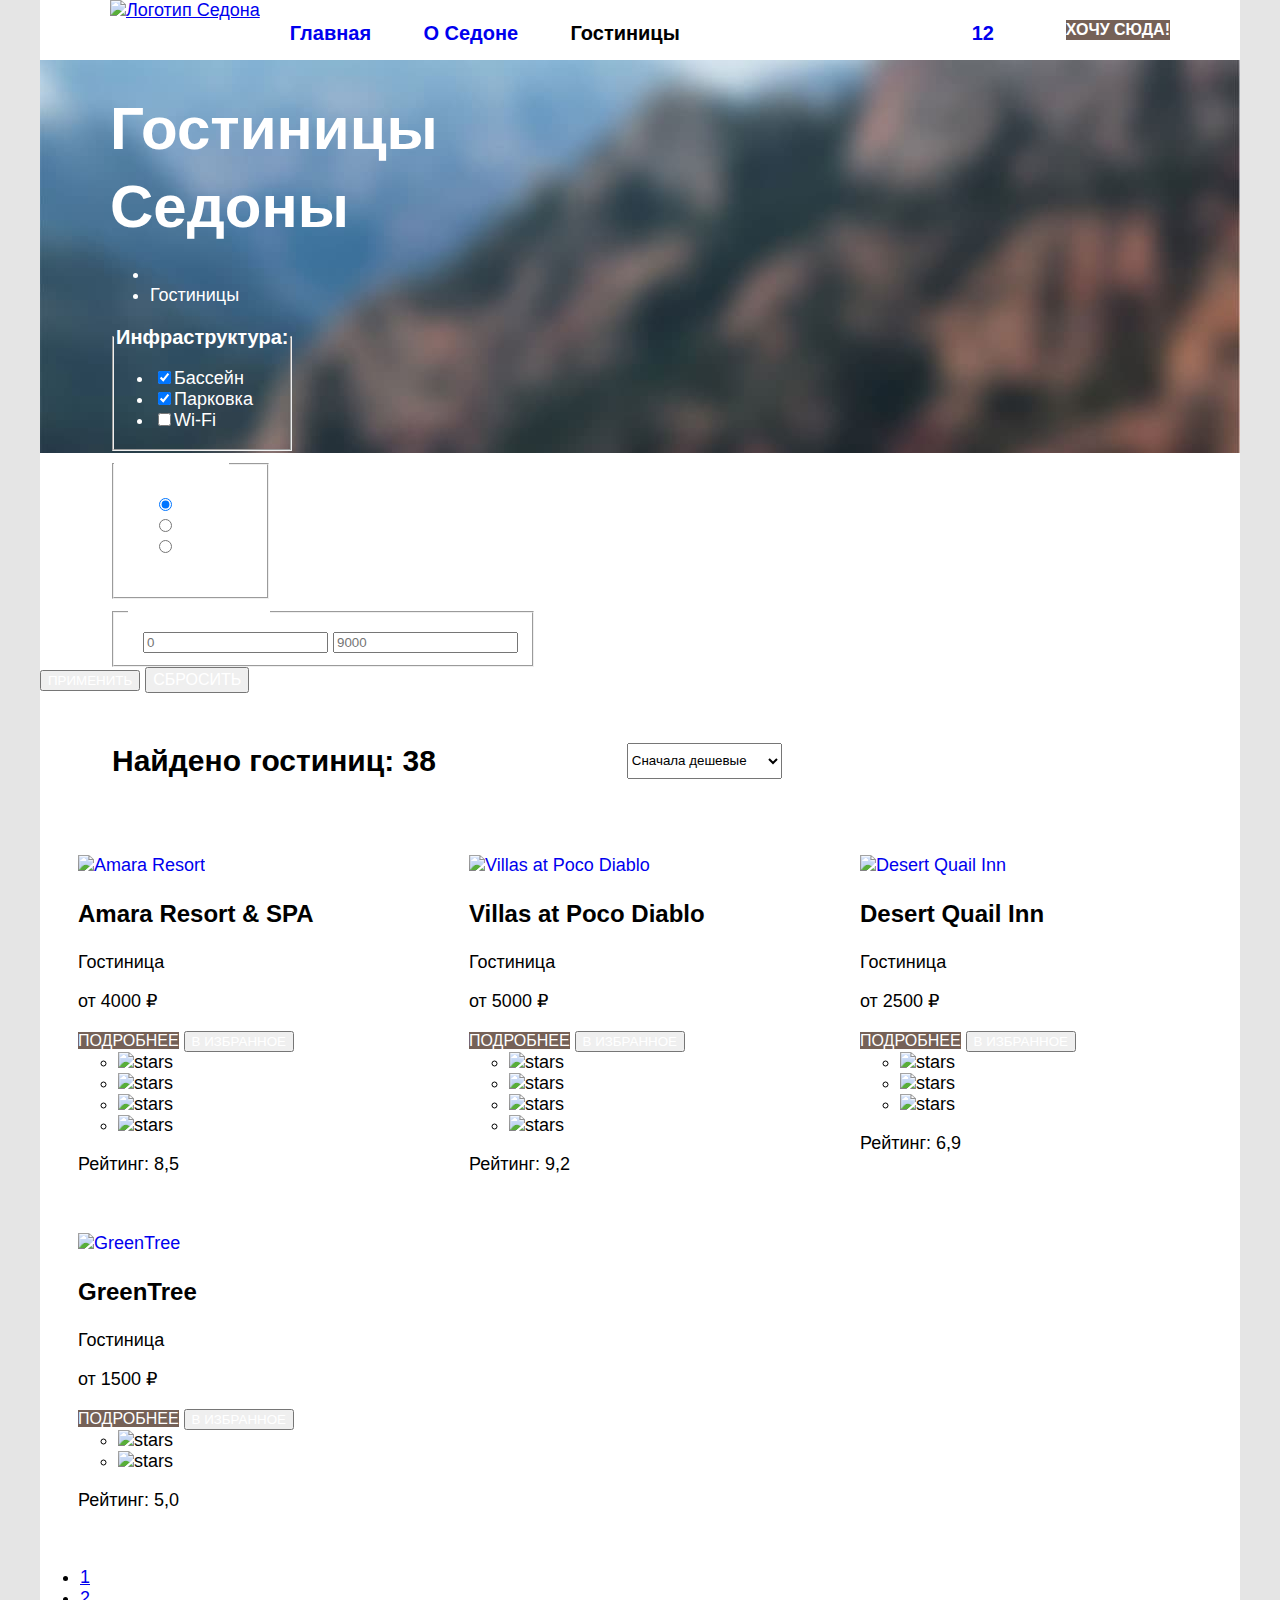
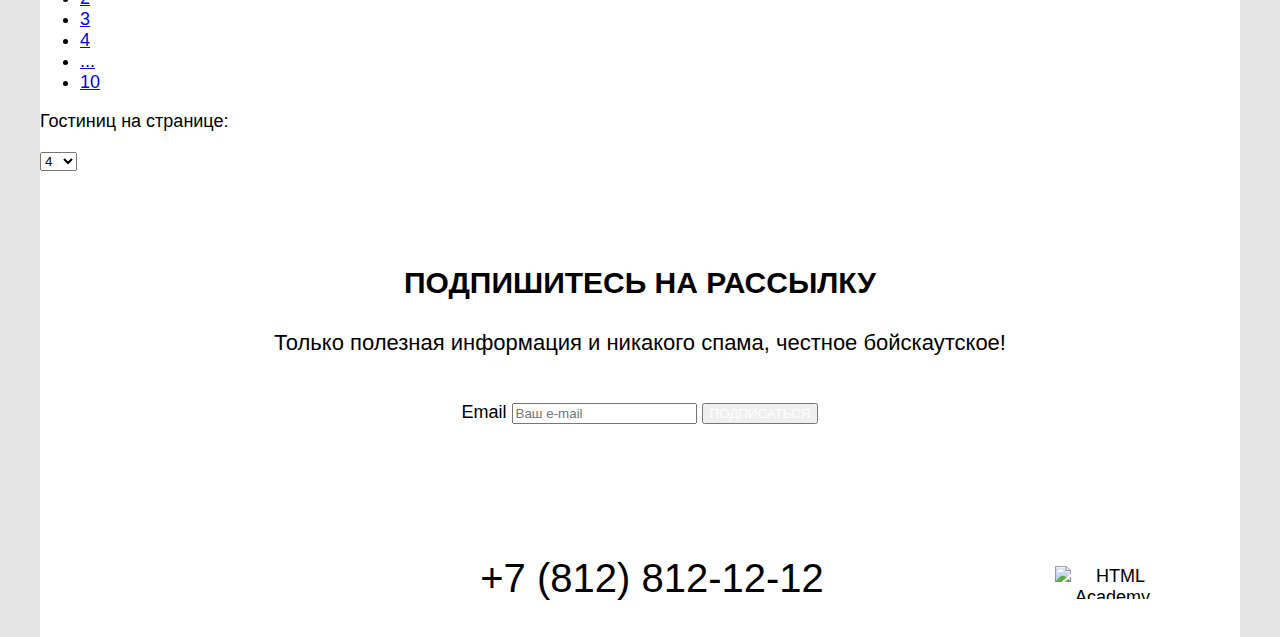
==== catalog.html @ 5950466f "размечает основные блоки" ====
<!DOCTYPE html>
<html lang="ru">

  <head>
    <meta charset="UTF-8" />
    <link rel="stylesheet" href="styles/styles.css">
    <title>HTML Academy: Седона</title>
  </head>

  <body>
    <div class="page-container">
      <header class="page-header">
        <nav class="navigation">
          <a class="navigation-logo" href="index.html">
            <img class="page-header-logo" src="images/logo.svg" height="70px" width="139px" alt="Логотип Седона" />
          </a>
          <ul class="navigation-list">
            <li class="navigation-item">
              <a class="navigation-link" href="index.html">Главная</a>
            </li>
            <li class="navigation-item">
              <a class="navigation-link" href="about.html">О Седоне</a>
            </li>
            <li class="navigation-item">Гостиницы</li>
          </ul>
          <ul class="navigation-list navigation-user">
            <li class="navigation-item">
              <a class="navigation-link" href="#">
                <span class="visually-hidden">Поиск</span>
              </a>
            </li>
            <li class="navigation-item">
              <a class="navigation-link" href="#">
                <span class="visually-hidden">Избранное</span>
                <span class="likes-number">12</span>
              </a>
            </li>
            <li class="navigation-item">
              <a class="button button-basic navigation-link" href="#">Хочу сюда!</a>
            </li>
          </ul>
        </nav>
      </header>
      <main class="main-inner">
        <section class="catalog">
          <!-- <div class="catalog-container"> -->
          <div class="catalog-container-title">
            <h1 class="catalog-title">Гостиницы Седоны</h1>
            <ul class="breadcrumbs">
              <li class="breadcrums-item">
                <a class="breadcrumbs-link" href="index.html"><span class="visually-hidden">Главная</span>
                </a>
              </li>
              <li class="breadcrums-item">
                <a class="breadcrumbs-link">Гостиницы</a>
              </li>
            </ul>
          </div>
          <div class="catalog-main-container">
            <h2 class="visually-hidden">Каталог гостиниц с фильтрами</h2>
            <form class="catalog-filter" action="https://echo.htmlacademy.ru/" method="get">
              <fieldset class="infrastructure catalog-filter-group">
                <legend class="catalog-filter-title">Инфраструктура:</legend>
                <ul class="catalog-filter-list">
                  <li class="catalog-filter-item">
                    <label class="control">
                      <input class="control-input" type="checkbox" name="swimming-pool" checked />Бассейн
                    </label>
                  </li>
                  <li class="catalog-filter-item">
                    <label class="control">
                      <input class="control-input" type="checkbox" name="parking-lot" checked />Парковка
                    </label>
                  </li>
                  <li class="catalog-filter-item">
                    <label class="control">
                      <input class="control-input" type="checkbox" name="wifi" />Wi-Fi
                    </label>
                  </li>
                </ul>
              </fieldset>
              <fieldset class="accomodation catalog-filter-group">
                <legend class="catalog-filter-title">Тип жилья:</legend>
                <ul class="catalog-filter-list">
                  <li class="catalog-filter-item">
                    <label class="control">
                      <input class="control-input" type="radio" name="house-type" value="hotel" checked />Гостиница
                    </label>
                  </li>
                  <li class="catalog-filter-item">
                    <label class="control">
                      <input class="control-input" type="radio" value="motel" name="house-type" />Мотель
                    </label>
                  </li>
                  <li class="catalog-filter-item">
                    <label class="control">
                      <input class="control-input" type="radio" value="apartments" name="house-type" />Апартаменты
                    </label>
                  </li>
                </ul>
              </fieldset>
              <fieldset class="hotel-price-range">
                <legend class="catalog-filter-title">Стоимость, ₽:</legend>>
                <input class="hotel-price" type="text" value="" name="hotel-min-price" placeholder="0" />
                <input class="hotel-price" type="text" value="" name="hotel-max-price" placeholder="9000" />
              </fieldset>
            </form>
          </div>
          <button class="button button-blue" type="submit">Применить</button>
          <button class="button button-reset" type="submit">Сбросить</button>

        </section>
        <section class="search-results">
          <div class="search-results-container">
            <h2 class="visually-hidden">Результаты поиска</h2>
            <p class="found-hotels">Найдено гостиниц: <span class="found-hotels-number">38</span></p>
            <select class="select-control" aria-label="Сортировка">
              <option value="cheap">Сначала дешевые</option>
              <option value="expansive">Сначала дорогие</option>
              <option value="popular">Сначала популярные</option>
            </select>
            <a href="#" class="button button-control"><span class="visually-hidden">Показать все карточки</span></a>
            <a href="#" class="button button-control"><span class="visually-hidden">Показать одну карточку</span></a>
            <a href="#" class="button button-control"><span class="visually-hidden">Показать список</span></a>
          </div>
          <div class="search-results-hotels">
            <ul class="hotel-card-list">
              <li class="hotel-card">
                <a class="hotel-card-link" href="#">
                  <img class="hotel-card-photo" src="images/hotel-1.jpeg" width="300px" height="211px"
                    alt="Amara Resort" />
                </a>
                <a class="hotel-card-link" href="#">
                  <h3 class="hotel-card-name">Amara Resort & SPA</h3>
                </a>
                <p class="hotel-card-type">Гостиница</p>
                <p class="hotel-card-price">от 4000 ₽</p>
                <a class="button button-basic" href="#">Подробнее</a>
                <button class="button button-blue">В избранное</button>
                <ul class="hotel-rating">
                  <li class="hotel-rating-star"><img class="stars-rating" src="images/star.svg" alt="stars" /></li>
                  <li class="hotel-rating-star"><img class="stars-rating" src="images/star.svg" alt="stars" /></li>
                  <li class="hotel-rating-star"><img class="stars-rating" src="images/star.svg" alt="stars" /></li>
                  <li class="hotel-rating-star"><img class="stars-rating" src="images/star.svg" alt="stars" /></li>
                </ul>
                <p class="hotel-rating">Рейтинг: 8,5</p>
              </li>
              <li class="hotel-card">
                <a class="hotel-card-link" href="#">
                  <img class="hotel-card-photo" src="images/hotel-2.jpeg" width="300px" height="211px"
                    alt="Villas at Poco Diablo" /></a>
                <a class="hotel-card-link" href="#">
                  <h3 class="hotel-card-name">Villas at Poco Diablo</h3>
                </a>
                <p class="hotel-card-type">Гостиница</p>
                <p class="hotel-card-price">от 5000 ₽</p>
                <a class="button button-basic" href="#">Подробнее</a>
                <button class="button button-blue">В избранное</button>
                <ul class="hotel-rating">
                  <li class="hotel-rating-star"><img class="stars-rating" src="images/star.svg" alt="stars" /></li>
                  <li class="hotel-rating-star"><img class="stars-rating" src="images/star.svg" alt="stars" /></li>
                  <li class="hotel-rating-star"><img class="stars-rating" src="images/star.svg" alt="stars" /></li>
                  <li class="hotel-rating-star"><img class="stars-rating" src="images/star.svg" alt="stars" /></li>
                </ul>
                <p class="hotel-rating">Рейтинг: 9,2</p>
              </li>
              <li class="hotel-card">
                <a class="hotel-card-link" href="#">
                  <img class="hotel-card-photo" src="images/hotel-3.jpeg" width="300px" height="211px"
                    alt="Desert Quail Inn" /></a>
                <a class="hotel-card-link" href="#">
                  <h3 class="hotel-card-name">Desert Quail Inn</h3>
                </a>
                <p class="hotel-card-type">Гостиница</p>
                <p class="hotel-card-price">от 2500 ₽</p>
                <a class="button button-basic" href="#">Подробнее</a>
                <button class="button button-blue">В избранное</button>
                <ul class="hotel-rating">
                  <li class="hotel-rating-star"><img class="stars-rating" src="images/star.svg" alt="stars" /></li>
                  <li class="hotel-rating-star"><img class="stars-rating" src="images/star.svg" alt="stars" /></li>
                  <li class="hotel-rating-star"><img class="stars-rating" src="images/star.svg" alt="stars" /></li>
                </ul>
                <p class="hotel-rating">Рейтинг: 6,9</p>
              </li>
              <li class="hotel-card">
                <a class="hotel-card-link" href="#">
                  <img class="hotel-card-photo" src="images/hotel-4.jpeg" width="300px" height="211px"
                    alt="GreenTree" /></a>
                <a class="hotel-card-link" href="#">
                  <h3 class="hotel-card-name">GreenTree</h3>
                </a>
                <p class="hotel-card-type">Гостиница</p>
                <p class="hotel-card-price">от 1500 ₽</p>
                <a class="button button-basic" href="#">Подробнее</a>
                <button class="button button-blue">В избранное</button>
                <ul class="hotel-rating">
                  <li class="hotel-rating-star"><img class="stars-rating" src="images/star.svg" alt="stars" /></li>
                  <li class="hotel-rating-star"><img class="stars-rating" src="images/star.svg" alt="stars" /></li>
                </ul>
                <p class="hotel-rating">Рейтинг: 5,0</p>
              </li>
            </ul>
          </div>
          <ul class="pagination">
            <li class="pagination-item">
              <a class="pagination-link" href="#">1</a>
            </li>
            <li class="pagination-item">
              <a class="pagination-link" href="#">2</a>
            </li>
            <li class="pagination-item">
              <a class="pagination-link" href="#">3</a>
            </li>
            <li class="pagination-item">
              <a class="pagination-link" href="#">4</a>
            </li>
            <li class="pagination-item">
              <a class="pagination-link" href="#">...</a>
            </li>
            <li class="pagination-item">
              <a class="pagination-link" href="#">10</a>
            </li>
          </ul>
          <p class="hotels-on-page">Гостиниц на странице:</p>
          <select class="select-control-number" aria-label="Сортировка">
            <option value="4">4</option>
            <option value="8">8</option>
            <option value="10">10</option>
          </select>
        </section>
      </main>
      <footer class="page-footer">
        <section class="newsletter-index-catalog">
          <h2 class="page-footer-title-catalog">Подпишитесь на рассылку</h2>
          <p class="page-footer-text-catalog">Только полезная информация и никакого спама, честное бойскаутское!</p>
          <form class="newsletter-form" action="#" method="post">
            <label for="newsletter-email">Email</label>
            <input class="field" type="email" placeholder="Ваш e-mail" name="newsletter-email" id="newsletter-email"
              required />
            <button class="button newsletter-button" type="submit">Подписаться</button>
          </form>
        </section>
        <div class="page-footer-container">
          <section class="footer-social">
            <h2 class="visually-hidden">Социальные сети</h2>
            <ul class="footer-social-list">
              <li class="footer-social-item">
                <a class="button" href="https://vk.com/htmlacademy">
                  <span class="vidually-hidden">Вконтакте</span>
                </a>
              </li>
              <li class="footer-social-item">
                <a class="button" href="https://t.me/htmlacademy">
                  <span class="vidually-hidden">Телеграм</span>
                </a>
              </li>
              <li class="footer-social-item">
                <a class="button" href="https://www.youtube.com/user/htmlacademyru">
                  <span class="vidually-hidden">Ютьюб</span>
                </a>
              </li>
            </ul>
          </section>
          <section class="telephone">
            <h2 class="visually-hidden">Номер телефона</h2>
            <address class="telephone-contact">
              <a class="telephone-number" href="tel:88128121212">+7 (812) 812-12-12</a>
            </address>
          </section>
          <section class="logo">
            <h2 class="visually-hidden">Логотип</h2>
            <img class="logo-footer" src="images/Academy_logo.svg" height="33px" width="115px"
              alt="HTML Academy логотип" />
          </section>
        </div>
      </footer>
    </div>
  </body>

</html>
---- styles/styles.css ----
@font-face {
  font-family: "PT Sans";
  font-weight: 400;
  font-style: normal;
  src: url("../fonts/ptsans-400.woff2");
  font-display: swap;
}
@font-face {
  font-family: "PT Sans";
  font-weight: 700;
  font-style: normal;
  src: url("../fonts/ptsans-700.woff2");
  font-display: swap;
}
html {
  height: 100%;
}
body  {
  margin: 0;
  display: flex;
  flex-direction: column;
  min-height: 100%;
  font-family: "PT Sans", sans-serif;
  font-size: 18px;
  line-height: 21px;
  color: #000000;
  background-color: #E5E5E5;
}
.main-index {
  margin: 0;
  padding: 0;
  flex-grow: 1;
}
.page-container {
  margin: 0 auto;
  width: 1200px;
  background-color: #ffffff;
  display: flex;
  flex-direction: column;
  flex-grow: 1;
}
.visually-hidden {
  position: absolute;
  width: 1px;
  height: 1px;
  margin: -1px;
  padding: 0;
  border: 0;
  clip: rect(0 0 0 0);
  overflow: hidden;
}
.page-header {
  color: #000000;
  background-color: #ffffff;
}
.navigation {
  display: flex;
  margin: 0 auto;
  width: 1060px;
}
.navigation-logo {
  margin: 0;
  padding: 0;
  display: block;
}
.navigation-list {
  display: flex;
  flex-wrap: wrap;
  justify-content: space-between;
  margin: 0;
  padding: 0;
  width: 390px;
  margin-left: 30px;
  font-size: 20px;
  line-height: 26px;
  list-style-type: none;
}
.navigation-user {
  max-width: 270px;
  margin-left: auto;
}
.navigation-link-user {
  min-width: 42px;
  min-height: 66px;
  text-decoration: none;
  text-align: center;
  display: block;
}
.navigation-item {
  margin: 0;
  padding: 0;
  margin-top: 20px;
  margin-bottom: 14px;
  margin-right: 34px;
  font-weight: bold;
}
.navigation-item:last-child {
  margin-right: 0;
}
.navigation-link {
  display: block;
  font-size: 20px;
  line-height: 26px;
  text-decoration: none;
  text-align: center;
  font-weight: bold;
}
.button {
  text-decoration: none;
  text-align: center;
  text-transform: uppercase;
  color: #ffffff;
}
.button-basic {
  background-color: #756157;
  font-size: 16px;
  line-height: 20px;
}
.button-header {
  margin: 0;
  padding: 9px 15px 8px;
}
.about {
  background-image: url("../images/background-images/index-background.jpeg");
  background-repeat: no-repeat;
  background-size: 100% auto;
  width: 1200px;
}
.main-logo {
  display: block;
  margin: 0 auto;
  padding-top: 51px;
  padding-bottom: 82px;
}
.logo {
  display: block;
  margin: 0;
  padding: 0;
  margin-left: auto;
}
.introduction {
  padding: 63px 290px 31px;
  display: block;
  margin: 0 auto;
  font-size: 30px;
  font-weight: bold;
  line-height: 36px;
  color: #000000;
  text-transform: uppercase;
}
.about-container {
  width: 1200px;
  margin: 0;
  padding: 0;
  text-align: center;
  background-color: #ffffff;
}
.reasons {
  padding-bottom: 90px;
  font-size: 22px;
  line-height: 26px;
  color: #000000;
  margin: 0;
}
.advantages {
  margin: 0;
  padding: 0;
}
.advantages-list {
  display: flex;
  justify-content: space-between;
  flex-wrap: wrap;
  text-align: center;
  list-style-type: none;
  margin: 0;
  padding: 0;
}
.advantages-item {
  width: 400px;
  background-color: #F0F6FA;
}
.advantages-item-text {
  margin: 92px 85px;
}
.advantages-item-text-sublist {
  margin: 80px 85px 81px;
}
.advantages-item-text-main {
  margin: 103px 85px 102px;
}
.advantages-title {
  font-size: 24px;
  line-height: 28px;
  color: #000000;
  text-transform: uppercase;
  margin: 0;
  margin-bottom: 30px;
}
.advantages-title-photo {
  font-size: 24px;
  line-height: 28px;
  color: #ffffff;
  margin: 0;
  margin-bottom: 30px;
  text-transform: uppercase;
}
.advantages-photo-sedona {
  background-image: url("../images/background-images/advatnages_photo_1.jpeg");
  background-repeat: no-repeat;
  width: 800px;
  height: 384px;
}
.advantages-photo-canyon {
  background-image: url("../images/background-images/advantages_photo_2.jpeg");
  background-repeat: no-repeat;
  width: 800px;
  height: 384px;
}
.advantages-item-photo {
  color: #ffffff;
  background-color: #82B3D3;
}
.advantages-background {
  background-color: #ffffff;
}
.advantages-sub-background {
  background-color: #E6F0F6;
}
.hotel-search {
  background-color: #ffffff;
  text-align: center;
  margin: 0;
  padding: 0;
}
.search-question {
  font-weight: bold;
  font-size: 30px;
  line-height: 36px;
  text-transform: uppercase;
  margin: 0;
  display: block;
  padding-top: 91px;
}
.search-description {
  font-size: 22px;
  line-height: 26px;
  padding: 29px 304px 56px 304px;
  margin: 0;
}
.button-hotel-search {
  display: inline-block;
  margin: 0;
  margin-bottom: 93px;
  padding: 12px 15px;
  background-color: #756157;
  font-weight: bold;
}
.page-footer {
  width: 1200px;
  margin: 0 auto;
  text-align: center;
  background-color: #ffffff;
}
.page-footer-container {
  display: flex;
  justify-content: space-between;
  margin: 0 auto;
  width: 1060px;
  padding-top: 40px;
  margin-bottom: 30px;
}
.footer-social {
  width: 142;
  margin-right: 41px;
  display: flex;
}
.footer-social-list {
  margin: 0;
  padding: 0;
  list-style-type: none;
  color: #000000;
  display: flex;
  flex-wrap: wrap;
}
.footer-social-item {
  width: 47px;
  height: 40px;
}
.newsletter-index {
  background-image: url("../images/background-images/background_blured.jpeg");
  background-color: #82B3D3;
  background-repeat: no-repeat;
}
.page-footer-title-catalog {
  font-weight: bold;
  font-size: 30px;
  line-height: 36px;
  text-transform: uppercase;
  color: #000000;
  margin: 0;
  padding-top: 94px;
  padding-bottom: 29px;
}
.page-footer-text-catalog {
  font-size: 22px;
  line-height: 26px;
  color: #000000;
  margin: 0;
  padding-bottom: 46px;
}
.page-footer-title {
  font-weight: bold;
  font-size: 30px;
  line-height: 36px;
  text-transform: uppercase;
  color: #ffffff;
  margin: 0;
  padding-top: 94px;
  padding-bottom: 29px;
}
.page-footer-text {
  font-size: 22px;
  line-height: 26px;
  color: #ffffff;
  margin: 0;
  padding-bottom: 46px;
}
.newsletter-form {
  padding-bottom: 94px;
  margin: 0;
}
.telephone {
  width: 720px;
  margin-right: 41px;
}
.telephone-contact {
  font-style: normal;
  font-size: 40px;
  line-height: 40px;
}
.telephone a {
  text-decoration: none;
  color: #000000;
}
.logo-footer {
  display: block;
  margin: 0;
  padding: 0;
  padding-top: 8px;
  padding-bottom: 8px;
}
.catalog, .catalog-filter {
  color: #ffffff;
}
.catalog {
  background-image: url("../images/background-images/background_blured_catalog.jpeg");
  background-repeat: no-repeat;
}
.catalog-container {
  margin: 35px 70px;
}
.catalog-title {
  font-weight: bold;
  font-size: 60px;
  line-height: 78px;
  text-align: left;
  margin: 0;
}
.catalog-main-container {
  width: 1060px;
  display: flex;
  justify-content: space-between;
  margin: 0 auto;
}
.catalog-filter-title {
  font-size: 20px;
  line-height: 26px;
  font-weight: bold;
}
.infrastructure {
  width: 150px;
  margin-right: 70px;
  padding: 0;
}
.accomodation {
  width: 145px;
  margin-right: 175px;
  padding: 0;
}
.found-hotels {
  font-size: 30px;
  line-height: 36px;
  font-weight: bold;
}
.button-reset {
  font-size: 16px;
  line-height: 20px;
}
.hotel-card-name {
  font-weight: Bold;
  font-size: 24px;
  line-height: 28px;
  color: #000000;
}
.hotel-card-link {
  text-decoration: none;
}
.newsletter-catalog {
  background-color: #ffffff;
  color: #000000;
}
.hotel-card-list {
  display: flex;
  flex-wrap: wrap;
  justify-content: space-between;
  list-style-type: none;
  margin: 0;
  padding: 0;
}
.hotel-card{
  padding: 20px;
  margin-left: 18px;
}
.hotel-card::nth-child(3n) {
  margin-right: 0;
}
.search-results-container {
  display: flex;
  flex-direction: row;
  margin: 50px 71px 56px 72px;
  padding: 0;
}
.found-hotels {
  margin: 0;
  margin-right: 191px;
  padding: 0;
}
.search-results-hotels {
  margin: 0;
  padding: 0;
  width: 1056px;
}
.catalog-container-title {
  margin: 0;
  display: inline-block;
  margin-top: 30px;
  margin-left: 70px;
  padding: 0;
  width: 495px;
}
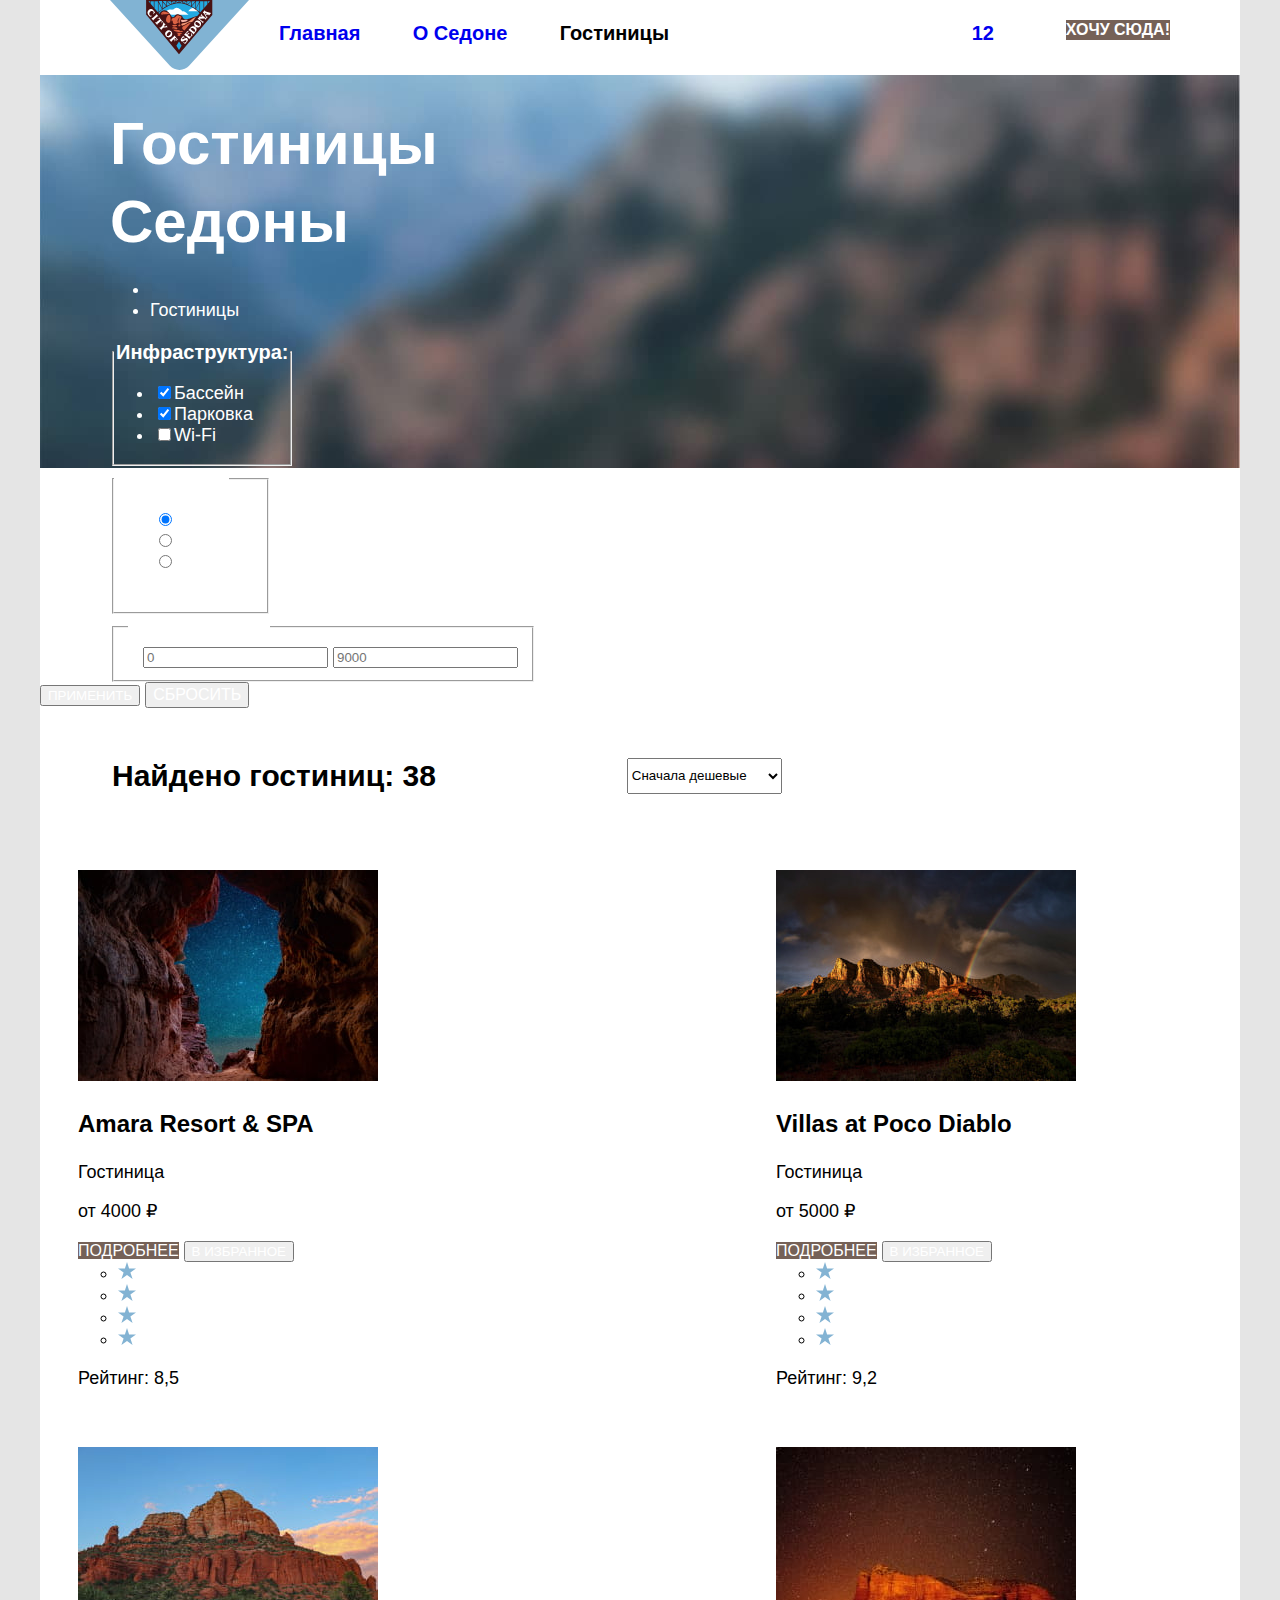
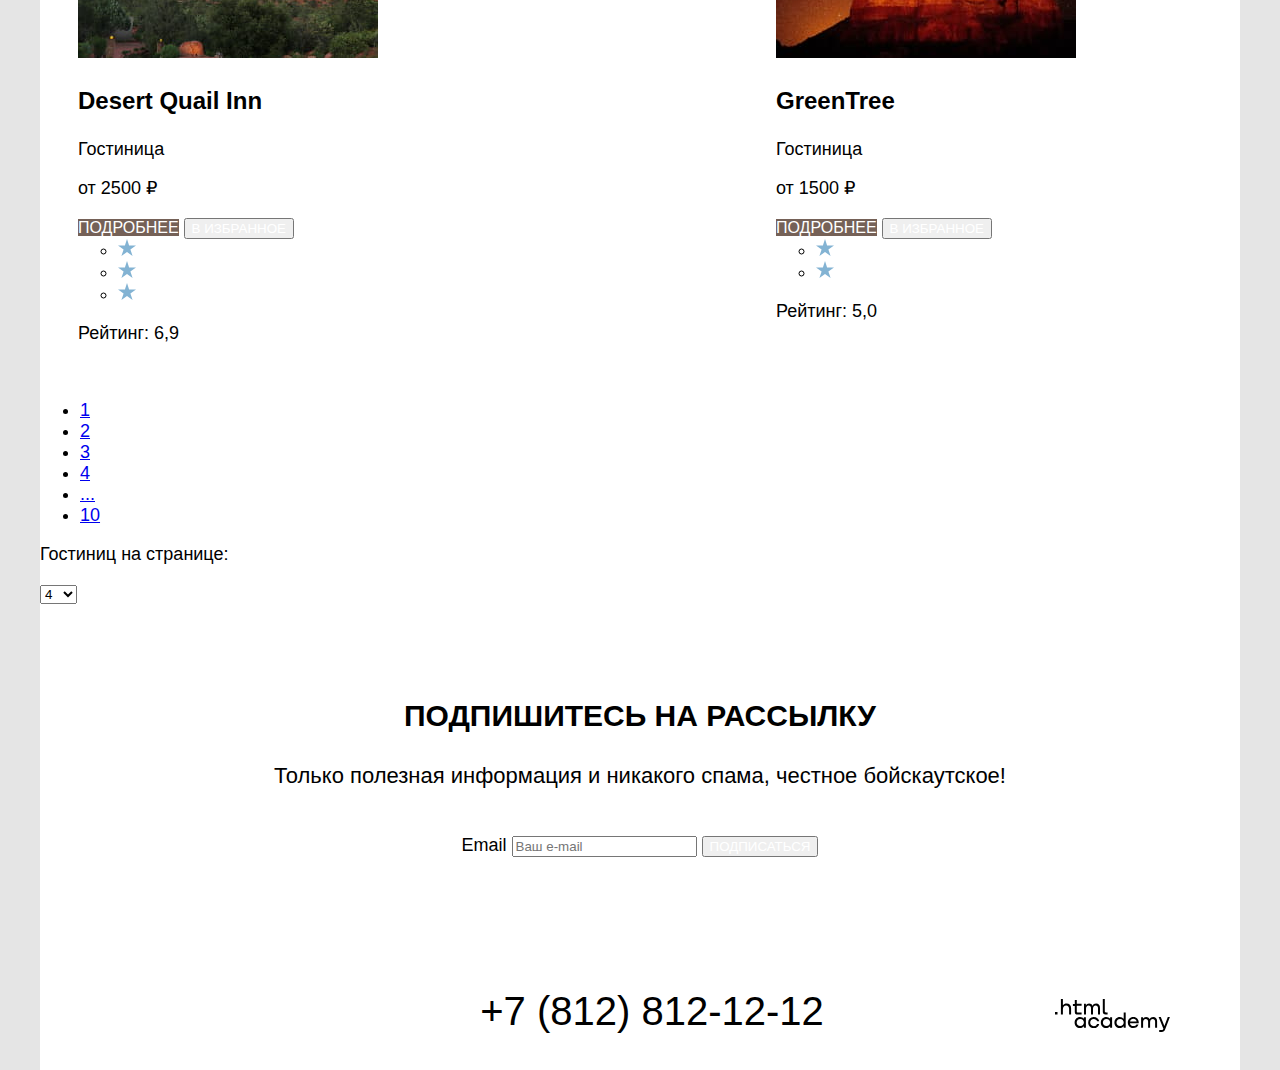
==== commit 6f91dd94: "Merge pull request #3 from carrotforrabbit/master" ====
--- a/catalog.html
+++ b/catalog.html
@@ -19,7 +19,7 @@
               <a class="navigation-link" href="index.html">Главная</a>
             </li>
             <li class="navigation-item">
-              <a class="navigation-link" href="about.html">О Седоне</a>
+              <a class="navigation-link" href="#">О Седоне</a>
             </li>
             <li class="navigation-item">Гостиницы</li>
           </ul>
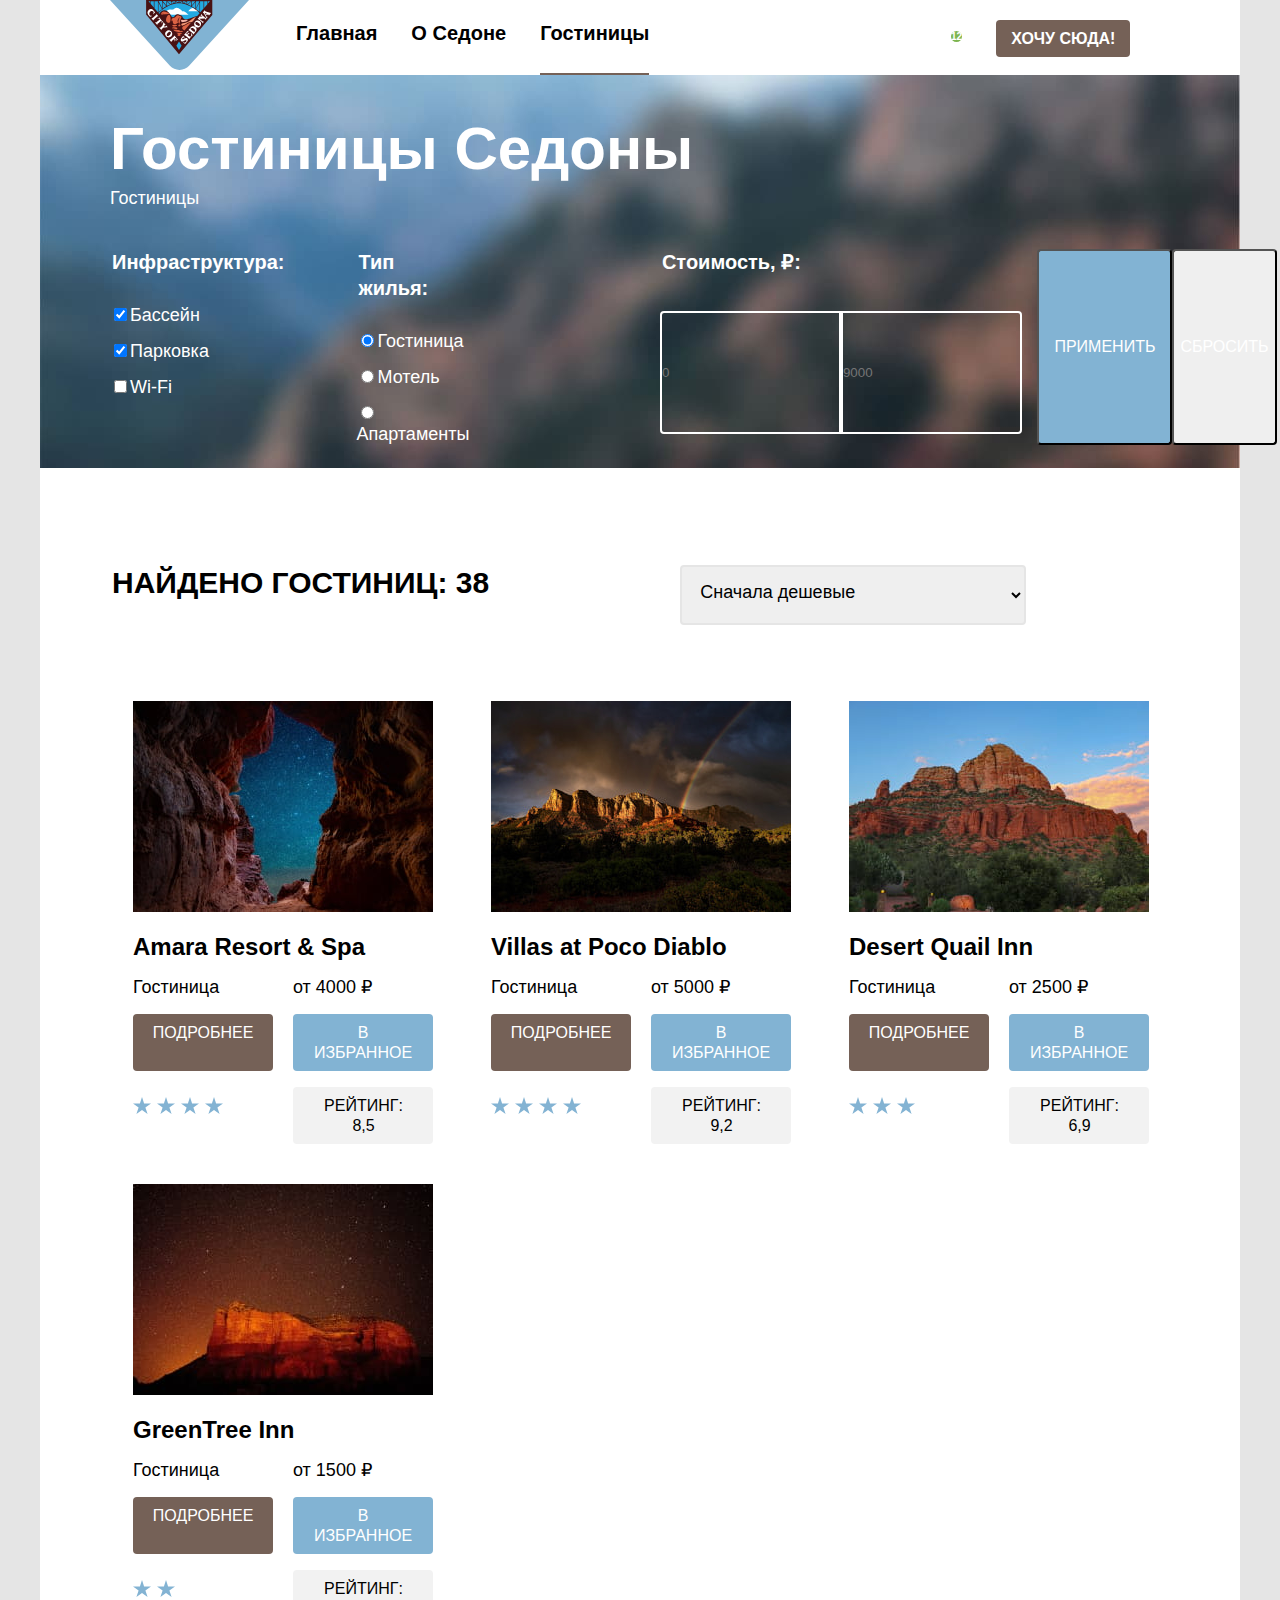
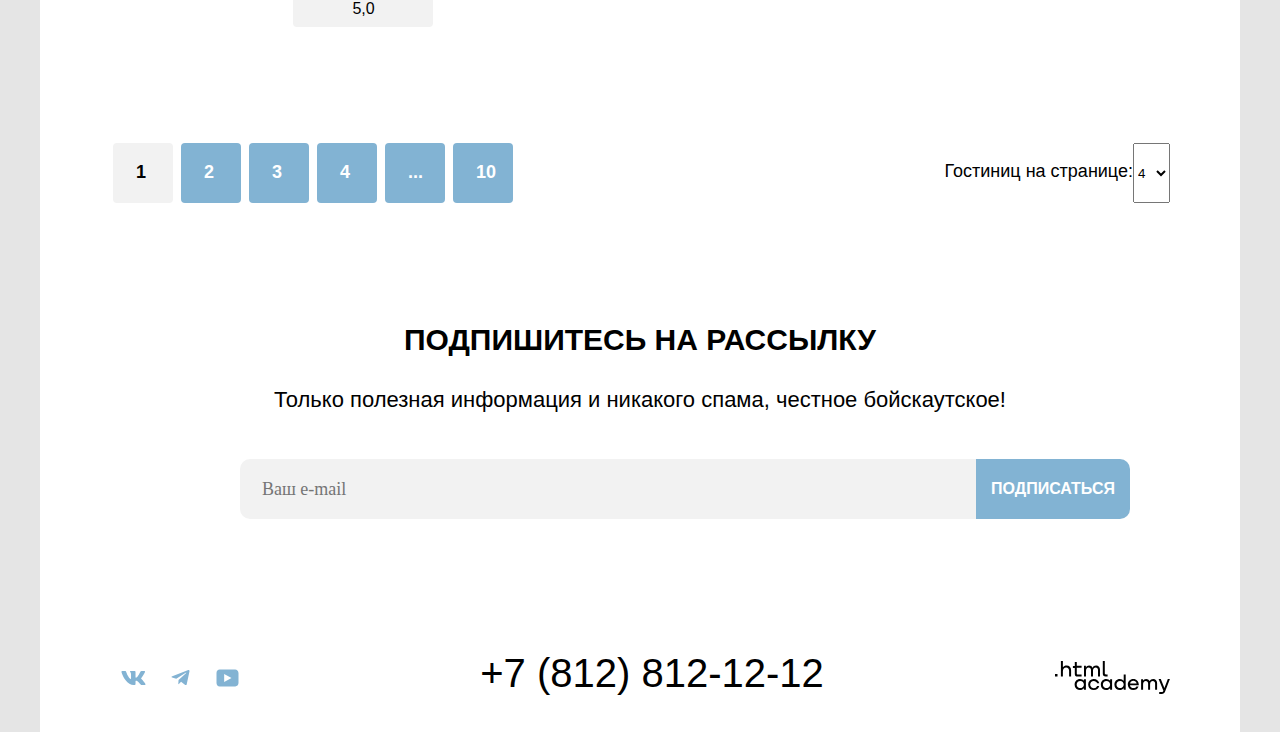
==== commit db8309fd: "добавляет микросетки и гриды" ====
--- a/catalog.html
+++ b/catalog.html
@@ -21,7 +21,7 @@
             <li class="navigation-item">
               <a class="navigation-link" href="#">О Седоне</a>
             </li>
-            <li class="navigation-item">Гостиницы</li>
+            <li class="navigation-item navigation-item-hotel">Гостиницы</li>
           </ul>
           <ul class="navigation-list navigation-user">
             <li class="navigation-item">
@@ -43,7 +43,6 @@
       </header>
       <main class="main-inner">
         <section class="catalog">
-          <!-- <div class="catalog-container"> -->
           <div class="catalog-container-title">
             <h1 class="catalog-title">Гостиницы Седоны</h1>
             <ul class="breadcrumbs">
@@ -100,14 +99,16 @@
                 </ul>
               </fieldset>
               <fieldset class="hotel-price-range">
-                <legend class="catalog-filter-title">Стоимость, ₽:</legend>>
-                <input class="hotel-price" type="text" value="" name="hotel-min-price" placeholder="0" />
-                <input class="hotel-price" type="text" value="" name="hotel-max-price" placeholder="9000" />
+                <legend class="catalog-filter-title">Стоимость, ₽:</legend>
+                <input class="hotel-price hotel-min-price" type="text" value="" name="hotel-min-price"
+                  placeholder="0" />
+                <input class="hotel-price hotel-max-price" type="text" value="" name="hotel-max-price"
+                  placeholder="9000" />
               </fieldset>
+              <button class="button button-submit" type="submit">Применить</button>
+              <button class="button button-reset" type="button">Сбросить</button>
             </form>
           </div>
-          <button class="button button-blue" type="submit">Применить</button>
-          <button class="button button-reset" type="submit">Сбросить</button>
 
         </section>
         <section class="search-results">
@@ -123,110 +124,110 @@
             <a href="#" class="button button-control"><span class="visually-hidden">Показать одну карточку</span></a>
             <a href="#" class="button button-control"><span class="visually-hidden">Показать список</span></a>
           </div>
-          <div class="search-results-hotels">
-            <ul class="hotel-card-list">
-              <li class="hotel-card">
-                <a class="hotel-card-link" href="#">
-                  <img class="hotel-card-photo" src="images/hotel-1.jpeg" width="300px" height="211px"
-                    alt="Amara Resort" />
-                </a>
-                <a class="hotel-card-link" href="#">
-                  <h3 class="hotel-card-name">Amara Resort & SPA</h3>
-                </a>
-                <p class="hotel-card-type">Гостиница</p>
-                <p class="hotel-card-price">от 4000 ₽</p>
-                <a class="button button-basic" href="#">Подробнее</a>
-                <button class="button button-blue">В избранное</button>
-                <ul class="hotel-rating">
-                  <li class="hotel-rating-star"><img class="stars-rating" src="images/star.svg" alt="stars" /></li>
-                  <li class="hotel-rating-star"><img class="stars-rating" src="images/star.svg" alt="stars" /></li>
-                  <li class="hotel-rating-star"><img class="stars-rating" src="images/star.svg" alt="stars" /></li>
-                  <li class="hotel-rating-star"><img class="stars-rating" src="images/star.svg" alt="stars" /></li>
-                </ul>
-                <p class="hotel-rating">Рейтинг: 8,5</p>
-              </li>
-              <li class="hotel-card">
-                <a class="hotel-card-link" href="#">
-                  <img class="hotel-card-photo" src="images/hotel-2.jpeg" width="300px" height="211px"
-                    alt="Villas at Poco Diablo" /></a>
-                <a class="hotel-card-link" href="#">
-                  <h3 class="hotel-card-name">Villas at Poco Diablo</h3>
-                </a>
-                <p class="hotel-card-type">Гостиница</p>
-                <p class="hotel-card-price">от 5000 ₽</p>
-                <a class="button button-basic" href="#">Подробнее</a>
-                <button class="button button-blue">В избранное</button>
-                <ul class="hotel-rating">
-                  <li class="hotel-rating-star"><img class="stars-rating" src="images/star.svg" alt="stars" /></li>
-                  <li class="hotel-rating-star"><img class="stars-rating" src="images/star.svg" alt="stars" /></li>
-                  <li class="hotel-rating-star"><img class="stars-rating" src="images/star.svg" alt="stars" /></li>
-                  <li class="hotel-rating-star"><img class="stars-rating" src="images/star.svg" alt="stars" /></li>
-                </ul>
-                <p class="hotel-rating">Рейтинг: 9,2</p>
-              </li>
-              <li class="hotel-card">
-                <a class="hotel-card-link" href="#">
-                  <img class="hotel-card-photo" src="images/hotel-3.jpeg" width="300px" height="211px"
-                    alt="Desert Quail Inn" /></a>
-                <a class="hotel-card-link" href="#">
-                  <h3 class="hotel-card-name">Desert Quail Inn</h3>
-                </a>
-                <p class="hotel-card-type">Гостиница</p>
-                <p class="hotel-card-price">от 2500 ₽</p>
-                <a class="button button-basic" href="#">Подробнее</a>
-                <button class="button button-blue">В избранное</button>
-                <ul class="hotel-rating">
-                  <li class="hotel-rating-star"><img class="stars-rating" src="images/star.svg" alt="stars" /></li>
-                  <li class="hotel-rating-star"><img class="stars-rating" src="images/star.svg" alt="stars" /></li>
-                  <li class="hotel-rating-star"><img class="stars-rating" src="images/star.svg" alt="stars" /></li>
-                </ul>
-                <p class="hotel-rating">Рейтинг: 6,9</p>
-              </li>
-              <li class="hotel-card">
-                <a class="hotel-card-link" href="#">
-                  <img class="hotel-card-photo" src="images/hotel-4.jpeg" width="300px" height="211px"
-                    alt="GreenTree" /></a>
-                <a class="hotel-card-link" href="#">
-                  <h3 class="hotel-card-name">GreenTree</h3>
-                </a>
-                <p class="hotel-card-type">Гостиница</p>
-                <p class="hotel-card-price">от 1500 ₽</p>
-                <a class="button button-basic" href="#">Подробнее</a>
-                <button class="button button-blue">В избранное</button>
-                <ul class="hotel-rating">
-                  <li class="hotel-rating-star"><img class="stars-rating" src="images/star.svg" alt="stars" /></li>
-                  <li class="hotel-rating-star"><img class="stars-rating" src="images/star.svg" alt="stars" /></li>
-                </ul>
-                <p class="hotel-rating">Рейтинг: 5,0</p>
+          <ul class="hotel-card-list">
+            <li class="hotel-card">
+              <a class="hotel-card-link" href="#">
+                <img class="hotel-card-photo" src="images/hotel-1.jpeg" width="300px" height="211px"
+                  alt="Amara Resort" />
+              </a>
+              <a class="hotel-card-title-link" href="#">
+                <h3 class="hotel-card-name">Amara Resort & Spa</h3>
+              </a>
+              <p class="hotel-card-type">Гостиница</p>
+              <p class="hotel-card-price">от 4000 ₽</p>
+              <a class="button button-basic" href="#">Подробнее</a>
+              <button class="button button-favourite">В избранное</button>
+              <ul class="hotel-rating">
+                <li class="hotel-rating-star"><img class="stars-rating" src="images/star.svg" alt="stars" /></li>
+                <li class="hotel-rating-star"><img class="stars-rating" src="images/star.svg" alt="stars" /></li>
+                <li class="hotel-rating-star"><img class="stars-rating" src="images/star.svg" alt="stars" /></li>
+                <li class="hotel-rating-star"><img class="stars-rating" src="images/star.svg" alt="stars" /></li>
+              </ul>
+              <span class="hotel-rating-numbers">Рейтинг: 8,5</span>
+            </li>
+            <li class="hotel-card">
+              <a class="hotel-card-link" href="#">
+                <img class="hotel-card-photo" src="images/hotel-2.jpeg" width="300px" height="211px"
+                  alt="Villas at Poco Diablo" /></a>
+              <a class="hotel-card-title-link" href="#">
+                <h3 class="hotel-card-name">Villas at Poco Diablo</h3>
+              </a>
+              <p class="hotel-card-type">Гостиница</p>
+              <p class="hotel-card-price">от 5000 ₽</p>
+              <a class="button button-basic" href="#">Подробнее</a>
+              <button class="button button-favourite">В избранное</button>
+              <ul class="hotel-rating">
+                <li class="hotel-rating-star"><img class="stars-rating" src="images/star.svg" alt="stars" /></li>
+                <li class="hotel-rating-star"><img class="stars-rating" src="images/star.svg" alt="stars" /></li>
+                <li class="hotel-rating-star"><img class="stars-rating" src="images/star.svg" alt="stars" /></li>
+                <li class="hotel-rating-star"><img class="stars-rating" src="images/star.svg" alt="stars" /></li>
+              </ul>
+              <span class="hotel-rating-numbers">Рейтинг: 9,2</span>
+            </li>
+            <li class="hotel-card">
+              <a class="hotel-card-link" href="#">
+                <img class="hotel-card-photo" src="images/hotel-3.jpeg" width="300px" height="211px"
+                  alt="Desert Quail Inn" /></a>
+              <a class="hotel-card-title-link" href="#">
+                <h3 class="hotel-card-name">Desert Quail Inn</h3>
+              </a>
+              <p class="hotel-card-type">Гостиница</p>
+              <p class="hotel-card-price">от 2500 ₽</p>
+              <a class="button button-basic" href="#">Подробнее</a>
+              <button class="button button-favourite">В избранное</button>
+              <ul class="hotel-rating">
+                <li class="hotel-rating-star"><img class="stars-rating" src="images/star.svg" alt="stars" /></li>
+                <li class="hotel-rating-star"><img class="stars-rating" src="images/star.svg" alt="stars" /></li>
+                <li class="hotel-rating-star"><img class="stars-rating" src="images/star.svg" alt="stars" /></li>
+              </ul>
+              <span class="hotel-rating-numbers">Рейтинг: 6,9</span>
+            </li>
+            <li class="hotel-card">
+              <a class="hotel-card-link" href="#">
+                <img class="hotel-card-photo" src="images/hotel-4.jpeg" width="300px" height="211px"
+                  alt="GreenTree" /></a>
+              <a class="hotel-card-title-link" href="#">
+                <h3 class="hotel-card-name">GreenTree Inn</h3>
+              </a>
+              <p class="hotel-card-type">Гостиница</p>
+              <p class="hotel-card-price">от 1500 ₽</p>
+              <a class="button button-basic" href="#">Подробнее</a>
+              <button class="button button-favourite">В избранное</button>
+              <ul class="hotel-rating">
+                <li class="hotel-rating-star"><img class="stars-rating" src="images/star.svg" alt="stars" /></li>
+                <li class="hotel-rating-star"><img class="stars-rating" src="images/star.svg" alt="stars" /></li>
+              </ul>
+              <span class="hotel-rating-numbers">Рейтинг: 5,0</span>
+            </li>
+          </ul>
+          <div class="pagination">
+            <ul class="pagination-list">
+              <li class="pagination-item">
+                <a class="pagination-link pagination-link-current" href="#">1</a>
+              </li>
+              <li class="pagination-item">
+                <a class="pagination-link" href="#">2</a>
+              </li>
+              <li class="pagination-item">
+                <a class="pagination-link" href="#">3</a>
+              </li>
+              <li class="pagination-item">
+                <a class="pagination-link" href="#">4</a>
+              </li>
+              <li class="pagination-item">
+                <a class="pagination-link" href="#">...</a>
+              </li>
+              <li class="pagination-item">
+                <a class="pagination-link" href="#">10</a>
               </li>
             </ul>
-          </div>
-          <ul class="pagination">
-            <li class="pagination-item">
-              <a class="pagination-link" href="#">1</a>
-            </li>
-            <li class="pagination-item">
-              <a class="pagination-link" href="#">2</a>
-            </li>
-            <li class="pagination-item">
-              <a class="pagination-link" href="#">3</a>
-            </li>
-            <li class="pagination-item">
-              <a class="pagination-link" href="#">4</a>
-            </li>
-            <li class="pagination-item">
-              <a class="pagination-link" href="#">...</a>
-            </li>
-            <li class="pagination-item">
-              <a class="pagination-link" href="#">10</a>
-            </li>
-          </ul>
-          <p class="hotels-on-page">Гостиниц на странице:</p>
-          <select class="select-control-number" aria-label="Сортировка">
-            <option value="4">4</option>
-            <option value="8">8</option>
-            <option value="10">10</option>
-          </select>
+            <p class="hotels-on-page">Гостиниц на странице:</p>
+            <select class="select-control-number" aria-label="Сортировка">
+              <option value="4">4</option>
+              <option value="8">8</option>
+              <option value="10">10</option>
+            </select>
+          </div>
         </section>
       </main>
       <footer class="page-footer">
@@ -234,9 +235,9 @@
           <h2 class="page-footer-title-catalog">Подпишитесь на рассылку</h2>
           <p class="page-footer-text-catalog">Только полезная информация и никакого спама, честное бойскаутское!</p>
           <form class="newsletter-form" action="#" method="post">
-            <label for="newsletter-email">Email</label>
-            <input class="field" type="email" placeholder="Ваш e-mail" name="newsletter-email" id="newsletter-email"
-              required />
+            <label class="visually-hidden" for="newsletter-email">Email</label>
+            <input class="field field-catalog" type="email" placeholder="Ваш e-mail" name="newsletter-email"
+              id="newsletter-email" required />
             <button class="button newsletter-button" type="submit">Подписаться</button>
           </form>
         </section>
@@ -246,17 +247,35 @@
             <ul class="footer-social-list">
               <li class="footer-social-item">
                 <a class="button" href="https://vk.com/htmlacademy">
-                  <span class="vidually-hidden">Вконтакте</span>
+                  <svg class="footer-social-icon" xmlns="http://www.w3.org/2000/svg" width="25" height="14"
+                    viewBox="0 0 25 14" fill="none">
+                    <path fill-rule="evenodd" clip-rule="evenodd"
+                      d="M23.9498 0.948C24.1158 0.402 23.9498 0 23.1548 0H20.5298C19.8618 0 19.5538 0.347 19.3868 0.73C19.3868 0.73 18.0518 3.926 16.1608 6.002C15.5488 6.604 15.2708 6.795 14.9368 6.795C14.7698 6.795 14.5188 6.604 14.5188 6.057V0.948C14.5188 0.292 14.3348 0 13.7788 0H9.65076C9.23376 0 8.98276 0.304 8.98276 0.593C8.98276 1.214 9.92876 1.358 10.0258 3.106V6.904C10.0258 7.737 9.87276 7.888 9.53876 7.888C8.64876 7.888 6.48376 4.677 5.19876 1.003C4.94976 0.288 4.69776 0 4.02676 0H1.39976C0.649756 0 0.499756 0.347 0.499756 0.73C0.499756 1.412 1.38976 4.8 4.64476 9.281C6.81476 12.341 9.86976 14 12.6528 14C14.3218 14 14.5278 13.632 14.5278 12.997V10.684C14.5278 9.947 14.6858 9.8 15.2148 9.8C15.6048 9.8 16.2718 9.992 17.8298 11.467C19.6098 13.216 19.9028 14 20.9048 14H23.5298C24.2798 14 24.6558 13.632 24.4398 12.904C24.2018 12.18 23.3518 11.129 22.2248 9.882C21.6128 9.172 20.6948 8.407 20.4158 8.024C20.0268 7.533 20.1378 7.314 20.4158 6.877C20.4158 6.877 23.6158 2.451 23.9488 0.948H23.9498Z"
+                      fill="#83B3D3" />
+                  </svg>
+                  <span class="visually-hidden">Вконтакте</span>
                 </a>
               </li>
               <li class="footer-social-item">
                 <a class="button" href="https://t.me/htmlacademy">
-                  <span class="vidually-hidden">Телеграм</span>
+                  <svg class="footer-social-icon" xmlns="http://www.w3.org/2000/svg" width="19" height="16"
+                    viewBox="0 0 19 16" fill="none">
+                    <path
+                      d="M17.2853 0.0992597L1.34073 6.24776C0.252584 6.68481 0.258879 7.29184 1.14109 7.56253L5.23469 8.83953L14.7061 2.8637C15.1539 2.59121 15.5631 2.7378 15.2268 3.03636L7.55308 9.96185H7.55128L7.55308 9.96275L7.2707 14.1823C7.68438 14.1823 7.86693 13.9925 8.09895 13.7686L10.0873 11.8351L14.2232 14.89C14.9858 15.31 15.5334 15.0941 15.7232 14.1841L18.4382 1.38885C18.7161 0.274623 18.0128 -0.229883 17.2853 0.0992597Z"
+                      fill="#83B3D3" />
+                  </svg>
+                  <span class="visually-hidden">Телеграм</span>
                 </a>
               </li>
               <li class="footer-social-item">
                 <a class="button" href="https://www.youtube.com/user/htmlacademyru">
-                  <span class="vidually-hidden">Ютьюб</span>
+                  <svg class="footer-social-icon" xmlns="http://www.w3.org/2000/svg" width="23" height="18"
+                    viewBox="0 0 23 18" fill="none">
+                    <path
+                      d="M19.1072 0.5H3.67437C1.81368 0.5 0.500244 2.09375 0.500244 3.9V13.9937C0.500244 15.9062 1.81368 17.5 3.67437 17.5H19.3261C20.9679 17.5 22.5002 15.9062 22.5002 14.1V3.9C22.2813 2.09375 20.9679 0.5 19.1072 0.5ZM8.16194 13.0375V4.9625L15.4953 9L8.16194 13.0375Z"
+                      fill="#83B3D3" />
+                  </svg>
+                  <span class="visually-hidden">Ютьюб</span>
                 </a>
               </li>
             </ul>
--- a/styles/styles.css
+++ b/styles/styles.css
@@ -63,10 +63,13 @@
   padding: 0;
   display: block;
 }
+.page-header-logo {
+  margin: 0;
+  padding: 0;
+}
 .navigation-list {
   display: flex;
   flex-wrap: wrap;
-  justify-content: space-between;
   margin: 0;
   padding: 0;
   width: 390px;
@@ -76,49 +79,102 @@
   list-style-type: none;
 }
 .navigation-user {
+  display: flex;
+  flex-wrap: wrap;
   max-width: 270px;
+  margin: 0;
+  padding: 0;
   margin-left: auto;
-}
-.navigation-link-user {
+  list-style-type: none;
+}
+.navigation-user-item {
   min-width: 42px;
-  min-height: 66px;
-  text-decoration: none;
-  text-align: center;
-  display: block;
+}
+.navigation-user-link {
+  position: absolute;
+}
+.navigation-user-icon {
+  position: relative;
+  top: 0;
+  left: 0;
+  bottom: 0;
+  right: 0;
+  margin: auto;
 }
 .navigation-item {
   margin: 0;
   padding: 0;
-  margin-top: 20px;
-  margin-bottom: 14px;
+  padding-top: 20px;
+  padding-bottom: 14px;
   margin-right: 34px;
   font-weight: bold;
+}
+.navigation-item:first-child {
+  margin-left: 17px;
 }
 .navigation-item:last-child {
   margin-right: 0;
 }
+.navigation-item-hotel, .navigation-item-main {
+  border-bottom: 2px solid #756157;
+}
+
 .navigation-link {
+  margin: 0;
+  padding: 0;
   display: block;
   font-size: 20px;
   line-height: 26px;
   text-decoration: none;
   text-align: center;
   font-weight: bold;
+  color: inherit;
+}
+.likes-number {
+  background-color: #7DB54F;
+  width: 20px;
+  height: 20px;
+  border-radius: 10px;
+  font-size: 10px;
+  line-height: 13px;
+  color: #ffffff;
+  text-align: center;
 }
 .button {
+  font-family: inherit;
   text-decoration: none;
   text-align: center;
   text-transform: uppercase;
   color: #ffffff;
+  font-size: 16px;
+  line-height: 20px;
+  border-radius: 4px;
 }
 .button-basic {
   background-color: #756157;
   font-size: 16px;
   line-height: 20px;
+  padding: 9px 15px 8px;
 }
 .button-header {
-  margin: 0;
+  margin: 14px 0;
+  margin-left: 20px;
   padding: 9px 15px 8px;
+  border-radius: 4px;
+  width: 160px;
+  text-decoration: none;
+  text-align: center;
+  font-weight: bold;
+  display: block;
+  box-sizing: border-box;
+}
+.button-favourite {
+  background-color: #82B3D3;
+  font-size: 16px;
+  line-height: 20px;
+  padding: 9px 15px 8px;
+  border-radius: 4px;
+  border: 0 solid #82B3D3;
 }
 .about {
   background-image: url("../images/background-images/index-background.jpeg");
@@ -132,6 +188,16 @@
   padding-top: 51px;
   padding-bottom: 82px;
 }
+.about-container::before {
+  display: block;
+  content: "";
+  width: 100%;
+  min-height: 57px;
+  position: absolute;
+  top: -57px;
+  left: 0;
+  background-image: url("../images/devider.svg");
+}
 .logo {
   display: block;
   margin: 0;
@@ -139,9 +205,10 @@
   margin-left: auto;
 }
 .introduction {
-  padding: 63px 290px 31px;
-  display: block;
-  margin: 0 auto;
+  padding: 0;
+  display: block;
+  margin: 0;
+  margin-bottom: 31px;
   font-size: 30px;
   font-weight: bold;
   line-height: 36px;
@@ -149,14 +216,13 @@
   text-transform: uppercase;
 }
 .about-container {
-  width: 1200px;
-  margin: 0;
-  padding: 0;
-  text-align: center;
+  margin: 0;
+  padding: 63px 270px 90px;
+  text-align: center;
+  position: relative;
   background-color: #ffffff;
 }
 .reasons {
-  padding-bottom: 90px;
   font-size: 22px;
   line-height: 26px;
   color: #000000;
@@ -180,45 +246,100 @@
   background-color: #F0F6FA;
 }
 .advantages-item-text {
-  margin: 92px 85px;
+  width: 400px;
+  box-sizing: border-box;
+  padding: 92px 85px;
+}
+.advantages-number {
+  margin: 0;
+  margin-bottom: 30px;
+  padding: 0;
+}
+.advantages-description {
+  margin: 0;
+  padding: 0;
 }
 .advantages-item-text-sublist {
-  margin: 80px 85px 81px;
+  padding: 80px 85px 81px;
+  position: relative;
 }
 .advantages-item-text-main {
-  margin: 103px 85px 102px;
+  padding: 103px 85px 102px;
 }
 .advantages-title {
   font-size: 24px;
   line-height: 28px;
   color: #000000;
   text-transform: uppercase;
-  margin: 0;
-  margin-bottom: 30px;
+  margin: 0 40px 30px;
+}
+.housing, .food, .souvenir {
+  padding-top: 102px;
+}
+.housing::before {
+  display: block;
+  position: absolute;
+  content: "";
+  left: 160px;
+  top: 81px;
+  width: 72px;
+  min-height: 75px;
+  background-image: url("../images/house.svg");
+}
+.food::before {
+  display: block;
+  position: absolute;
+  content: "";
+  left: 160px;
+  top: 81px;
+  width: 72px;
+  min-height: 75px;
+  background-image: url("../images/food.svg");
+}
+.souvenir::before {
+  display: block;
+  position: absolute;
+  content: "";
+  left: 160px;
+  top: 81px;
+  width: 72px;
+  min-height: 75px;
+  background-image: url("../images/souvenir.svg");
 }
 .advantages-title-photo {
   font-size: 24px;
   line-height: 28px;
   color: #ffffff;
   margin: 0;
+  padding: 0;
   margin-bottom: 30px;
   text-transform: uppercase;
 }
-.advantages-photo-sedona {
-  background-image: url("../images/background-images/advatnages_photo_1.jpeg");
-  background-repeat: no-repeat;
+.advantages-item-photo-sedona {
+  display: flex;
+  width: 100%;
+  color: #ffffff;
+  background-color: #82B3D3;
+}
+.advantages-item-photo-canyon {
+  display: flex;
+  width: 100%;
+  color: #ffffff;
+  background-color: #82B3D3;
+}
+.advantages-item-photo-sedona::after {
+  display: block;
+  content: "";
   width: 800px;
-  height: 384px;
-}
-.advantages-photo-canyon {
-  background-image: url("../images/background-images/advantages_photo_2.jpeg");
-  background-repeat: no-repeat;
+  min-height: 384px;
+  background-image: url("../images/background-images/advatnages_photo_city.jpeg");
+}
+.advantages-item-photo-canyon::before {
+  display: block;
+  content: "";
   width: 800px;
-  height: 384px;
-}
-.advantages-item-photo {
-  color: #ffffff;
-  background-color: #82B3D3;
+  min-height: 384px;
+  background-image: url("../images/background-images/advantages_photo_canyon.jpeg");
 }
 .advantages-background {
   background-color: #ffffff;
@@ -230,7 +351,7 @@
   background-color: #ffffff;
   text-align: center;
   margin: 0;
-  padding: 0;
+  padding: 91px 304px 93px;
 }
 .search-question {
   font-weight: bold;
@@ -238,22 +359,24 @@
   line-height: 36px;
   text-transform: uppercase;
   margin: 0;
-  display: block;
-  padding-top: 91px;
+  padding: 0;
+  margin-bottom: 29px;
+  display: block;
 }
 .search-description {
   font-size: 22px;
   line-height: 26px;
-  padding: 29px 304px 56px 304px;
-  margin: 0;
+  padding: 0;
+  margin: 0;
+  margin-bottom: 56px;
 }
 .button-hotel-search {
-  display: inline-block;
-  margin: 0;
-  margin-bottom: 93px;
+  display: block;
+  margin: 0 9px;
   padding: 12px 15px;
   background-color: #756157;
   font-weight: bold;
+  line-height: 36px;
 }
 .page-footer {
   width: 1200px;
@@ -266,8 +389,7 @@
   justify-content: space-between;
   margin: 0 auto;
   width: 1060px;
-  padding-top: 40px;
-  margin-bottom: 30px;
+  padding: 40px 0 30px;
 }
 .footer-social {
   width: 142;
@@ -283,13 +405,50 @@
   flex-wrap: wrap;
 }
 .footer-social-item {
+  position: relative;
   width: 47px;
-  height: 40px;
+  min-height: 40px;
+}
+.footer-social-icon {
+  position: absolute;
+  top: 0;
+  bottom: 0;
+  left: 0;
+  right: 0;
+  margin: auto;
 }
 .newsletter-index {
   background-image: url("../images/background-images/background_blured.jpeg");
   background-color: #82B3D3;
   background-repeat: no-repeat;
+  margin: 0;
+  padding: 94px 200px;
+}
+.newsletter-button {
+  line-height: 36px;
+  padding: 12px 15px;
+  margin: 0;
+  background-color: #82B3D3;
+  border-radius: 0 10px 10px 0;
+  border: 0;
+  font-weight: bold;
+}
+.field {
+  padding: 20px 491px 19px 22px;
+  border: 0;
+  background-color: #ffffff;
+  font-family: 'PT Sans';
+  font-size: 18px;
+  line-height: 21px;
+  border-radius: 10px 0 0 10px;
+}
+.field-catalog {
+  background-color: #F2F2F2;
+}
+.newsletter-index-catalog {
+  background-color: #ffffff;
+  margin: 0;
+  padding: 94px 200px;
 }
 .page-footer-title-catalog {
   font-weight: bold;
@@ -298,15 +457,16 @@
   text-transform: uppercase;
   color: #000000;
   margin: 0;
-  padding-top: 94px;
-  padding-bottom: 29px;
+  padding: 0;
+  margin-bottom: 29px;
 }
 .page-footer-text-catalog {
   font-size: 22px;
   line-height: 26px;
   color: #000000;
   margin: 0;
-  padding-bottom: 46px;
+  padding: 0;
+  margin-bottom: 46px;
 }
 .page-footer-title {
   font-weight: bold;
@@ -315,18 +475,19 @@
   text-transform: uppercase;
   color: #ffffff;
   margin: 0;
-  padding-top: 94px;
-  padding-bottom: 29px;
+  padding: 0;
+  margin-bottom: 29px;
 }
 .page-footer-text {
   font-size: 22px;
   line-height: 26px;
   color: #ffffff;
   margin: 0;
-  padding-bottom: 46px;
+  margin-bottom: 46px;
 }
 .newsletter-form {
-  padding-bottom: 94px;
+  display: flex;
+  padding: 0;
   margin: 0;
 }
 .telephone {
@@ -355,6 +516,7 @@
 .catalog {
   background-image: url("../images/background-images/background_blured_catalog.jpeg");
   background-repeat: no-repeat;
+  padding: 35px 70px 70px;
 }
 .catalog-container {
   margin: 35px 70px;
@@ -367,23 +529,65 @@
   margin: 0;
 }
 .catalog-main-container {
-  width: 1060px;
+  padding: 0;
+  margin: 0 auto;
+}
+.breadcrumbs {
+  list-style-type: none;
+  display: flex;
+  margin: 0;
+  padding: 0;
+  padding-bottom: 40px;
+}
+.catalog-filter {
   display: flex;
   justify-content: space-between;
-  margin: 0 auto;
+}
+.catalog-filter-group, .hotel-price-range {
+  border: 0;
+}
+.hotel-price-range {
+  display: flex;
+}
+.hotel-price {
+  margin: 0;
+  padding: 0;
+  border: 2px solid #ffffff;
+  background: border-box;
+  border-radius: 4px;
+}
+.hotel-min-price {
+  border-radius: 4px 0 0 4px;
+}
+.hotel-max-price {
+  border-radius: 0 4px 4px 0;
 }
 .catalog-filter-title {
+  margin-bottom: 30px;
   font-size: 20px;
   line-height: 26px;
   font-weight: bold;
 }
+.catalog-filter-list {
+  list-style-type: none;
+  margin: 0;
+  padding: 0;
+}
+.catalog-filter-item {
+  margin-bottom: 15px;
+}
+.catalog-filter-item:last-child {
+  margin-bottom: 0;
+}
 .infrastructure {
   width: 150px;
+  margin: 0;
   margin-right: 70px;
   padding: 0;
 }
 .accomodation {
   width: 145px;
+  margin: 0;
   margin-right: 175px;
   padding: 0;
 }
@@ -391,60 +595,143 @@
   font-size: 30px;
   line-height: 36px;
   font-weight: bold;
+  text-transform: uppercase;
+  margin: 0;
+  padding: 0;
+  margin-right: 191px;
+}
+.button-submit {
+  padding: 14px 15px;
+  background-color: #82B3D3;
+  color: #ffffff;
+  border-radius: 4px;
 }
 .button-reset {
   font-size: 16px;
   line-height: 20px;
 }
+.select-control {
+  padding: 14px 129px 20px 14px;
+  font-size: 18px;
+  font-family: inherit;
+  line-height: 21px;
+  border: 2px solid #E5E5E5;
+  border-radius: 4px;
+}
 .hotel-card-name {
+  margin: 0;
+  padding: 0;
   font-weight: Bold;
   font-size: 24px;
   line-height: 28px;
   color: #000000;
 }
+.hotel-rating-numbers {
+  display: block;
+  margin: 0;
+  padding: 9px 22px 8px 23px;
+  background-color: #F2F2F2;
+  text-align: center;
+  border-radius: 4px;
+  border: 0 solid;
+  font-size: 16px;
+  line-height: 20px;
+  text-transform: uppercase;
+}
+.hotel-rating-star {
+  padding: 10px 6px 10px 0;
+}
+.hotel-card-title-link {
+  grid-column: 1 /3;
+  text-decoration: none;
+  color: inherit;
+}
+.newsletter-catalog {
+  background-color: #ffffff;
+  color: #000000;
+}
+.hotel-rating {
+  display: flex;
+  margin: 0;
+  padding: 0;
+  list-style-type: none;
+}
+.hotel-card-list {
+  display: flex;
+  flex-wrap: wrap;
+  list-style-type: none;
+  margin: 0;
+  padding: 0 71px 66px 73px;
+}
+.hotel-card{
+  display: grid;
+  grid-template-columns: 140px 140px;
+  grid-gap: 16px 20px;
+  padding: 20px;
+  margin-right: 18px;
+}
+.hotel-card:nth-child(3n) {
+  margin-right: 0;
+}
+.hotel-card-type, .hotel-card-price {
+  margin: 0;
+  padding: 0;
+}
 .hotel-card-link {
+  grid-column: 1 / 3;
+}
+.hotel-card-photo {
+  max-width: 100%;
+}
+.search-results-container {
+  display: flex;
+  flex-direction: row;
+  padding: 50px 71px 0 72px;
+  margin: 0;
+  margin-bottom: 56px;
+}
+.found-hotels {
+  margin: 0;
+  margin-right: 191px;
+  padding: 0;
+}
+.catalog-container-title {
+  margin: 0;
+  display: block;
+  padding: 0;
+}
+.pagination {
+  display: flex;
+  margin: 0;
+  padding: 30px 70px 25px 73px;
+}
+.pagination-list {
+  display: flex;
+  list-style-type: none;
+  margin: 0;
+  padding: 0;
+}
+.pagination-link {
+  display: block;
+  width: 60px;
+  min-height: 60px;
+  padding: 11px 25px 13px 23px;
+  box-sizing: border-box;
+  line-height: 36px;
+  font-weight: bold;
+  margin-right: 8px;
+  background-color: #82B3D3;
+  border-radius: 4px;
   text-decoration: none;
-}
-.newsletter-catalog {
-  background-color: #ffffff;
-  color: #000000;
-}
-.hotel-card-list {
-  display: flex;
-  flex-wrap: wrap;
-  justify-content: space-between;
-  list-style-type: none;
-  margin: 0;
-  padding: 0;
-}
-.hotel-card{
-  padding: 20px;
-  margin-left: 18px;
-}
-.hotel-card::nth-child(3n) {
+  color: #ffffff;
+}
+/* .pagination-link:last-child {
   margin-right: 0;
-}
-.search-results-container {
-  display: flex;
-  flex-direction: row;
-  margin: 50px 71px 56px 72px;
-  padding: 0;
-}
-.found-hotels {
-  margin: 0;
-  margin-right: 191px;
-  padding: 0;
-}
-.search-results-hotels {
-  margin: 0;
-  padding: 0;
-  width: 1056px;
-}
-.catalog-container-title {
-  margin: 0;
-  display: inline-block;
-  margin-top: 30px;
-  margin-left: 70px;
-  padding: 0;
-  width: 495px;
-}
+} */
+.pagination-link-current {
+  background-color: #F2F2F2;
+  color: #000000;
+}
+.hotels-on-page {
+  margin-left: auto;
+}
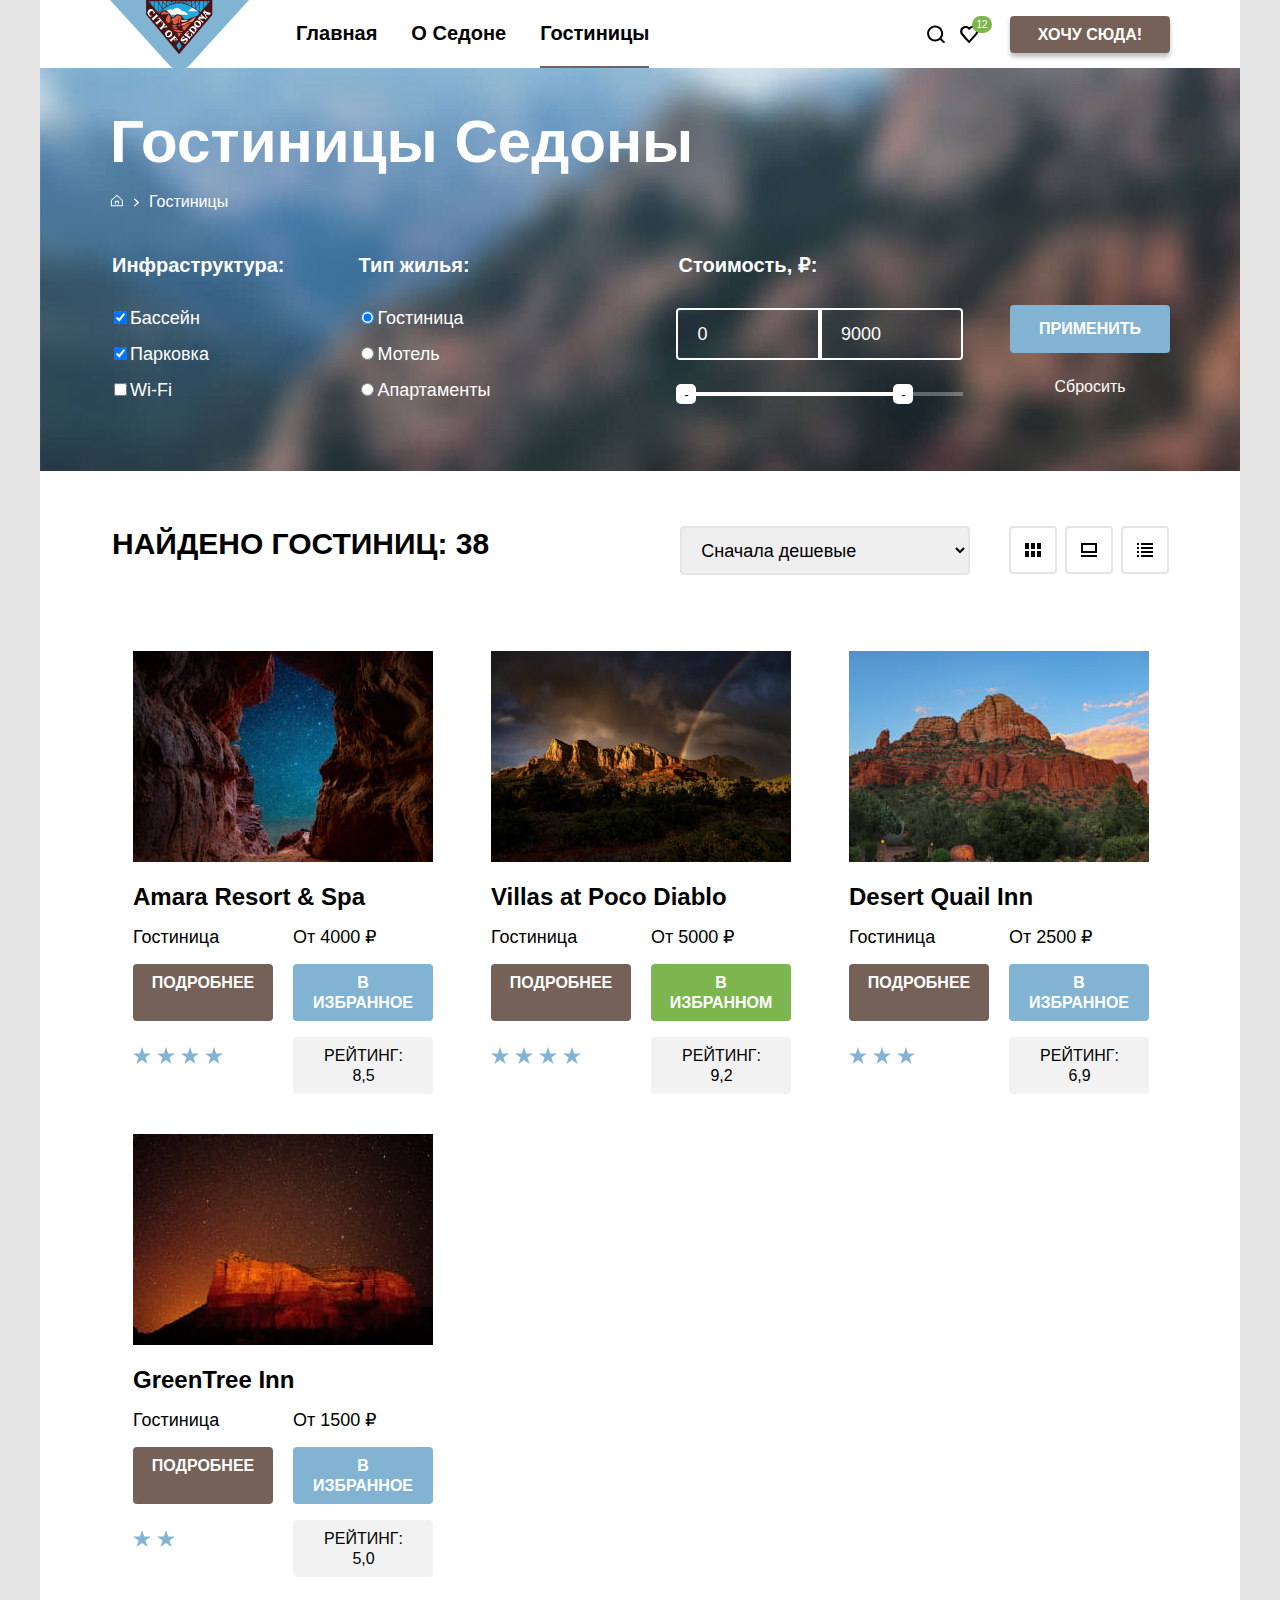
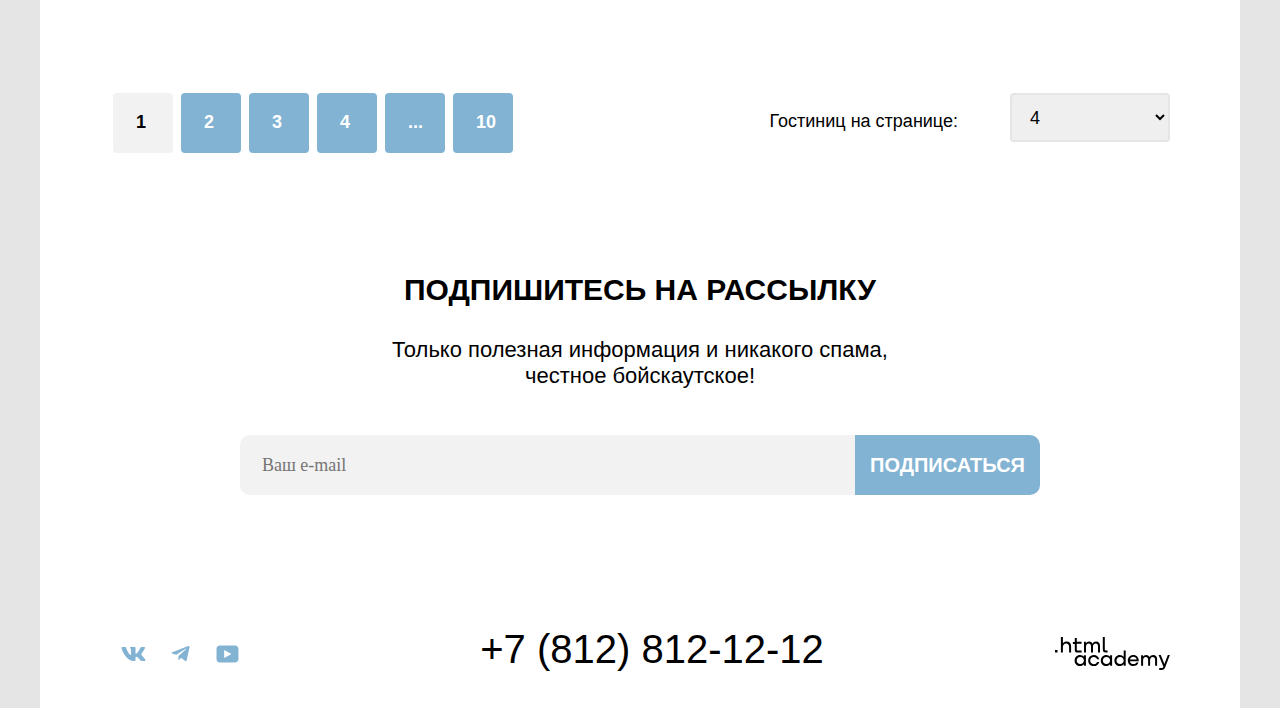
==== commit 94daf10e: "добавляет состояния" ====
--- a/catalog.html
+++ b/catalog.html
@@ -23,20 +23,31 @@
             </li>
             <li class="navigation-item navigation-item-hotel">Гостиницы</li>
           </ul>
-          <ul class="navigation-list navigation-user">
-            <li class="navigation-item">
-              <a class="navigation-link" href="#">
+          <ul class="navigation-user">
+            <li class="navigation-user-item">
+              <a class="navigation-user-link" href="#">
+                <svg class="navigation-user-icon" aria-hidden="true" focusable="false" width="18px" height="18px"
+                  xmlns="http://www.w3.org/2000/svg">
+                  <path fill-rule="evenodd" clip-rule="evenodd"
+                    d="M18.1585 17.05L14.448 13.35C15.4508 12.05 16.1528 10.35 16.1528 8.44995C16.1528 4.04995 12.5426 0.449951 8.13013 0.449951C3.71764 0.449951 0.107422 4.14995 0.107422 8.54995C0.107422 12.95 3.71764 16.55 8.13013 16.55C9.93524 16.55 11.6401 15.95 13.044 14.85L16.7545 18.55L18.1585 17.05ZM8.13013 14.55C4.82076 14.55 2.1131 11.85 2.1131 8.54995C2.1131 5.24995 4.82076 2.54995 8.13013 2.54995C11.4395 2.54995 14.1472 5.24995 14.1472 8.54995C14.1472 11.85 11.4395 14.55 8.13013 14.55Z" />
+                </svg>
                 <span class="visually-hidden">Поиск</span>
               </a>
             </li>
-            <li class="navigation-item">
-              <a class="navigation-link" href="#">
+            <li class="navigation-user-item">
+              <a class="navigation-user-link" href="#">
+                <svg class="navigation-user-icon" xmlns="http://www.w3.org/2000/svg" width="21" height="20"
+                  viewBox="0 0 21 20" fill="none">
+                  <path
+                    d="M10.0143 19C9.71426 19 9.41426 18.9 9.21426 18.6C3.81426 12.5 2.51426 11.1 2.21426 10.7C1.51426 9.8 1.11426 8.6 1.11426 7.4C1.11426 4.4 3.51426 2 6.61426 2C7.91426 2 9.11426 2.5 10.1143 3.3C11.1143 2.5 12.4143 2 13.6143 2C16.6143 2 19.1143 4.4 19.1143 7.4C19.1143 8.7 18.6143 9.9 17.8143 10.8L10.8143 18.7C10.6143 18.9 10.4143 19 10.0143 19ZM4.01426 9.5C4.31426 9.9 7.51426 13.5 10.1143 16.4L16.3143 9.4C16.8143 8.9 17.0143 8.2 17.0143 7.4C17.0143 5.6 15.5143 4.1 13.7143 4.1C12.7143 4.1 11.7143 4.6 11.0143 5.4C10.7143 5.7 10.4143 5.8 10.1143 5.8C9.81426 5.8 9.51426 5.6 9.31426 5.4C8.61426 4.6 7.61426 4.1 6.61426 4.1C4.81426 4.1 3.31426 5.6 3.31426 7.4C3.21426 8.3 3.61426 9 4.01426 9.5C3.91426 9.5 3.91426 9.5 4.01426 9.5Z"
+                    fill="black" />
+                </svg>
                 <span class="visually-hidden">Избранное</span>
                 <span class="likes-number">12</span>
               </a>
             </li>
-            <li class="navigation-item">
-              <a class="button button-basic navigation-link" href="#">Хочу сюда!</a>
+            <li class="navigation-user-item">
+              <a class="button button-basic button-header" href="#">Хочу сюда!</a>
             </li>
           </ul>
         </nav>
@@ -47,8 +58,22 @@
             <h1 class="catalog-title">Гостиницы Седоны</h1>
             <ul class="breadcrumbs">
               <li class="breadcrums-item">
-                <a class="breadcrumbs-link" href="index.html"><span class="visually-hidden">Главная</span>
+                <a class="breadcrumbs-link" href="index.html">
+                  <svg class="breadcrums-icon" xmlns="http://www.w3.org/2000/svg" width="13" height="13"
+                    viewBox="0 0 13 13" fill="none">
+                    <path fill-rule="evenodd" clip-rule="evenodd"
+                      d="M0.871094 6.15002L6.87109 0.650024L12.8711 6.15002V12.35H0.871094V6.15002ZM1.87109 6.55002V11.35H11.8711V6.55002L6.87109 2.05002L1.87109 6.55002ZM5.87109 10.35H4.87109V6.84998H8.87109V10.35H7.87109V7.84998H5.87109V10.35Z"
+                      fill="white" />
+                  </svg>
+                  <span class="visually-hidden">Главная</span>
                 </a>
+              </li>
+              <li class="breadcrumbs-item">
+                <svg xmlns="http://www.w3.org/2000/svg" width="6" height="9" viewBox="0 0 6 9" fill="none">
+                  <path
+                    d="M5.76043 4.07502L1.96043 0.675024C1.76043 0.475024 1.36043 0.475024 1.06043 0.675024C0.760433 0.875024 0.860433 1.27502 1.06043 1.47502L4.36043 4.47502L1.16043 7.47502C0.960433 7.67502 0.960433 8.07502 1.16043 8.27502C1.16043 8.37502 1.46043 8.47502 1.56043 8.47502C1.66043 8.47502 1.86043 8.37502 1.96043 8.27502L5.76043 4.87502C6.06043 4.67502 6.06043 4.27502 5.76043 4.07502Z"
+                    fill="white" />
+                </svg>
               </li>
               <li class="breadcrums-item">
                 <a class="breadcrumbs-link">Гостиницы</a>
@@ -100,13 +125,29 @@
               </fieldset>
               <fieldset class="hotel-price-range">
                 <legend class="catalog-filter-title">Стоимость, ₽:</legend>
-                <input class="hotel-price hotel-min-price" type="text" value="" name="hotel-min-price"
-                  placeholder="0" />
-                <input class="hotel-price hotel-max-price" type="text" value="" name="hotel-max-price"
-                  placeholder="9000" />
+                <div class="hotel-price-container">
+                  <div class="hotel-price-input">
+                    <input class="hotel-price hotel-min-price" type="number" value="0" name="hotel-min-price"
+                      placeholder="от" />
+                    <input class="hotel-price hotel-max-price" type="number" value="9000" name="hotel-max-price"
+                      placeholder="до" />
+                  </div>
+                  <div class="range">
+                    <div class="range-scale">
+                      <div class="range-bar" style="left: 0; width: 227px;">
+                        <button class="range-toggle toggle-min" type="button">-
+                        </button>
+                        <button class="range-toggle toggle-max" type="button">-
+                        </button>
+                      </div>
+                    </div>
+                  </div>
+                </div>
               </fieldset>
-              <button class="button button-submit" type="submit">Применить</button>
-              <button class="button button-reset" type="button">Сбросить</button>
+              <div class="catalog-buttons">
+                <button class="button button-submit" type="submit">Применить</button>
+                <button class="button button-reset" type="button">Сбросить</button>
+              </div>
             </form>
           </div>
 
@@ -120,9 +161,39 @@
               <option value="expansive">Сначала дорогие</option>
               <option value="popular">Сначала популярные</option>
             </select>
-            <a href="#" class="button button-control"><span class="visually-hidden">Показать все карточки</span></a>
-            <a href="#" class="button button-control"><span class="visually-hidden">Показать одну карточку</span></a>
-            <a href="#" class="button button-control"><span class="visually-hidden">Показать список</span></a>
+            <div class="catalog-control">
+              <a href="#" class="button-control">
+                <svg class="control-icon" xmlns="http://www.w3.org/2000/svg" width="16" height="14" viewBox="0 0 16 14"
+                  fill="none">
+                  <path d="M4 0H0V6H4V0Z" fill="black" />
+                  <path d="M16 0H12V6H16V0Z" fill="black" />
+                  <path d="M10 0H6V6H10V0Z" fill="black" />
+                  <path d="M4 8H0V14H4V8Z" fill="black" />
+                  <path d="M16 8H12V14H16V8Z" fill="black" />
+                  <path d="M10 8H6V14H10V8Z" fill="black" />
+                </svg>
+                <span class="visually-hidden">Показать все карточки</span></a>
+              <a href="#" class="button-control">
+                <svg class="control-icon" xmlns="http://www.w3.org/2000/svg" width="16" height="14" viewBox="0 0 16 14"
+                  fill="none">
+                  <path d="M16 12H0V14H16V12Z" fill="black" />
+                  <path d="M14 2V8H2V2H14ZM16 0H0V10H16V0Z" fill="black" />
+                </svg>
+                <span class="visually-hidden">Показать одну карточку</span></a>
+              <a href="#" class="button-control">
+                <svg class="control-icon" xmlns="http://www.w3.org/2000/svg" width="16" height="14" viewBox="0 0 16 14"
+                  fill="none">
+                  <path d="M2 0H0V2H2V0Z" fill="black" />
+                  <path d="M16 0H4V2H16V0Z" fill="black" />
+                  <path d="M2 4H0V6H2V4Z" fill="black" />
+                  <path d="M16 4H4V6H16V4Z" fill="black" />
+                  <path d="M2 8H0V10H2V8Z" fill="black" />
+                  <path d="M16 8H4V10H16V8Z" fill="black" />
+                  <path d="M2 12H0V14H2V12Z" fill="black" />
+                  <path d="M16 12H4V14H16V12Z" fill="black" />
+                </svg>
+                <span class="visually-hidden">Показать список</span></a>
+            </div>
           </div>
           <ul class="hotel-card-list">
             <li class="hotel-card">
@@ -134,7 +205,7 @@
                 <h3 class="hotel-card-name">Amara Resort & Spa</h3>
               </a>
               <p class="hotel-card-type">Гостиница</p>
-              <p class="hotel-card-price">от 4000 ₽</p>
+              <p class="hotel-card-price">От 4000 ₽</p>
               <a class="button button-basic" href="#">Подробнее</a>
               <button class="button button-favourite">В избранное</button>
               <ul class="hotel-rating">
@@ -153,9 +224,9 @@
                 <h3 class="hotel-card-name">Villas at Poco Diablo</h3>
               </a>
               <p class="hotel-card-type">Гостиница</p>
-              <p class="hotel-card-price">от 5000 ₽</p>
+              <p class="hotel-card-price">От 5000 ₽</p>
               <a class="button button-basic" href="#">Подробнее</a>
-              <button class="button button-favourite">В избранное</button>
+              <button class="button button-favourite button-favourite-chosen">В избранном</button>
               <ul class="hotel-rating">
                 <li class="hotel-rating-star"><img class="stars-rating" src="images/star.svg" alt="stars" /></li>
                 <li class="hotel-rating-star"><img class="stars-rating" src="images/star.svg" alt="stars" /></li>
@@ -172,7 +243,7 @@
                 <h3 class="hotel-card-name">Desert Quail Inn</h3>
               </a>
               <p class="hotel-card-type">Гостиница</p>
-              <p class="hotel-card-price">от 2500 ₽</p>
+              <p class="hotel-card-price">От 2500 ₽</p>
               <a class="button button-basic" href="#">Подробнее</a>
               <button class="button button-favourite">В избранное</button>
               <ul class="hotel-rating">
@@ -190,7 +261,7 @@
                 <h3 class="hotel-card-name">GreenTree Inn</h3>
               </a>
               <p class="hotel-card-type">Гостиница</p>
-              <p class="hotel-card-price">от 1500 ₽</p>
+              <p class="hotel-card-price">От 1500 ₽</p>
               <a class="button button-basic" href="#">Подробнее</a>
               <button class="button button-favourite">В избранное</button>
               <ul class="hotel-rating">
@@ -233,7 +304,8 @@
       <footer class="page-footer">
         <section class="newsletter-index-catalog">
           <h2 class="page-footer-title-catalog">Подпишитесь на рассылку</h2>
-          <p class="page-footer-text-catalog">Только полезная информация и никакого спама, честное бойскаутское!</p>
+          <p class="page-footer-text-catalog">Только полезная информация и никакого спама, <br> честное бойскаутское!
+          </p>
           <form class="newsletter-form" action="#" method="post">
             <label class="visually-hidden" for="newsletter-email">Email</label>
             <input class="field field-catalog" type="email" placeholder="Ваш e-mail" name="newsletter-email"
@@ -246,34 +318,31 @@
             <h2 class="visually-hidden">Социальные сети</h2>
             <ul class="footer-social-list">
               <li class="footer-social-item">
-                <a class="button" href="https://vk.com/htmlacademy">
+                <a class="footer-social-link" href="https://vk.com/htmlacademy">
                   <svg class="footer-social-icon" xmlns="http://www.w3.org/2000/svg" width="25" height="14"
                     viewBox="0 0 25 14" fill="none">
                     <path fill-rule="evenodd" clip-rule="evenodd"
-                      d="M23.9498 0.948C24.1158 0.402 23.9498 0 23.1548 0H20.5298C19.8618 0 19.5538 0.347 19.3868 0.73C19.3868 0.73 18.0518 3.926 16.1608 6.002C15.5488 6.604 15.2708 6.795 14.9368 6.795C14.7698 6.795 14.5188 6.604 14.5188 6.057V0.948C14.5188 0.292 14.3348 0 13.7788 0H9.65076C9.23376 0 8.98276 0.304 8.98276 0.593C8.98276 1.214 9.92876 1.358 10.0258 3.106V6.904C10.0258 7.737 9.87276 7.888 9.53876 7.888C8.64876 7.888 6.48376 4.677 5.19876 1.003C4.94976 0.288 4.69776 0 4.02676 0H1.39976C0.649756 0 0.499756 0.347 0.499756 0.73C0.499756 1.412 1.38976 4.8 4.64476 9.281C6.81476 12.341 9.86976 14 12.6528 14C14.3218 14 14.5278 13.632 14.5278 12.997V10.684C14.5278 9.947 14.6858 9.8 15.2148 9.8C15.6048 9.8 16.2718 9.992 17.8298 11.467C19.6098 13.216 19.9028 14 20.9048 14H23.5298C24.2798 14 24.6558 13.632 24.4398 12.904C24.2018 12.18 23.3518 11.129 22.2248 9.882C21.6128 9.172 20.6948 8.407 20.4158 8.024C20.0268 7.533 20.1378 7.314 20.4158 6.877C20.4158 6.877 23.6158 2.451 23.9488 0.948H23.9498Z"
-                      fill="#83B3D3" />
+                      d="M23.9498 0.948C24.1158 0.402 23.9498 0 23.1548 0H20.5298C19.8618 0 19.5538 0.347 19.3868 0.73C19.3868 0.73 18.0518 3.926 16.1608 6.002C15.5488 6.604 15.2708 6.795 14.9368 6.795C14.7698 6.795 14.5188 6.604 14.5188 6.057V0.948C14.5188 0.292 14.3348 0 13.7788 0H9.65076C9.23376 0 8.98276 0.304 8.98276 0.593C8.98276 1.214 9.92876 1.358 10.0258 3.106V6.904C10.0258 7.737 9.87276 7.888 9.53876 7.888C8.64876 7.888 6.48376 4.677 5.19876 1.003C4.94976 0.288 4.69776 0 4.02676 0H1.39976C0.649756 0 0.499756 0.347 0.499756 0.73C0.499756 1.412 1.38976 4.8 4.64476 9.281C6.81476 12.341 9.86976 14 12.6528 14C14.3218 14 14.5278 13.632 14.5278 12.997V10.684C14.5278 9.947 14.6858 9.8 15.2148 9.8C15.6048 9.8 16.2718 9.992 17.8298 11.467C19.6098 13.216 19.9028 14 20.9048 14H23.5298C24.2798 14 24.6558 13.632 24.4398 12.904C24.2018 12.18 23.3518 11.129 22.2248 9.882C21.6128 9.172 20.6948 8.407 20.4158 8.024C20.0268 7.533 20.1378 7.314 20.4158 6.877C20.4158 6.877 23.6158 2.451 23.9488 0.948H23.9498Z" />
                   </svg>
                   <span class="visually-hidden">Вконтакте</span>
                 </a>
               </li>
               <li class="footer-social-item">
-                <a class="button" href="https://t.me/htmlacademy">
+                <a class="footer-social-link" href="https://t.me/htmlacademy">
                   <svg class="footer-social-icon" xmlns="http://www.w3.org/2000/svg" width="19" height="16"
                     viewBox="0 0 19 16" fill="none">
                     <path
-                      d="M17.2853 0.0992597L1.34073 6.24776C0.252584 6.68481 0.258879 7.29184 1.14109 7.56253L5.23469 8.83953L14.7061 2.8637C15.1539 2.59121 15.5631 2.7378 15.2268 3.03636L7.55308 9.96185H7.55128L7.55308 9.96275L7.2707 14.1823C7.68438 14.1823 7.86693 13.9925 8.09895 13.7686L10.0873 11.8351L14.2232 14.89C14.9858 15.31 15.5334 15.0941 15.7232 14.1841L18.4382 1.38885C18.7161 0.274623 18.0128 -0.229883 17.2853 0.0992597Z"
-                      fill="#83B3D3" />
+                      d="M17.2853 0.0992597L1.34073 6.24776C0.252584 6.68481 0.258879 7.29184 1.14109 7.56253L5.23469 8.83953L14.7061 2.8637C15.1539 2.59121 15.5631 2.7378 15.2268 3.03636L7.55308 9.96185H7.55128L7.55308 9.96275L7.2707 14.1823C7.68438 14.1823 7.86693 13.9925 8.09895 13.7686L10.0873 11.8351L14.2232 14.89C14.9858 15.31 15.5334 15.0941 15.7232 14.1841L18.4382 1.38885C18.7161 0.274623 18.0128 -0.229883 17.2853 0.0992597Z" />
                   </svg>
                   <span class="visually-hidden">Телеграм</span>
                 </a>
               </li>
               <li class="footer-social-item">
-                <a class="button" href="https://www.youtube.com/user/htmlacademyru">
+                <a class="footer-social-link" href="https://www.youtube.com/user/htmlacademyru">
                   <svg class="footer-social-icon" xmlns="http://www.w3.org/2000/svg" width="23" height="18"
                     viewBox="0 0 23 18" fill="none">
                     <path
-                      d="M19.1072 0.5H3.67437C1.81368 0.5 0.500244 2.09375 0.500244 3.9V13.9937C0.500244 15.9062 1.81368 17.5 3.67437 17.5H19.3261C20.9679 17.5 22.5002 15.9062 22.5002 14.1V3.9C22.2813 2.09375 20.9679 0.5 19.1072 0.5ZM8.16194 13.0375V4.9625L15.4953 9L8.16194 13.0375Z"
-                      fill="#83B3D3" />
+                      d="M19.1072 0.5H3.67437C1.81368 0.5 0.500244 2.09375 0.500244 3.9V13.9937C0.500244 15.9062 1.81368 17.5 3.67437 17.5H19.3261C20.9679 17.5 22.5002 15.9062 22.5002 14.1V3.9C22.2813 2.09375 20.9679 0.5 19.1072 0.5ZM8.16194 13.0375V4.9625L15.4953 9L8.16194 13.0375Z" />
                   </svg>
                   <span class="visually-hidden">Ютьюб</span>
                 </a>
@@ -288,8 +357,12 @@
           </section>
           <section class="logo">
             <h2 class="visually-hidden">Логотип</h2>
-            <img class="logo-footer" src="images/Academy_logo.svg" height="33px" width="115px"
-              alt="HTML Academy логотип" />
+            <a class="logo-footer-link" href="https://htmlacademy.ru/">
+              <svg class="logo-footer" xmlns="http://www.w3.org/2000/svg" width="115" height="33" fill="none">
+                <path
+                  d="M0 12.9v2.6h2.5v-2.6H0ZM11.6 4.5c-1.6 0-2.8.7-3.6 1.7h-.1V0h-2v15.5h2v-5.3c0-2.1 1.3-3.6 3.3-3.6 1.8 0 2.9 1.4 2.9 3.2v5.7h2V9.4c.1-3-1.8-4.9-4.5-4.9ZM26.6 4.8h-4.8V1.1h-2v3.8h-1.9v2h1.9v6c0 1.7 1 2.7 2.7 2.7h4.1v-2h-3.7c-.7 0-1.1-.4-1.1-1.1V6.8h4.8v-2ZM41.1 4.6c-1.6 0-2.9.8-3.5 2.1h-.1c-.6-1.2-1.8-2.1-3.4-2.1-1.4 0-2.5.8-3.1 1.8h-.1V4.8H29v10.6h2V10c0-2 1-3.5 2.6-3.5 1.5 0 2.4 1 2.4 2.6v6.3h2V9.8c0-2.4 1.4-3.3 2.6-3.3 1.5 0 2.4 1 2.4 2.6v6.3h2V8.9c.1-2.5-1.4-4.3-3.9-4.3ZM47.8 12.7c0 1.7 1 2.7 2.8 2.7h2v-2h-1.7c-.7 0-1.1-.4-1.1-1.1V0h-2v12.7ZM28.9 19.7c-.9-1.1-2.2-1.8-3.9-1.8-3.1 0-5.4 2.3-5.4 5.6s2.3 5.6 5.4 5.6c1.8 0 3-.8 3.8-1.9h.1v1.6h2V18.2h-2v1.5Zm-3.6 7.4c-2.2 0-3.6-1.6-3.6-3.6s1.4-3.6 3.6-3.6 3.6 1.6 3.6 3.6c0 1.9-1.4 3.6-3.6 3.6ZM44.2 22c-.5-2.4-2.6-4.1-5.4-4.1a5.4 5.4 0 0 0-5.6 5.6c0 3.1 2.2 5.6 5.6 5.6 2.8 0 4.9-1.8 5.4-4.2h-2.1a3.4 3.4 0 0 1-3.3 2.3c-2.2 0-3.6-1.6-3.6-3.6s1.4-3.6 3.6-3.6c1.6 0 2.8 1 3.3 2.2h2.1V22ZM55.1 19.7c-.9-1.1-2.2-1.8-3.9-1.8-3.1 0-5.4 2.3-5.4 5.6s2.3 5.6 5.4 5.6c1.8 0 3-.8 3.8-1.9h.1v1.6h2V18.2h-2v1.5Zm-3.6 7.4c-2.2 0-3.6-1.6-3.6-3.6s1.4-3.6 3.6-3.6 3.6 1.6 3.6 3.6c0 1.9-1.5 3.6-3.6 3.6ZM68.7 19.8c-.9-1.1-2.2-1.9-3.9-1.9-3.1 0-5.4 2.3-5.4 5.6s2.2 5.6 5.4 5.6c1.7 0 3-.8 3.8-1.8h.1v1.5h2V13.4h-2v6.4Zm-3.6 7.3c-2.2 0-3.6-1.6-3.6-3.6s1.4-3.6 3.6-3.6 3.6 1.6 3.6 3.6c-.1 2-1.5 3.6-3.6 3.6ZM78.3 17.9c-3.3 0-5.5 2.5-5.5 5.6 0 3 2.1 5.6 5.5 5.6 2.5 0 4.5-1.3 5.2-3.6h-2.1c-.5 1-1.6 1.6-3 1.6-1.9 0-3.3-1.3-3.4-2.9h8.8c.2-3.6-2-6.3-5.5-6.3Zm0 1.9c1.7 0 3 1 3.3 2.6h-6.5c.3-1.5 1.5-2.6 3.2-2.6ZM98.2 17.9c-1.6 0-2.9.8-3.6 2h-.1c-.6-1.2-1.8-2-3.4-2-1.4 0-2.5.7-3.1 1.8v-1.5h-1.9v10.6h2v-5.4c0-2 1-3.4 2.6-3.5 1.5 0 2.4 1 2.4 2.6v6.3h2v-5.6c0-2.4 1.4-3.3 2.6-3.3 1.5 0 2.4 1 2.4 2.6v6.3h2v-6.5c.1-2.6-1.4-4.4-3.9-4.4ZM109.4 27l-3.6-8.9h-2.2l4.8 11.6c-.3.9-.7 1.2-1.7 1.2h-2.5v2h2.5c1.8 0 2.8-.8 3.5-2.6l4.7-12.2h-2.1l-3.4 8.9Z" />
+              </svg>
+            </a>
           </section>
         </div>
       </footer>
--- a/styles/styles.css
+++ b/styles/styles.css
@@ -62,6 +62,8 @@
   margin: 0;
   padding: 0;
   display: block;
+  z-index: 999;
+  margin-bottom: -9px;
 }
 .page-header-logo {
   margin: 0;
@@ -88,13 +90,17 @@
   list-style-type: none;
 }
 .navigation-user-item {
+  display: flex;
+  align-items: center;
+  justify-content: center;
   min-width: 42px;
 }
 .navigation-user-link {
   position: absolute;
+  text-decoration: none;
 }
 .navigation-user-icon {
-  position: relative;
+  position: absolute;
   top: 0;
   left: 0;
   bottom: 0;
@@ -102,20 +108,15 @@
   margin: auto;
 }
 .navigation-item {
-  margin: 0;
-  padding: 0;
-  padding-top: 20px;
-  padding-bottom: 14px;
-  margin-right: 34px;
-  font-weight: bold;
-}
-.navigation-item:first-child {
-  margin-left: 17px;
+  padding: 20px 0;
+  margin: 0 17px;
+  font-weight: bold;
 }
 .navigation-item:last-child {
   margin-right: 0;
 }
-.navigation-item-hotel, .navigation-item-main {
+.navigation-item-hotel,
+.navigation-item-main {
   border-bottom: 2px solid #756157;
 }
 
@@ -131,9 +132,11 @@
   color: inherit;
 }
 .likes-number {
+  position: relative;
+  top: -12px;
+  left: 13px;
   background-color: #7DB54F;
-  width: 20px;
-  height: 20px;
+  padding: 3px 4px;
   border-radius: 10px;
   font-size: 10px;
   line-height: 13px;
@@ -149,38 +152,62 @@
   font-size: 16px;
   line-height: 20px;
   border-radius: 4px;
+  border: none;
+  padding: 9px 15px 8px;
+  font-weight: bold;
 }
 .button-basic {
   background-color: #756157;
   font-size: 16px;
   line-height: 20px;
-  padding: 9px 15px 8px;
+}
+.button-basic:hover,
+.button-hotel-search:hover,
+.button-basic:focus,
+.button-hotel-search:focus {
+  background-color: #615048;
 }
 .button-header {
   margin: 14px 0;
   margin-left: 20px;
-  padding: 9px 15px 8px;
   border-radius: 4px;
   width: 160px;
   text-decoration: none;
   text-align: center;
-  font-weight: bold;
   display: block;
   box-sizing: border-box;
+  box-shadow: 0 4px 4px rgb(0 0 0 / 25%);
 }
 .button-favourite {
   background-color: #82B3D3;
   font-size: 16px;
   line-height: 20px;
-  padding: 9px 15px 8px;
-  border-radius: 4px;
   border: 0 solid #82B3D3;
+}
+.button-favourite:hover,
+.newsletter-button:hover,
+.button-submit:hover,
+.pagination-link:hover {
+  background-color: #68A2CA;
+}
+.button-favourite:focus,
+.newsletter-button:focus,
+.button-submit:focus,
+.pagination-link:focus {
+  background-color: #68A2CA;
+}
+.button-favourite-chosen {
+  background-color: #7DB54F;
+}
+.button-favourite-chosen:hover,
+.button-favourite-chosen:focus {
+  background-color: #6C9E42;
 }
 .about {
   background-image: url("../images/background-images/index-background.jpeg");
   background-repeat: no-repeat;
   background-size: 100% auto;
-  width: 1200px;
+  background-color: #82B3D3;
 }
 .main-logo {
   display: block;
@@ -197,6 +224,7 @@
   top: -57px;
   left: 0;
   background-image: url("../images/devider.svg");
+  background-repeat: no-repeat;
 }
 .logo {
   display: block;
@@ -280,31 +308,34 @@
   display: block;
   position: absolute;
   content: "";
-  left: 160px;
-  top: 81px;
+  left: 164px;
+  top: 75px;
   width: 72px;
   min-height: 75px;
   background-image: url("../images/house.svg");
+  background-repeat: no-repeat;
 }
 .food::before {
   display: block;
   position: absolute;
   content: "";
-  left: 160px;
-  top: 81px;
+  left: 162px;
+  top: 75px;
   width: 72px;
   min-height: 75px;
   background-image: url("../images/food.svg");
+  background-repeat: no-repeat;
 }
 .souvenir::before {
   display: block;
   position: absolute;
   content: "";
-  left: 160px;
-  top: 81px;
+  left: 162px;
+  top: 75px;
   width: 72px;
   min-height: 75px;
   background-image: url("../images/souvenir.svg");
+  background-repeat: no-repeat;
 }
 .advantages-title-photo {
   font-size: 24px;
@@ -332,6 +363,8 @@
   content: "";
   width: 800px;
   min-height: 384px;
+  background-repeat: no-repeat;
+  background-size: cover;
   background-image: url("../images/background-images/advatnages_photo_city.jpeg");
 }
 .advantages-item-photo-canyon::before {
@@ -339,6 +372,8 @@
   content: "";
   width: 800px;
   min-height: 384px;
+  background-repeat: no-repeat;
+  background-size: cover;
   background-image: url("../images/background-images/advantages_photo_canyon.jpeg");
 }
 .advantages-background {
@@ -375,12 +410,11 @@
   margin: 0 9px;
   padding: 12px 15px;
   background-color: #756157;
-  font-weight: bold;
+  font-size: 20px;
   line-height: 36px;
 }
 .page-footer {
-  width: 1200px;
-  margin: 0 auto;
+  margin: 0;
   text-align: center;
   background-color: #ffffff;
 }
@@ -416,11 +450,17 @@
   left: 0;
   right: 0;
   margin: auto;
+  fill: #83B3D3;
+}
+.footer-social-icon:hover,
+.footer-social-icon:focus {
+  fill: #68A2CA;
 }
 .newsletter-index {
   background-image: url("../images/background-images/background_blured.jpeg");
   background-color: #82B3D3;
   background-repeat: no-repeat;
+  background-size: cover;
   margin: 0;
   padding: 94px 200px;
 }
@@ -431,11 +471,13 @@
   background-color: #82B3D3;
   border-radius: 0 10px 10px 0;
   border: 0;
-  font-weight: bold;
+  font-size: 20px;
+  width: 200px;
 }
 .field {
-  padding: 20px 491px 19px 22px;
+  padding: 20px 100px 19px 22px;
   border: 0;
+  width: 100%;
   background-color: #ffffff;
   font-family: 'PT Sans';
   font-size: 18px;
@@ -503,12 +545,21 @@
   text-decoration: none;
   color: #000000;
 }
+.telephone-number:hover,
+.telephone-number:focus {
+  color: #756157;
+}
 .logo-footer {
   display: block;
   margin: 0;
   padding: 0;
   padding-top: 8px;
   padding-bottom: 8px;
+  fill: #000000;
+}
+.logo-footer:hover,
+.logo-footer:focus {
+  fill: #756157;
 }
 .catalog, .catalog-filter {
   color: #ffffff;
@@ -516,6 +567,7 @@
 .catalog {
   background-image: url("../images/background-images/background_blured_catalog.jpeg");
   background-repeat: no-repeat;
+  background-size: cover;
   padding: 35px 70px 70px;
 }
 .catalog-container {
@@ -527,6 +579,8 @@
   line-height: 78px;
   text-align: left;
   margin: 0;
+  padding: 0;
+  padding-bottom: 10px;
 }
 .catalog-main-container {
   padding: 0;
@@ -538,6 +592,19 @@
   margin: 0;
   padding: 0;
   padding-bottom: 40px;
+  font-size: 16px;
+  line-height: 21px;
+}
+.breadcrumbs-item, .breadcrumbs-link {
+  margin: 0;
+  margin-right: 10px;
+}
+.breadcrumbs-item:last-child {
+  margin-left: 0;
+}
+.breadcrumbs-link:hover,
+.breadcrums-link:focus {
+  opacity: 0.6;
 }
 .catalog-filter {
   display: flex;
@@ -548,19 +615,75 @@
 }
 .hotel-price-range {
   display: flex;
+  margin: 0;
+  padding: 0;
 }
 .hotel-price {
   margin: 0;
   padding: 0;
+  height: 48px;
   border: 2px solid #ffffff;
   background: border-box;
-  border-radius: 4px;
+  color: #ffffff;
+  width: 100%;
+  font-size: 18px;
+  line-height: 21px;
+  font-family: inherit;
+  padding-left: 19px;
+}
+.hotel-price:hover {
+  border-color: rgb(255,255,255, 0.6)
+}
+.hotel-price-input {
+  display: flex;
+  margin: 0;
+  padding: 0;
+  margin-bottom: 32px;
+  max-width: 287px;
+}
+.hotel-price-container {
+  display: flex;
+  flex-direction: column;
+}
+.hotel-price::-webkit-outer-spin-button,
+.hotel-price::-webkit-inner-spin-button {
+  appearance: none;
+  margin: 0;
 }
 .hotel-min-price {
   border-radius: 4px 0 0 4px;
 }
 .hotel-max-price {
   border-radius: 0 4px 4px 0;
+}
+.range-scale {
+  position: relative;
+  height: 4px;
+  background-color: rgb(255,255,255, 0.3);
+}
+.range-bar {
+  position: absolute;
+  height: 4px;
+  background-color: #ffffff;
+}
+.range-toggle {
+  position: absolute;
+  width: 20px;
+  height: 20px;
+  background-color: #ffffff;
+  border-radius: 5px;
+  border: none;
+  cursor: pointer;
+}
+.range-toggle:focus {
+  border: 3px solid #83B3D3;
+}
+.toggle-min {
+  top: -8px;
+}
+.toggle-max {
+  top: -8px;
+  right: -10px;
 }
 .catalog-filter-title {
   margin-bottom: 30px;
@@ -600,23 +723,97 @@
   padding: 0;
   margin-right: 191px;
 }
+.catalog-buttons {
+  display: flex;
+  flex-direction: column;
+  align-items: center;
+  margin: 0;
+  margin-left: auto;
+  margin-top: auto;
+  padding: 0;
+}
 .button-submit {
   padding: 14px 15px;
   background-color: #82B3D3;
   color: #ffffff;
-  border-radius: 4px;
+  min-width: 160px;
+  margin: 0;
+  margin-bottom: 20px;
 }
 .button-reset {
   font-size: 16px;
   line-height: 20px;
+  background-color: transparent;
+  text-transform: unset;
+  font-weight: normal;
+  padding: 4px;
+  min-width: 100px;
+}
+.button-reset:hover {
+  opacity: 0.6;
+}
+.button-reset:focus {
+  border: 3px solid #83B3D3;
+  border-radius: 4px;
 }
 .select-control {
-  padding: 14px 129px 20px 14px;
+  padding: 10px 15px;
+  width: 290px;
+  height: 49px;
   font-size: 18px;
   font-family: inherit;
   line-height: 21px;
   border: 2px solid #E5E5E5;
   border-radius: 4px;
+}
+.select-control::-webkit-outer-spin-button,
+.select-control::-webkit-inner-spin-button {
+  appearance: none;
+  margin: 0;
+}
+.select-control:hover,
+.select-control:focus {
+  border-color: #68A2CA;
+}
+.select-control-number {
+    padding: 10px 14px;
+    min-width: 160px;
+    height: 49px;
+    font-size: 18px;
+    font-family: inherit;
+    line-height: 21px;
+    border: 2px solid #E5E5E5;
+    border-radius: 4px;
+    margin-left: 52px;
+}
+.select-control-number:hover {
+  border-color: #68A2CA;
+}
+.catalog-control {
+  display: grid;
+  grid-template-columns: 48px 48px 48px;
+  align-items: flex-start;
+  grid-gap: 8px;
+  margin-left: auto;
+}
+.button-control {
+  box-sizing: border-box;
+  margin: 0;
+  padding: 0;
+  max-height: 48px;
+}
+.control-icon {
+  padding: 15px 14px;
+  margin: 0;
+  border: 2px solid #E5E5E5;
+  border-radius: 4px;
+  justify-content: center;
+}
+.control-icon:hover {
+  border-color: #000000;
+}
+.control-icon:focus {
+  border-color: #68A2CA;
 }
 .hotel-card-name {
   margin: 0;
@@ -682,11 +879,12 @@
 }
 .hotel-card-photo {
   max-width: 100%;
+  max-height: 100%;
 }
 .search-results-container {
   display: flex;
   flex-direction: row;
-  padding: 50px 71px 0 72px;
+  padding: 55px 71px 0 72px;
   margin: 0;
   margin-bottom: 56px;
 }
@@ -725,13 +923,13 @@
   text-decoration: none;
   color: #ffffff;
 }
-/* .pagination-link:last-child {
-  margin-right: 0;
-} */
 .pagination-link-current {
   background-color: #F2F2F2;
   color: #000000;
 }
+.pagination-link-current:hover {
+  background-color: #F2F2F2
+}
 .hotels-on-page {
   margin-left: auto;
 }
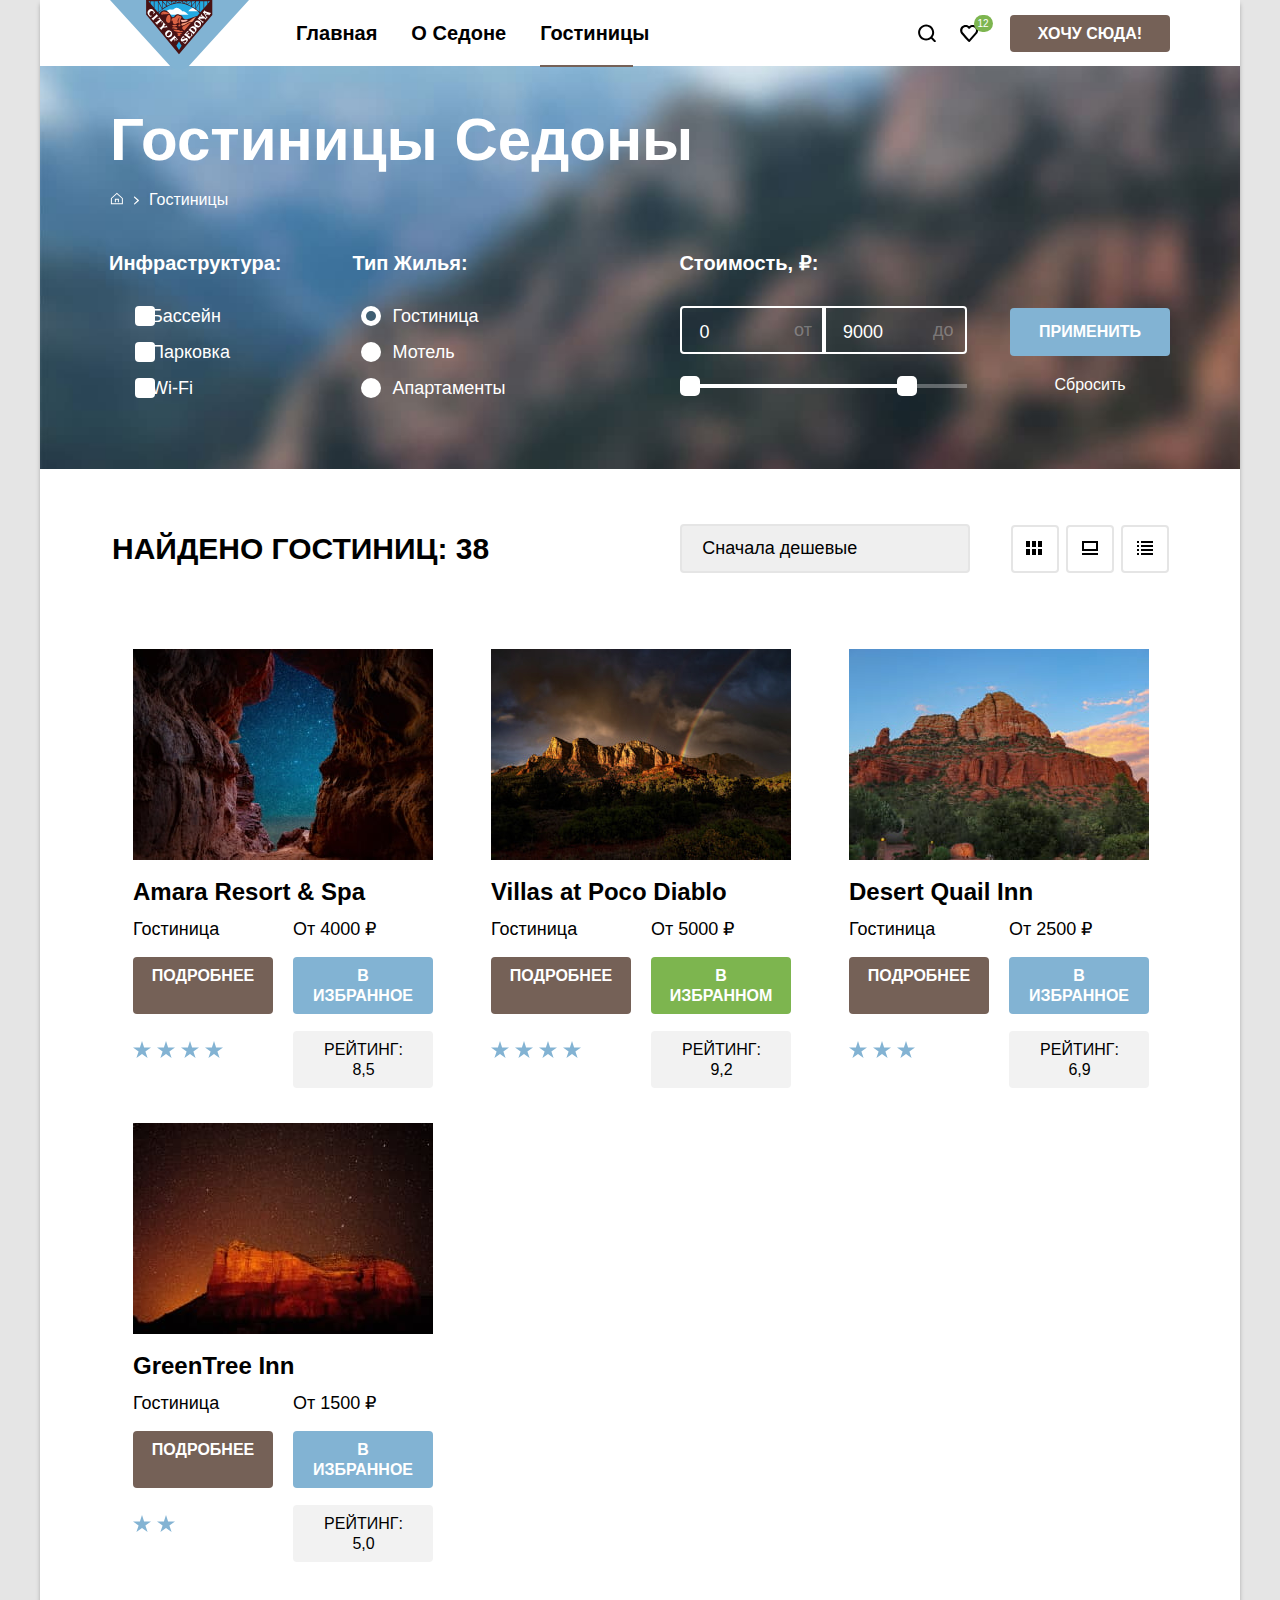
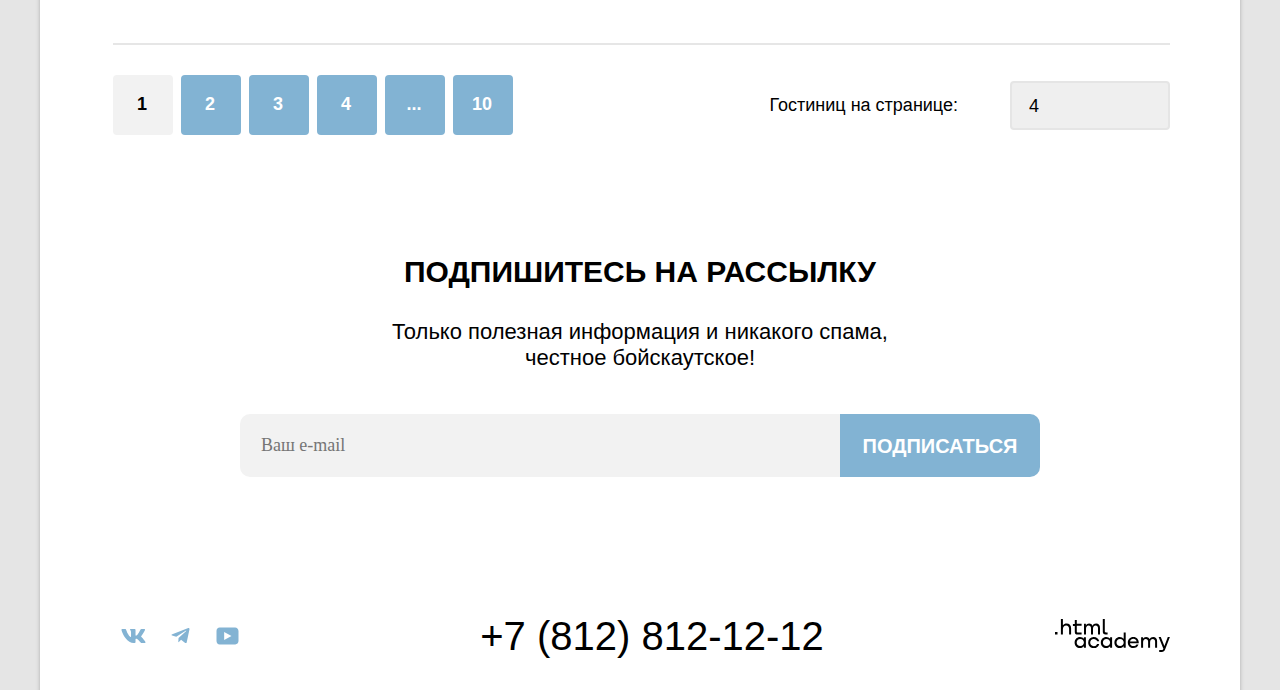
==== commit 2092dfd4: "добавляет исправления" ====
--- a/catalog.html
+++ b/catalog.html
@@ -1,372 +1,388 @@
 <!DOCTYPE html>
 <html lang="ru">
 
-  <head>
-    <meta charset="UTF-8" />
-    <link rel="stylesheet" href="styles/styles.css">
-    <title>HTML Academy: Седона</title>
-  </head>
+<head>
+  <meta charset="UTF-8" />
+  <link rel="stylesheet" href="styles/styles.css">
+  <title>HTML Academy: Седона</title>
+  <link rel="icon" href="../1719055-sedona-34/favicon.ico">
+</head>
 
-  <body>
-    <div class="page-container">
-      <header class="page-header">
-        <nav class="navigation">
-          <a class="navigation-logo" href="index.html">
-            <img class="page-header-logo" src="images/logo.svg" height="70px" width="139px" alt="Логотип Седона" />
-          </a>
-          <ul class="navigation-list">
-            <li class="navigation-item">
-              <a class="navigation-link" href="index.html">Главная</a>
-            </li>
-            <li class="navigation-item">
-              <a class="navigation-link" href="#">О Седоне</a>
-            </li>
-            <li class="navigation-item navigation-item-hotel">Гостиницы</li>
-          </ul>
-          <ul class="navigation-user">
-            <li class="navigation-user-item">
-              <a class="navigation-user-link" href="#">
-                <svg class="navigation-user-icon" aria-hidden="true" focusable="false" width="18px" height="18px"
-                  xmlns="http://www.w3.org/2000/svg">
+<body>
+  <div class="page-container">
+    <header class="page-header">
+      <nav class="navigation">
+        <a class="navigation-logo" href="index.html">
+          <img class="page-header-logo" src="images/logo.svg" height="70" width="139" alt="Логотип Седона." />
+        </a>
+        <ul class="navigation-list">
+          <li class="navigation-item">
+            <a class="navigation-link" href="index.html">Главная</a>
+          </li>
+          <li class="navigation-item">
+            <a class="navigation-link" href="#">О Седоне</a>
+          </li>
+          <li class="navigation-item navigation-item-hotels">Гостиницы</li>
+        </ul>
+        <ul class="navigation-user">
+          <li class="navigation-user-item">
+            <a class="navigation-user-link" href="#">
+              <svg class="navigation-user-icon" aria-label="Иконка поиска." aria-hidden="true" focusable="false"
+                width="18" height="18" xmlns="http://www.w3.org/2000/svg">
+                <path fill-rule="evenodd" clip-rule="evenodd"
+                  d="M18.1585 17.05L14.448 13.35C15.4508 12.05 16.1528 10.35 16.1528 8.44995C16.1528 4.04995 12.5426 0.449951 8.13013 0.449951C3.71764 0.449951 0.107422 4.14995 0.107422 8.54995C0.107422 12.95 3.71764 16.55 8.13013 16.55C9.93524 16.55 11.6401 15.95 13.044 14.85L16.7545 18.55L18.1585 17.05ZM8.13013 14.55C4.82076 14.55 2.1131 11.85 2.1131 8.54995C2.1131 5.24995 4.82076 2.54995 8.13013 2.54995C11.4395 2.54995 14.1472 5.24995 14.1472 8.54995C14.1472 11.85 11.4395 14.55 8.13013 14.55Z" />
+              </svg>
+              <span class="visually-hidden">Поиск</span>
+            </a>
+          </li>
+          <li class="navigation-user-item">
+            <a class="navigation-user-link" href="#">
+              <svg class="navigation-user-icon" aria-label="Иконка избранное." xmlns="http://www.w3.org/2000/svg"
+                width="21" height="20" viewBox="0 0 21 20" fill="none">
+                <path
+                  d="M10.0143 19C9.71426 19 9.41426 18.9 9.21426 18.6C3.81426 12.5 2.51426 11.1 2.21426 10.7C1.51426 9.8 1.11426 8.6 1.11426 7.4C1.11426 4.4 3.51426 2 6.61426 2C7.91426 2 9.11426 2.5 10.1143 3.3C11.1143 2.5 12.4143 2 13.6143 2C16.6143 2 19.1143 4.4 19.1143 7.4C19.1143 8.7 18.6143 9.9 17.8143 10.8L10.8143 18.7C10.6143 18.9 10.4143 19 10.0143 19ZM4.01426 9.5C4.31426 9.9 7.51426 13.5 10.1143 16.4L16.3143 9.4C16.8143 8.9 17.0143 8.2 17.0143 7.4C17.0143 5.6 15.5143 4.1 13.7143 4.1C12.7143 4.1 11.7143 4.6 11.0143 5.4C10.7143 5.7 10.4143 5.8 10.1143 5.8C9.81426 5.8 9.51426 5.6 9.31426 5.4C8.61426 4.6 7.61426 4.1 6.61426 4.1C4.81426 4.1 3.31426 5.6 3.31426 7.4C3.21426 8.3 3.61426 9 4.01426 9.5C3.91426 9.5 3.91426 9.5 4.01426 9.5Z"
+                  fill="black" />
+              </svg>
+              <span class="visually-hidden">Избранное</span>
+              <span class="likes-number">12</span>
+            </a>
+          </li>
+          <li class="navigation-user-item">
+            <a class="button button-basic button-header" href="#">Хочу сюда!</a>
+          </li>
+        </ul>
+      </nav>
+    </header>
+    <main class="main-inner">
+      <section class="catalog">
+        <div class="catalog-container-title">
+          <h1 class="catalog-title">Гостиницы Седоны</h1>
+          <ul class="breadcrumbs">
+            <li class="breadcrums-item">
+              <a class="breadcrumbs-link" href="index.html">
+                <svg class="breadcrums-icon" aria-label="Хлебные крошки/Домой." xmlns="http://www.w3.org/2000/svg"
+                  width="13" height="13" viewBox="0 0 13 13" fill="none">
                   <path fill-rule="evenodd" clip-rule="evenodd"
-                    d="M18.1585 17.05L14.448 13.35C15.4508 12.05 16.1528 10.35 16.1528 8.44995C16.1528 4.04995 12.5426 0.449951 8.13013 0.449951C3.71764 0.449951 0.107422 4.14995 0.107422 8.54995C0.107422 12.95 3.71764 16.55 8.13013 16.55C9.93524 16.55 11.6401 15.95 13.044 14.85L16.7545 18.55L18.1585 17.05ZM8.13013 14.55C4.82076 14.55 2.1131 11.85 2.1131 8.54995C2.1131 5.24995 4.82076 2.54995 8.13013 2.54995C11.4395 2.54995 14.1472 5.24995 14.1472 8.54995C14.1472 11.85 11.4395 14.55 8.13013 14.55Z" />
-                </svg>
-                <span class="visually-hidden">Поиск</span>
-              </a>
-            </li>
-            <li class="navigation-user-item">
-              <a class="navigation-user-link" href="#">
-                <svg class="navigation-user-icon" xmlns="http://www.w3.org/2000/svg" width="21" height="20"
-                  viewBox="0 0 21 20" fill="none">
-                  <path
-                    d="M10.0143 19C9.71426 19 9.41426 18.9 9.21426 18.6C3.81426 12.5 2.51426 11.1 2.21426 10.7C1.51426 9.8 1.11426 8.6 1.11426 7.4C1.11426 4.4 3.51426 2 6.61426 2C7.91426 2 9.11426 2.5 10.1143 3.3C11.1143 2.5 12.4143 2 13.6143 2C16.6143 2 19.1143 4.4 19.1143 7.4C19.1143 8.7 18.6143 9.9 17.8143 10.8L10.8143 18.7C10.6143 18.9 10.4143 19 10.0143 19ZM4.01426 9.5C4.31426 9.9 7.51426 13.5 10.1143 16.4L16.3143 9.4C16.8143 8.9 17.0143 8.2 17.0143 7.4C17.0143 5.6 15.5143 4.1 13.7143 4.1C12.7143 4.1 11.7143 4.6 11.0143 5.4C10.7143 5.7 10.4143 5.8 10.1143 5.8C9.81426 5.8 9.51426 5.6 9.31426 5.4C8.61426 4.6 7.61426 4.1 6.61426 4.1C4.81426 4.1 3.31426 5.6 3.31426 7.4C3.21426 8.3 3.61426 9 4.01426 9.5C3.91426 9.5 3.91426 9.5 4.01426 9.5Z"
-                    fill="black" />
-                </svg>
-                <span class="visually-hidden">Избранное</span>
-                <span class="likes-number">12</span>
-              </a>
-            </li>
-            <li class="navigation-user-item">
-              <a class="button button-basic button-header" href="#">Хочу сюда!</a>
-            </li>
-          </ul>
-        </nav>
-      </header>
-      <main class="main-inner">
-        <section class="catalog">
-          <div class="catalog-container-title">
-            <h1 class="catalog-title">Гостиницы Седоны</h1>
-            <ul class="breadcrumbs">
-              <li class="breadcrums-item">
-                <a class="breadcrumbs-link" href="index.html">
-                  <svg class="breadcrums-icon" xmlns="http://www.w3.org/2000/svg" width="13" height="13"
-                    viewBox="0 0 13 13" fill="none">
-                    <path fill-rule="evenodd" clip-rule="evenodd"
-                      d="M0.871094 6.15002L6.87109 0.650024L12.8711 6.15002V12.35H0.871094V6.15002ZM1.87109 6.55002V11.35H11.8711V6.55002L6.87109 2.05002L1.87109 6.55002ZM5.87109 10.35H4.87109V6.84998H8.87109V10.35H7.87109V7.84998H5.87109V10.35Z"
-                      fill="white" />
-                  </svg>
-                  <span class="visually-hidden">Главная</span>
-                </a>
-              </li>
-              <li class="breadcrumbs-item">
-                <svg xmlns="http://www.w3.org/2000/svg" width="6" height="9" viewBox="0 0 6 9" fill="none">
-                  <path
-                    d="M5.76043 4.07502L1.96043 0.675024C1.76043 0.475024 1.36043 0.475024 1.06043 0.675024C0.760433 0.875024 0.860433 1.27502 1.06043 1.47502L4.36043 4.47502L1.16043 7.47502C0.960433 7.67502 0.960433 8.07502 1.16043 8.27502C1.16043 8.37502 1.46043 8.47502 1.56043 8.47502C1.66043 8.47502 1.86043 8.37502 1.96043 8.27502L5.76043 4.87502C6.06043 4.67502 6.06043 4.27502 5.76043 4.07502Z"
+                    d="M0.871094 6.15002L6.87109 0.650024L12.8711 6.15002V12.35H0.871094V6.15002ZM1.87109 6.55002V11.35H11.8711V6.55002L6.87109 2.05002L1.87109 6.55002ZM5.87109 10.35H4.87109V6.84998H8.87109V10.35H7.87109V7.84998H5.87109V10.35Z"
                     fill="white" />
                 </svg>
-              </li>
-              <li class="breadcrums-item">
-                <a class="breadcrumbs-link">Гостиницы</a>
-              </li>
-            </ul>
-          </div>
-          <div class="catalog-main-container">
-            <h2 class="visually-hidden">Каталог гостиниц с фильтрами</h2>
-            <form class="catalog-filter" action="https://echo.htmlacademy.ru/" method="get">
-              <fieldset class="infrastructure catalog-filter-group">
-                <legend class="catalog-filter-title">Инфраструктура:</legend>
-                <ul class="catalog-filter-list">
-                  <li class="catalog-filter-item">
-                    <label class="control">
-                      <input class="control-input" type="checkbox" name="swimming-pool" checked />Бассейн
-                    </label>
-                  </li>
-                  <li class="catalog-filter-item">
-                    <label class="control">
-                      <input class="control-input" type="checkbox" name="parking-lot" checked />Парковка
-                    </label>
-                  </li>
-                  <li class="catalog-filter-item">
-                    <label class="control">
-                      <input class="control-input" type="checkbox" name="wifi" />Wi-Fi
-                    </label>
-                  </li>
-                </ul>
-              </fieldset>
-              <fieldset class="accomodation catalog-filter-group">
-                <legend class="catalog-filter-title">Тип жилья:</legend>
-                <ul class="catalog-filter-list">
-                  <li class="catalog-filter-item">
-                    <label class="control">
-                      <input class="control-input" type="radio" name="house-type" value="hotel" checked />Гостиница
-                    </label>
-                  </li>
-                  <li class="catalog-filter-item">
-                    <label class="control">
-                      <input class="control-input" type="radio" value="motel" name="house-type" />Мотель
-                    </label>
-                  </li>
-                  <li class="catalog-filter-item">
-                    <label class="control">
-                      <input class="control-input" type="radio" value="apartments" name="house-type" />Апартаменты
-                    </label>
-                  </li>
-                </ul>
-              </fieldset>
-              <fieldset class="hotel-price-range">
-                <legend class="catalog-filter-title">Стоимость, ₽:</legend>
-                <div class="hotel-price-container">
-                  <div class="hotel-price-input">
-                    <input class="hotel-price hotel-min-price" type="number" value="0" name="hotel-min-price"
-                      placeholder="от" />
-                    <input class="hotel-price hotel-max-price" type="number" value="9000" name="hotel-max-price"
-                      placeholder="до" />
+                <span class="visually-hidden">Главная</span>
+              </a>
+            </li>
+            <li class="breadcrumbs-item">
+              <svg xmlns="http://www.w3.org/2000/svg" aria-label="Хлебные крошки." width="6" height="9"
+                viewBox="0 0 6 9" fill="none">
+                <path
+                  d="M5.76043 4.07502L1.96043 0.675024C1.76043 0.475024 1.36043 0.475024 1.06043 0.675024C0.760433 0.875024 0.860433 1.27502 1.06043 1.47502L4.36043 4.47502L1.16043 7.47502C0.960433 7.67502 0.960433 8.07502 1.16043 8.27502C1.16043 8.37502 1.46043 8.47502 1.56043 8.47502C1.66043 8.47502 1.86043 8.37502 1.96043 8.27502L5.76043 4.87502C6.06043 4.67502 6.06043 4.27502 5.76043 4.07502Z"
+                  fill="white" />
+              </svg>
+            </li>
+            <li class="breadcrums-item">
+              <a class="breadcrumbs-link">Гостиницы</a>
+            </li>
+          </ul>
+        </div>
+        <div class="catalog-main-container">
+          <h2 class="visually-hidden">Каталог гостиниц с фильтрами</h2>
+          <form class="catalog-filter" action="https://echo.htmlacademy.ru/" method="get">
+            <fieldset class="infrastructure catalog-filter-group">
+              <legend class="catalog-filter-title">Инфраструктура:</legend>
+              <ul class="catalog-filter-list">
+                <li class="catalog-filter-item">
+                  <label class="control">
+                    <input class="control-input visually-hidden" type="checkbox" name="swimming-pool" checked />
+                    <span class="control-mark"></span><span class="control-label">Бассейн</span>
+                  </label>
+                </li>
+                <li class="catalog-filter-item">
+                  <label class="control">
+                    <input class="control-input visually-hidden" type="checkbox" name="parking-lot" checked />
+                    <span class="control-mark"></span><span class="control-label">Парковка</span>
+                  </label>
+                </li>
+                <li class="catalog-filter-item">
+                  <label class="control">
+                    <input class="control-input visually-hidden" type="checkbox" name="wifi" />
+                    <span class="control-mark"></span><span class="control-label">Wi-Fi</span>
+                  </label>
+                </li>
+              </ul>
+            </fieldset>
+            <fieldset class="accomodation catalog-filter-group">
+              <legend class="catalog-filter-title">Тип Жилья:</legend>
+              <ul class="catalog-filter-list">
+                <li class="catalog-filter-item">
+                  <label class="control-radio">
+                    <input class="control-input visually-hidden" type="radio" name="house-type" value="hotel" checked />
+                    <span class="control-mark-radio"></span><span class="control-radio-label">Гостиница</span>
+                  </label>
+                </li>
+                <li class="catalog-filter-item">
+                  <label class="control-radio">
+                    <input class="control-input visually-hidden" type="radio" value="motel" name="house-type" />
+                    <span class="control-mark-radio"></span><span class="control-radio-label">Мотель</span>
+                  </label>
+                </li>
+                <li class="catalog-filter-item">
+                  <label class="control-radio">
+                    <input class="control-input visually-hidden" type="radio" value="apartments" name="house-type" />
+                    <span class="control-mark-radio"></span><span class="control-radio-label">Апартаменты</span>
+                  </label>
+                </li>
+              </ul>
+            </fieldset>
+            <fieldset class="hotel-price-range">
+              <legend class="catalog-filter-title">Стоимость, ₽:</legend>
+              <div class="hotel-price-container">
+                <div class="hotel-price-input">
+                  <div class="price-range">
+                    <input class="hotel-price hotel-min-price" id="price-range-min" type="number" value="0"
+                      name="hotel-min-price" />
+                    <label class="min-range" for="price-range-min">от</label>
                   </div>
-                  <div class="range">
-                    <div class="range-scale">
-                      <div class="range-bar" style="left: 0; width: 227px;">
-                        <button class="range-toggle toggle-min" type="button">-
-                        </button>
-                        <button class="range-toggle toggle-max" type="button">-
-                        </button>
-                      </div>
+                  <div class="price-range">
+                    <input class="hotel-price hotel-max-price" id="price-range-max" type="number" value="9000"
+                      name="hotel-max-price" />
+                    <label class="max-range" for="price-range-max">до</label>
+                  </div>
+                </div>
+                <div class="range">
+                  <div class="range-scale">
+                    <div class="range-bar">
+                      <button class="range-toggle toggle-min" type="button">
+                      </button>
+                      <button class="range-toggle toggle-max" type="button">
+                      </button>
                     </div>
                   </div>
                 </div>
-              </fieldset>
-              <div class="catalog-buttons">
-                <button class="button button-submit" type="submit">Применить</button>
-                <button class="button button-reset" type="button">Сбросить</button>
               </div>
-            </form>
+            </fieldset>
+            <div class="catalog-buttons">
+              <button class="button button-submit" type="submit">Применить</button>
+              <button class="button button-reset" type="button">Сбросить</button>
+            </div>
+          </form>
+        </div>
+      </section>
+      <section class="search-results">
+        <div class="search-results-container">
+          <h2 class="visually-hidden">Результаты поиска</h2>
+          <p class="found-hotels">Найдено гостиниц: <span class="found-hotels-number">38</span></p>
+          <select class="select-control" aria-label="Сортировка">
+            <option value="cheap">Сначала дешевые</option>
+            <option value="expansive">Сначала дорогие</option>
+            <option value="popular">Сначала популярные</option>
+          </select>
+          <div class="catalog-control">
+            <a href="#" class="button-control button-control-all">
+              <span class="visually-hidden">Показать все карточки</span>
+            </a>
+            <a href="#" class="button-control button-control-card">
+              <span class="visually-hidden">Показать одну карточку</span>
+            </a>
+            <a href="#" class="button-control button-control-list">
+              <span class="visually-hidden">Показать список</span>
+            </a>
           </div>
-
+        </div>
+        <ul class="hotel-card-list">
+          <li class="hotel-card">
+            <a class="hotel-card-link" href="#">
+              <img class="hotel-card-photo" src="images/hotel-1.jpeg" width="300" height="211" alt="Amara Resort." />
+            </a>
+            <a class="hotel-card-title-link" href="#">
+              <h3 class="hotel-card-name">Amara Resort & Spa</h3>
+            </a>
+            <p class="hotel-card-type">Гостиница</p>
+            <p class="hotel-card-price">От 4000 ₽</p>
+            <a class="button button-basic" href="#">Подробнее</a>
+            <button class="button button-favourite">В избранное</button>
+            <ul class="hotel-rating">
+              <li class="hotel-rating-star"><img class="stars-rating" src="images/star.svg"
+                  alt="Звезда рейтинга отеля." />
+              </li>
+              <li class="hotel-rating-star"><img class="stars-rating" src="images/star.svg"
+                  alt="Звезда рейтинга отеля." />
+              </li>
+              <li class="hotel-rating-star"><img class="stars-rating" src="images/star.svg"
+                  alt="Звезда рейтинга отеля." />
+              </li>
+              <li class="hotel-rating-star"><img class="stars-rating" src="images/star.svg"
+                  alt="Звезда рейтинга отеля." />
+              </li>
+            </ul>
+            <span class="hotel-rating-numbers">Рейтинг: 8,5</span>
+          </li>
+          <li class="hotel-card">
+            <a class="hotel-card-link" href="#">
+              <img class="hotel-card-photo" src="images/hotel-2.jpeg" width="300" height="211"
+                alt="Villas at Poco Diablo." /></a>
+            <a class="hotel-card-title-link" href="#">
+              <h3 class="hotel-card-name">Villas at Poco Diablo</h3>
+            </a>
+            <p class="hotel-card-type">Гостиница</p>
+            <p class="hotel-card-price">От 5000 ₽</p>
+            <a class="button button-basic" href="#">Подробнее</a>
+            <button class="button button-favourite button-favourite-chosen">В избранном</button>
+            <ul class="hotel-rating">
+              <li class="hotel-rating-star"><img class="stars-rating" src="images/star.svg"
+                  alt="Звезда рейтинга отеля." />
+              </li>
+              <li class="hotel-rating-star"><img class="stars-rating" src="images/star.svg"
+                  alt="Звезда рейтинга отеля." />
+              </li>
+              <li class="hotel-rating-star"><img class="stars-rating" src="images/star.svg"
+                  alt="Звезда рейтинга отеля." />
+              </li>
+              <li class="hotel-rating-star"><img class="stars-rating" src="images/star.svg"
+                  alt="Звезда рейтинга отеля." />
+              </li>
+            </ul>
+            <span class="hotel-rating-numbers">Рейтинг: 9,2</span>
+          </li>
+          <li class="hotel-card">
+            <a class="hotel-card-link" href="#">
+              <img class="hotel-card-photo" src="images/hotel-3.jpeg" width="300" height="211"
+                alt="Desert Quail Inn." /></a>
+            <a class="hotel-card-title-link" href="#">
+              <h3 class="hotel-card-name">Desert Quail Inn</h3>
+            </a>
+            <p class="hotel-card-type">Гостиница</p>
+            <p class="hotel-card-price">От 2500 ₽</p>
+            <a class="button button-basic" href="#">Подробнее</a>
+            <button class="button button-favourite">В избранное</button>
+            <ul class="hotel-rating">
+              <li class="hotel-rating-star"><img class="stars-rating" src="images/star.svg"
+                  alt="Звезда рейтинга отеля." />
+              </li>
+              <li class="hotel-rating-star"><img class="stars-rating" src="images/star.svg"
+                  alt="Звезда рейтинга отеля." />
+              </li>
+              <li class="hotel-rating-star"><img class="stars-rating" src="images/star.svg"
+                  alt="Звезда рейтинга отеля." />
+              </li>
+            </ul>
+            <span class="hotel-rating-numbers">Рейтинг: 6,9</span>
+          </li>
+          <li class="hotel-card">
+            <a class="hotel-card-link" href="#">
+              <img class="hotel-card-photo" src="images/hotel-4.jpeg" width="300" height="211" alt="GreenTree." /></a>
+            <a class="hotel-card-title-link" href="#">
+              <h3 class="hotel-card-name">GreenTree Inn</h3>
+            </a>
+            <p class="hotel-card-type">Гостиница</p>
+            <p class="hotel-card-price">От 1500 ₽</p>
+            <a class="button button-basic" href="#">Подробнее</a>
+            <button class="button button-favourite">В избранное</button>
+            <ul class="hotel-rating">
+              <li class="hotel-rating-star"><img class="stars-rating" src="images/star.svg"
+                  alt="Звезда рейтинга отеля." />
+              </li>
+              <li class="hotel-rating-star"><img class="stars-rating" src="images/star.svg"
+                  alt="Звезда рейтинга отеля." />
+              </li>
+            </ul>
+            <span class="hotel-rating-numbers">Рейтинг: 5,0</span>
+          </li>
+        </ul>
+        <div class="pagination">
+          <ul class="pagination-list">
+            <li class="pagination-item">
+              <a class="pagination-link pagination-link-current" href="#">1</a>
+            </li>
+            <li class="pagination-item">
+              <a class="pagination-link" href="#">2</a>
+            </li>
+            <li class="pagination-item">
+              <a class="pagination-link" href="#">3</a>
+            </li>
+            <li class="pagination-item">
+              <a class="pagination-link" href="#">4</a>
+            </li>
+            <li class="pagination-item">
+              <a class="pagination-link" href="#">...</a>
+            </li>
+            <li class="pagination-item">
+              <a class="pagination-link" href="#">10</a>
+            </li>
+          </ul>
+          <p class="hotels-on-page">Гостиниц на странице:</p>
+          <select class="select-control-number" aria-label="Сортировка">
+            <option value="4">4</option>
+            <option value="8">8</option>
+            <option value="10">10</option>
+          </select>
+        </div>
+      </section>
+    </main>
+    <footer class="page-footer">
+      <section class="newsletter-index-catalog">
+        <h2 class="page-footer-title-catalog">Подпишитесь на рассылку</h2>
+        <p class="page-footer-text-catalog">Только полезная информация и никакого спама, <br> честное бойскаутское!
+        </p>
+        <form class="newsletter-form" action="#" method="post">
+          <label class="visually-hidden" for="newsletter-email">Email</label>
+          <input class="field field-catalog" type="email" placeholder="Ваш e-mail" name="newsletter-email"
+            id="newsletter-email" required />
+          <button class="button newsletter-button" type="submit">Подписаться</button>
+        </form>
+      </section>
+      <div class="page-footer-container">
+        <section class="footer-social">
+          <h2 class="visually-hidden">Социальные сети</h2>
+          <ul class="footer-social-list">
+            <li class="footer-social-item">
+              <a class="footer-social-link" href="https://vk.com/htmlacademy">
+                <svg class="footer-social-icon" aria-label="Иконка Вконтакте." xmlns="http://www.w3.org/2000/svg"
+                  width="25" height="14" viewBox="0 0 25 14" fill="none">
+                  <path fill-rule="evenodd" clip-rule="evenodd"
+                    d="M23.9498 0.948C24.1158 0.402 23.9498 0 23.1548 0H20.5298C19.8618 0 19.5538 0.347 19.3868 0.73C19.3868 0.73 18.0518 3.926 16.1608 6.002C15.5488 6.604 15.2708 6.795 14.9368 6.795C14.7698 6.795 14.5188 6.604 14.5188 6.057V0.948C14.5188 0.292 14.3348 0 13.7788 0H9.65076C9.23376 0 8.98276 0.304 8.98276 0.593C8.98276 1.214 9.92876 1.358 10.0258 3.106V6.904C10.0258 7.737 9.87276 7.888 9.53876 7.888C8.64876 7.888 6.48376 4.677 5.19876 1.003C4.94976 0.288 4.69776 0 4.02676 0H1.39976C0.649756 0 0.499756 0.347 0.499756 0.73C0.499756 1.412 1.38976 4.8 4.64476 9.281C6.81476 12.341 9.86976 14 12.6528 14C14.3218 14 14.5278 13.632 14.5278 12.997V10.684C14.5278 9.947 14.6858 9.8 15.2148 9.8C15.6048 9.8 16.2718 9.992 17.8298 11.467C19.6098 13.216 19.9028 14 20.9048 14H23.5298C24.2798 14 24.6558 13.632 24.4398 12.904C24.2018 12.18 23.3518 11.129 22.2248 9.882C21.6128 9.172 20.6948 8.407 20.4158 8.024C20.0268 7.533 20.1378 7.314 20.4158 6.877C20.4158 6.877 23.6158 2.451 23.9488 0.948H23.9498Z" />
+                </svg>
+                <span class="visually-hidden">Вконтакте</span>
+              </a>
+            </li>
+            <li class="footer-social-item">
+              <a class="footer-social-link" href="https://t.me/htmlacademy">
+                <svg class="footer-social-icon" aria-label="Иконка Телеграм." xmlns="http://www.w3.org/2000/svg"
+                  width="19" height="16" viewBox="0 0 19 16" fill="none">
+                  <path
+                    d="M17.2853 0.0992597L1.34073 6.24776C0.252584 6.68481 0.258879 7.29184 1.14109 7.56253L5.23469 8.83953L14.7061 2.8637C15.1539 2.59121 15.5631 2.7378 15.2268 3.03636L7.55308 9.96185H7.55128L7.55308 9.96275L7.2707 14.1823C7.68438 14.1823 7.86693 13.9925 8.09895 13.7686L10.0873 11.8351L14.2232 14.89C14.9858 15.31 15.5334 15.0941 15.7232 14.1841L18.4382 1.38885C18.7161 0.274623 18.0128 -0.229883 17.2853 0.0992597Z" />
+                </svg>
+                <span class="visually-hidden">Телеграм</span>
+              </a>
+            </li>
+            <li class="footer-social-item">
+              <a class="footer-social-link" href="https://www.youtube.com/user/htmlacademyru">
+                <svg class="footer-social-icon" aria-label="Иконка Ютьуб." xmlns="http://www.w3.org/2000/svg" width="23"
+                  height="18" viewBox="0 0 23 18" fill="none">
+                  <path
+                    d="M19.1072 0.5H3.67437C1.81368 0.5 0.500244 2.09375 0.500244 3.9V13.9937C0.500244 15.9062 1.81368 17.5 3.67437 17.5H19.3261C20.9679 17.5 22.5002 15.9062 22.5002 14.1V3.9C22.2813 2.09375 20.9679 0.5 19.1072 0.5ZM8.16194 13.0375V4.9625L15.4953 9L8.16194 13.0375Z" />
+                </svg>
+                <span class="visually-hidden">Ютьюб</span>
+              </a>
+            </li>
+          </ul>
         </section>
-        <section class="search-results">
-          <div class="search-results-container">
-            <h2 class="visually-hidden">Результаты поиска</h2>
-            <p class="found-hotels">Найдено гостиниц: <span class="found-hotels-number">38</span></p>
-            <select class="select-control" aria-label="Сортировка">
-              <option value="cheap">Сначала дешевые</option>
-              <option value="expansive">Сначала дорогие</option>
-              <option value="popular">Сначала популярные</option>
-            </select>
-            <div class="catalog-control">
-              <a href="#" class="button-control">
-                <svg class="control-icon" xmlns="http://www.w3.org/2000/svg" width="16" height="14" viewBox="0 0 16 14"
-                  fill="none">
-                  <path d="M4 0H0V6H4V0Z" fill="black" />
-                  <path d="M16 0H12V6H16V0Z" fill="black" />
-                  <path d="M10 0H6V6H10V0Z" fill="black" />
-                  <path d="M4 8H0V14H4V8Z" fill="black" />
-                  <path d="M16 8H12V14H16V8Z" fill="black" />
-                  <path d="M10 8H6V14H10V8Z" fill="black" />
-                </svg>
-                <span class="visually-hidden">Показать все карточки</span></a>
-              <a href="#" class="button-control">
-                <svg class="control-icon" xmlns="http://www.w3.org/2000/svg" width="16" height="14" viewBox="0 0 16 14"
-                  fill="none">
-                  <path d="M16 12H0V14H16V12Z" fill="black" />
-                  <path d="M14 2V8H2V2H14ZM16 0H0V10H16V0Z" fill="black" />
-                </svg>
-                <span class="visually-hidden">Показать одну карточку</span></a>
-              <a href="#" class="button-control">
-                <svg class="control-icon" xmlns="http://www.w3.org/2000/svg" width="16" height="14" viewBox="0 0 16 14"
-                  fill="none">
-                  <path d="M2 0H0V2H2V0Z" fill="black" />
-                  <path d="M16 0H4V2H16V0Z" fill="black" />
-                  <path d="M2 4H0V6H2V4Z" fill="black" />
-                  <path d="M16 4H4V6H16V4Z" fill="black" />
-                  <path d="M2 8H0V10H2V8Z" fill="black" />
-                  <path d="M16 8H4V10H16V8Z" fill="black" />
-                  <path d="M2 12H0V14H2V12Z" fill="black" />
-                  <path d="M16 12H4V14H16V12Z" fill="black" />
-                </svg>
-                <span class="visually-hidden">Показать список</span></a>
-            </div>
-          </div>
-          <ul class="hotel-card-list">
-            <li class="hotel-card">
-              <a class="hotel-card-link" href="#">
-                <img class="hotel-card-photo" src="images/hotel-1.jpeg" width="300px" height="211px"
-                  alt="Amara Resort" />
-              </a>
-              <a class="hotel-card-title-link" href="#">
-                <h3 class="hotel-card-name">Amara Resort & Spa</h3>
-              </a>
-              <p class="hotel-card-type">Гостиница</p>
-              <p class="hotel-card-price">От 4000 ₽</p>
-              <a class="button button-basic" href="#">Подробнее</a>
-              <button class="button button-favourite">В избранное</button>
-              <ul class="hotel-rating">
-                <li class="hotel-rating-star"><img class="stars-rating" src="images/star.svg" alt="stars" /></li>
-                <li class="hotel-rating-star"><img class="stars-rating" src="images/star.svg" alt="stars" /></li>
-                <li class="hotel-rating-star"><img class="stars-rating" src="images/star.svg" alt="stars" /></li>
-                <li class="hotel-rating-star"><img class="stars-rating" src="images/star.svg" alt="stars" /></li>
-              </ul>
-              <span class="hotel-rating-numbers">Рейтинг: 8,5</span>
-            </li>
-            <li class="hotel-card">
-              <a class="hotel-card-link" href="#">
-                <img class="hotel-card-photo" src="images/hotel-2.jpeg" width="300px" height="211px"
-                  alt="Villas at Poco Diablo" /></a>
-              <a class="hotel-card-title-link" href="#">
-                <h3 class="hotel-card-name">Villas at Poco Diablo</h3>
-              </a>
-              <p class="hotel-card-type">Гостиница</p>
-              <p class="hotel-card-price">От 5000 ₽</p>
-              <a class="button button-basic" href="#">Подробнее</a>
-              <button class="button button-favourite button-favourite-chosen">В избранном</button>
-              <ul class="hotel-rating">
-                <li class="hotel-rating-star"><img class="stars-rating" src="images/star.svg" alt="stars" /></li>
-                <li class="hotel-rating-star"><img class="stars-rating" src="images/star.svg" alt="stars" /></li>
-                <li class="hotel-rating-star"><img class="stars-rating" src="images/star.svg" alt="stars" /></li>
-                <li class="hotel-rating-star"><img class="stars-rating" src="images/star.svg" alt="stars" /></li>
-              </ul>
-              <span class="hotel-rating-numbers">Рейтинг: 9,2</span>
-            </li>
-            <li class="hotel-card">
-              <a class="hotel-card-link" href="#">
-                <img class="hotel-card-photo" src="images/hotel-3.jpeg" width="300px" height="211px"
-                  alt="Desert Quail Inn" /></a>
-              <a class="hotel-card-title-link" href="#">
-                <h3 class="hotel-card-name">Desert Quail Inn</h3>
-              </a>
-              <p class="hotel-card-type">Гостиница</p>
-              <p class="hotel-card-price">От 2500 ₽</p>
-              <a class="button button-basic" href="#">Подробнее</a>
-              <button class="button button-favourite">В избранное</button>
-              <ul class="hotel-rating">
-                <li class="hotel-rating-star"><img class="stars-rating" src="images/star.svg" alt="stars" /></li>
-                <li class="hotel-rating-star"><img class="stars-rating" src="images/star.svg" alt="stars" /></li>
-                <li class="hotel-rating-star"><img class="stars-rating" src="images/star.svg" alt="stars" /></li>
-              </ul>
-              <span class="hotel-rating-numbers">Рейтинг: 6,9</span>
-            </li>
-            <li class="hotel-card">
-              <a class="hotel-card-link" href="#">
-                <img class="hotel-card-photo" src="images/hotel-4.jpeg" width="300px" height="211px"
-                  alt="GreenTree" /></a>
-              <a class="hotel-card-title-link" href="#">
-                <h3 class="hotel-card-name">GreenTree Inn</h3>
-              </a>
-              <p class="hotel-card-type">Гостиница</p>
-              <p class="hotel-card-price">От 1500 ₽</p>
-              <a class="button button-basic" href="#">Подробнее</a>
-              <button class="button button-favourite">В избранное</button>
-              <ul class="hotel-rating">
-                <li class="hotel-rating-star"><img class="stars-rating" src="images/star.svg" alt="stars" /></li>
-                <li class="hotel-rating-star"><img class="stars-rating" src="images/star.svg" alt="stars" /></li>
-              </ul>
-              <span class="hotel-rating-numbers">Рейтинг: 5,0</span>
-            </li>
-          </ul>
-          <div class="pagination">
-            <ul class="pagination-list">
-              <li class="pagination-item">
-                <a class="pagination-link pagination-link-current" href="#">1</a>
-              </li>
-              <li class="pagination-item">
-                <a class="pagination-link" href="#">2</a>
-              </li>
-              <li class="pagination-item">
-                <a class="pagination-link" href="#">3</a>
-              </li>
-              <li class="pagination-item">
-                <a class="pagination-link" href="#">4</a>
-              </li>
-              <li class="pagination-item">
-                <a class="pagination-link" href="#">...</a>
-              </li>
-              <li class="pagination-item">
-                <a class="pagination-link" href="#">10</a>
-              </li>
-            </ul>
-            <p class="hotels-on-page">Гостиниц на странице:</p>
-            <select class="select-control-number" aria-label="Сортировка">
-              <option value="4">4</option>
-              <option value="8">8</option>
-              <option value="10">10</option>
-            </select>
-          </div>
+        <section class="telephone">
+          <h2 class="visually-hidden">Номер телефона</h2>
+          <address class="telephone-contact">
+            <a class="telephone-number" href="tel:88128121212">+7 (812) 812-12-12</a>
+          </address>
         </section>
-      </main>
-      <footer class="page-footer">
-        <section class="newsletter-index-catalog">
-          <h2 class="page-footer-title-catalog">Подпишитесь на рассылку</h2>
-          <p class="page-footer-text-catalog">Только полезная информация и никакого спама, <br> честное бойскаутское!
-          </p>
-          <form class="newsletter-form" action="#" method="post">
-            <label class="visually-hidden" for="newsletter-email">Email</label>
-            <input class="field field-catalog" type="email" placeholder="Ваш e-mail" name="newsletter-email"
-              id="newsletter-email" required />
-            <button class="button newsletter-button" type="submit">Подписаться</button>
-          </form>
+        <section class="logo">
+          <h2 class="visually-hidden">Логотип</h2>
+          <a class="logo-footer-link" href="https://htmlacademy.ru/">
+            <svg class="logo-footer" aria-label="Логотип HTML Academy." xmlns="http://www.w3.org/2000/svg" width="115"
+              height="33" fill="none">
+              <path
+                d="M0 12.9v2.6h2.5v-2.6H0ZM11.6 4.5c-1.6 0-2.8.7-3.6 1.7h-.1V0h-2v15.5h2v-5.3c0-2.1 1.3-3.6 3.3-3.6 1.8 0 2.9 1.4 2.9 3.2v5.7h2V9.4c.1-3-1.8-4.9-4.5-4.9ZM26.6 4.8h-4.8V1.1h-2v3.8h-1.9v2h1.9v6c0 1.7 1 2.7 2.7 2.7h4.1v-2h-3.7c-.7 0-1.1-.4-1.1-1.1V6.8h4.8v-2ZM41.1 4.6c-1.6 0-2.9.8-3.5 2.1h-.1c-.6-1.2-1.8-2.1-3.4-2.1-1.4 0-2.5.8-3.1 1.8h-.1V4.8H29v10.6h2V10c0-2 1-3.5 2.6-3.5 1.5 0 2.4 1 2.4 2.6v6.3h2V9.8c0-2.4 1.4-3.3 2.6-3.3 1.5 0 2.4 1 2.4 2.6v6.3h2V8.9c.1-2.5-1.4-4.3-3.9-4.3ZM47.8 12.7c0 1.7 1 2.7 2.8 2.7h2v-2h-1.7c-.7 0-1.1-.4-1.1-1.1V0h-2v12.7ZM28.9 19.7c-.9-1.1-2.2-1.8-3.9-1.8-3.1 0-5.4 2.3-5.4 5.6s2.3 5.6 5.4 5.6c1.8 0 3-.8 3.8-1.9h.1v1.6h2V18.2h-2v1.5Zm-3.6 7.4c-2.2 0-3.6-1.6-3.6-3.6s1.4-3.6 3.6-3.6 3.6 1.6 3.6 3.6c0 1.9-1.4 3.6-3.6 3.6ZM44.2 22c-.5-2.4-2.6-4.1-5.4-4.1a5.4 5.4 0 0 0-5.6 5.6c0 3.1 2.2 5.6 5.6 5.6 2.8 0 4.9-1.8 5.4-4.2h-2.1a3.4 3.4 0 0 1-3.3 2.3c-2.2 0-3.6-1.6-3.6-3.6s1.4-3.6 3.6-3.6c1.6 0 2.8 1 3.3 2.2h2.1V22ZM55.1 19.7c-.9-1.1-2.2-1.8-3.9-1.8-3.1 0-5.4 2.3-5.4 5.6s2.3 5.6 5.4 5.6c1.8 0 3-.8 3.8-1.9h.1v1.6h2V18.2h-2v1.5Zm-3.6 7.4c-2.2 0-3.6-1.6-3.6-3.6s1.4-3.6 3.6-3.6 3.6 1.6 3.6 3.6c0 1.9-1.5 3.6-3.6 3.6ZM68.7 19.8c-.9-1.1-2.2-1.9-3.9-1.9-3.1 0-5.4 2.3-5.4 5.6s2.2 5.6 5.4 5.6c1.7 0 3-.8 3.8-1.8h.1v1.5h2V13.4h-2v6.4Zm-3.6 7.3c-2.2 0-3.6-1.6-3.6-3.6s1.4-3.6 3.6-3.6 3.6 1.6 3.6 3.6c-.1 2-1.5 3.6-3.6 3.6ZM78.3 17.9c-3.3 0-5.5 2.5-5.5 5.6 0 3 2.1 5.6 5.5 5.6 2.5 0 4.5-1.3 5.2-3.6h-2.1c-.5 1-1.6 1.6-3 1.6-1.9 0-3.3-1.3-3.4-2.9h8.8c.2-3.6-2-6.3-5.5-6.3Zm0 1.9c1.7 0 3 1 3.3 2.6h-6.5c.3-1.5 1.5-2.6 3.2-2.6ZM98.2 17.9c-1.6 0-2.9.8-3.6 2h-.1c-.6-1.2-1.8-2-3.4-2-1.4 0-2.5.7-3.1 1.8v-1.5h-1.9v10.6h2v-5.4c0-2 1-3.4 2.6-3.5 1.5 0 2.4 1 2.4 2.6v6.3h2v-5.6c0-2.4 1.4-3.3 2.6-3.3 1.5 0 2.4 1 2.4 2.6v6.3h2v-6.5c.1-2.6-1.4-4.4-3.9-4.4ZM109.4 27l-3.6-8.9h-2.2l4.8 11.6c-.3.9-.7 1.2-1.7 1.2h-2.5v2h2.5c1.8 0 2.8-.8 3.5-2.6l4.7-12.2h-2.1l-3.4 8.9Z" />
+            </svg>
+          </a>
         </section>
-        <div class="page-footer-container">
-          <section class="footer-social">
-            <h2 class="visually-hidden">Социальные сети</h2>
-            <ul class="footer-social-list">
-              <li class="footer-social-item">
-                <a class="footer-social-link" href="https://vk.com/htmlacademy">
-                  <svg class="footer-social-icon" xmlns="http://www.w3.org/2000/svg" width="25" height="14"
-                    viewBox="0 0 25 14" fill="none">
-                    <path fill-rule="evenodd" clip-rule="evenodd"
-                      d="M23.9498 0.948C24.1158 0.402 23.9498 0 23.1548 0H20.5298C19.8618 0 19.5538 0.347 19.3868 0.73C19.3868 0.73 18.0518 3.926 16.1608 6.002C15.5488 6.604 15.2708 6.795 14.9368 6.795C14.7698 6.795 14.5188 6.604 14.5188 6.057V0.948C14.5188 0.292 14.3348 0 13.7788 0H9.65076C9.23376 0 8.98276 0.304 8.98276 0.593C8.98276 1.214 9.92876 1.358 10.0258 3.106V6.904C10.0258 7.737 9.87276 7.888 9.53876 7.888C8.64876 7.888 6.48376 4.677 5.19876 1.003C4.94976 0.288 4.69776 0 4.02676 0H1.39976C0.649756 0 0.499756 0.347 0.499756 0.73C0.499756 1.412 1.38976 4.8 4.64476 9.281C6.81476 12.341 9.86976 14 12.6528 14C14.3218 14 14.5278 13.632 14.5278 12.997V10.684C14.5278 9.947 14.6858 9.8 15.2148 9.8C15.6048 9.8 16.2718 9.992 17.8298 11.467C19.6098 13.216 19.9028 14 20.9048 14H23.5298C24.2798 14 24.6558 13.632 24.4398 12.904C24.2018 12.18 23.3518 11.129 22.2248 9.882C21.6128 9.172 20.6948 8.407 20.4158 8.024C20.0268 7.533 20.1378 7.314 20.4158 6.877C20.4158 6.877 23.6158 2.451 23.9488 0.948H23.9498Z" />
-                  </svg>
-                  <span class="visually-hidden">Вконтакте</span>
-                </a>
-              </li>
-              <li class="footer-social-item">
-                <a class="footer-social-link" href="https://t.me/htmlacademy">
-                  <svg class="footer-social-icon" xmlns="http://www.w3.org/2000/svg" width="19" height="16"
-                    viewBox="0 0 19 16" fill="none">
-                    <path
-                      d="M17.2853 0.0992597L1.34073 6.24776C0.252584 6.68481 0.258879 7.29184 1.14109 7.56253L5.23469 8.83953L14.7061 2.8637C15.1539 2.59121 15.5631 2.7378 15.2268 3.03636L7.55308 9.96185H7.55128L7.55308 9.96275L7.2707 14.1823C7.68438 14.1823 7.86693 13.9925 8.09895 13.7686L10.0873 11.8351L14.2232 14.89C14.9858 15.31 15.5334 15.0941 15.7232 14.1841L18.4382 1.38885C18.7161 0.274623 18.0128 -0.229883 17.2853 0.0992597Z" />
-                  </svg>
-                  <span class="visually-hidden">Телеграм</span>
-                </a>
-              </li>
-              <li class="footer-social-item">
-                <a class="footer-social-link" href="https://www.youtube.com/user/htmlacademyru">
-                  <svg class="footer-social-icon" xmlns="http://www.w3.org/2000/svg" width="23" height="18"
-                    viewBox="0 0 23 18" fill="none">
-                    <path
-                      d="M19.1072 0.5H3.67437C1.81368 0.5 0.500244 2.09375 0.500244 3.9V13.9937C0.500244 15.9062 1.81368 17.5 3.67437 17.5H19.3261C20.9679 17.5 22.5002 15.9062 22.5002 14.1V3.9C22.2813 2.09375 20.9679 0.5 19.1072 0.5ZM8.16194 13.0375V4.9625L15.4953 9L8.16194 13.0375Z" />
-                  </svg>
-                  <span class="visually-hidden">Ютьюб</span>
-                </a>
-              </li>
-            </ul>
-          </section>
-          <section class="telephone">
-            <h2 class="visually-hidden">Номер телефона</h2>
-            <address class="telephone-contact">
-              <a class="telephone-number" href="tel:88128121212">+7 (812) 812-12-12</a>
-            </address>
-          </section>
-          <section class="logo">
-            <h2 class="visually-hidden">Логотип</h2>
-            <a class="logo-footer-link" href="https://htmlacademy.ru/">
-              <svg class="logo-footer" xmlns="http://www.w3.org/2000/svg" width="115" height="33" fill="none">
-                <path
-                  d="M0 12.9v2.6h2.5v-2.6H0ZM11.6 4.5c-1.6 0-2.8.7-3.6 1.7h-.1V0h-2v15.5h2v-5.3c0-2.1 1.3-3.6 3.3-3.6 1.8 0 2.9 1.4 2.9 3.2v5.7h2V9.4c.1-3-1.8-4.9-4.5-4.9ZM26.6 4.8h-4.8V1.1h-2v3.8h-1.9v2h1.9v6c0 1.7 1 2.7 2.7 2.7h4.1v-2h-3.7c-.7 0-1.1-.4-1.1-1.1V6.8h4.8v-2ZM41.1 4.6c-1.6 0-2.9.8-3.5 2.1h-.1c-.6-1.2-1.8-2.1-3.4-2.1-1.4 0-2.5.8-3.1 1.8h-.1V4.8H29v10.6h2V10c0-2 1-3.5 2.6-3.5 1.5 0 2.4 1 2.4 2.6v6.3h2V9.8c0-2.4 1.4-3.3 2.6-3.3 1.5 0 2.4 1 2.4 2.6v6.3h2V8.9c.1-2.5-1.4-4.3-3.9-4.3ZM47.8 12.7c0 1.7 1 2.7 2.8 2.7h2v-2h-1.7c-.7 0-1.1-.4-1.1-1.1V0h-2v12.7ZM28.9 19.7c-.9-1.1-2.2-1.8-3.9-1.8-3.1 0-5.4 2.3-5.4 5.6s2.3 5.6 5.4 5.6c1.8 0 3-.8 3.8-1.9h.1v1.6h2V18.2h-2v1.5Zm-3.6 7.4c-2.2 0-3.6-1.6-3.6-3.6s1.4-3.6 3.6-3.6 3.6 1.6 3.6 3.6c0 1.9-1.4 3.6-3.6 3.6ZM44.2 22c-.5-2.4-2.6-4.1-5.4-4.1a5.4 5.4 0 0 0-5.6 5.6c0 3.1 2.2 5.6 5.6 5.6 2.8 0 4.9-1.8 5.4-4.2h-2.1a3.4 3.4 0 0 1-3.3 2.3c-2.2 0-3.6-1.6-3.6-3.6s1.4-3.6 3.6-3.6c1.6 0 2.8 1 3.3 2.2h2.1V22ZM55.1 19.7c-.9-1.1-2.2-1.8-3.9-1.8-3.1 0-5.4 2.3-5.4 5.6s2.3 5.6 5.4 5.6c1.8 0 3-.8 3.8-1.9h.1v1.6h2V18.2h-2v1.5Zm-3.6 7.4c-2.2 0-3.6-1.6-3.6-3.6s1.4-3.6 3.6-3.6 3.6 1.6 3.6 3.6c0 1.9-1.5 3.6-3.6 3.6ZM68.7 19.8c-.9-1.1-2.2-1.9-3.9-1.9-3.1 0-5.4 2.3-5.4 5.6s2.2 5.6 5.4 5.6c1.7 0 3-.8 3.8-1.8h.1v1.5h2V13.4h-2v6.4Zm-3.6 7.3c-2.2 0-3.6-1.6-3.6-3.6s1.4-3.6 3.6-3.6 3.6 1.6 3.6 3.6c-.1 2-1.5 3.6-3.6 3.6ZM78.3 17.9c-3.3 0-5.5 2.5-5.5 5.6 0 3 2.1 5.6 5.5 5.6 2.5 0 4.5-1.3 5.2-3.6h-2.1c-.5 1-1.6 1.6-3 1.6-1.9 0-3.3-1.3-3.4-2.9h8.8c.2-3.6-2-6.3-5.5-6.3Zm0 1.9c1.7 0 3 1 3.3 2.6h-6.5c.3-1.5 1.5-2.6 3.2-2.6ZM98.2 17.9c-1.6 0-2.9.8-3.6 2h-.1c-.6-1.2-1.8-2-3.4-2-1.4 0-2.5.7-3.1 1.8v-1.5h-1.9v10.6h2v-5.4c0-2 1-3.4 2.6-3.5 1.5 0 2.4 1 2.4 2.6v6.3h2v-5.6c0-2.4 1.4-3.3 2.6-3.3 1.5 0 2.4 1 2.4 2.6v6.3h2v-6.5c.1-2.6-1.4-4.4-3.9-4.4ZM109.4 27l-3.6-8.9h-2.2l4.8 11.6c-.3.9-.7 1.2-1.7 1.2h-2.5v2h2.5c1.8 0 2.8-.8 3.5-2.6l4.7-12.2h-2.1l-3.4 8.9Z" />
-              </svg>
-            </a>
-          </section>
-        </div>
-      </footer>
-    </div>
-  </body>
+      </div>
+    </footer>
+  </div>
+</body>
 
 </html>
--- a/styles/styles.css
+++ b/styles/styles.css
@@ -24,7 +24,7 @@
   font-size: 18px;
   line-height: 21px;
   color: #000000;
-  background-color: #E5E5E5;
+  background-color: #e5e5e5;
 }
 .main-index {
   margin: 0;
@@ -38,6 +38,7 @@
   display: flex;
   flex-direction: column;
   flex-grow: 1;
+  box-shadow: 0 4px 4px rgb(0 0 0 / 25%);
 }
 .visually-hidden {
   position: absolute;
@@ -98,6 +99,9 @@
 .navigation-user-link {
   position: absolute;
   text-decoration: none;
+  width: 25px;
+  height: 25px;
+  padding: 10px 8px;
 }
 .navigation-user-icon {
   position: absolute;
@@ -108,21 +112,39 @@
   margin: auto;
 }
 .navigation-item {
-  padding: 20px 0;
-  margin: 0 17px;
+  position: relative;
   font-weight: bold;
+}
+.navigation-item-main {
+  margin: 5px 7px;
+  padding: 15px 10px;
+}
+.navigation-item-hotels {
+  margin: 5px 7px;
+  padding: 15px 10px;
+}
+.navigation-item-main::after {
+  display: block;
+  position: absolute;
+  border-bottom: 2px solid #756157;
+  content: "";
+  width: 69px;
+  bottom: -5px;
+}
+.navigation-item-hotels::after {
+  display: block;
+  position: absolute;
+  border-bottom: 2px solid #756157;
+  content: "";
+  width: 93px;
+  bottom: -6px;
 }
 .navigation-item:last-child {
   margin-right: 0;
 }
-.navigation-item-hotel,
-.navigation-item-main {
-  border-bottom: 2px solid #756157;
-}
-
 .navigation-link {
-  margin: 0;
-  padding: 0;
+  margin: 5px 7px;
+  padding: 15px 10px;
   display: block;
   font-size: 20px;
   line-height: 26px;
@@ -133,9 +155,9 @@
 }
 .likes-number {
   position: relative;
-  top: -12px;
-  left: 13px;
-  background-color: #7DB54F;
+  top: -10px;
+  left: 17px;
+  background-color: #7db54f;
   padding: 3px 4px;
   border-radius: 10px;
   font-size: 10px;
@@ -156,9 +178,13 @@
   padding: 9px 15px 8px;
   font-weight: bold;
 }
+.button:disabled {
+  background: #e5e5e5;
+}
 .button-basic {
   background-color: #756157;
   font-size: 16px;
+  margin-bottom: 4px;
   line-height: 20px;
 }
 .button-basic:hover,
@@ -166,6 +192,12 @@
 .button-basic:focus,
 .button-hotel-search:focus {
   background-color: #615048;
+  outline: 0;
+}
+.button-basic:active,
+.button-hotel-search:active {
+  background-color: #756157;
+  color: rgba(255, 255, 255, 0.3);
 }
 .button-header {
   margin: 14px 0;
@@ -176,38 +208,52 @@
   text-align: center;
   display: block;
   box-sizing: border-box;
-  box-shadow: 0 4px 4px rgb(0 0 0 / 25%);
 }
 .button-favourite {
-  background-color: #82B3D3;
+  background-color: #82b3d3;
   font-size: 16px;
   line-height: 20px;
-  border: 0 solid #82B3D3;
+  margin-bottom: 4px;
+  border: 0 solid #82b3d3;
+  cursor: pointer;
 }
 .button-favourite:hover,
 .newsletter-button:hover,
 .button-submit:hover,
 .pagination-link:hover {
-  background-color: #68A2CA;
+  background-color: #68a2ca;
 }
 .button-favourite:focus,
 .newsletter-button:focus,
 .button-submit:focus,
 .pagination-link:focus {
-  background-color: #68A2CA;
+  background-color: #68a2ca;
+  outline: 0;
+}
+.button-favourite:active,
+.newsletter-button:active,
+.button-submit:active,
+.pagination-link:active {
+  background-color: #82b3d3;
+  color: rgba(255, 255, 255, 0.3);
 }
 .button-favourite-chosen {
-  background-color: #7DB54F;
+  background-color: #7db54f;
 }
 .button-favourite-chosen:hover,
 .button-favourite-chosen:focus {
-  background-color: #6C9E42;
+  background-color: #6c9e42;
+  outline: 0;
+}
+.button-favourite-chosen:active {
+  background-color: #7db54f;
+  color: rgba(255, 255, 255, 0.3);
 }
 .about {
   background-image: url("../images/background-images/index-background.jpeg");
   background-repeat: no-repeat;
   background-size: 100% auto;
-  background-color: #82B3D3;
+  background-color: #82b3d3;
 }
 .main-logo {
   display: block;
@@ -271,12 +317,12 @@
 }
 .advantages-item {
   width: 400px;
-  background-color: #F0F6FA;
+  background-color: #f0f6fa;
 }
 .advantages-item-text {
   width: 400px;
   box-sizing: border-box;
-  padding: 92px 85px;
+  padding: 91px 85px;
 }
 .advantages-number {
   margin: 0;
@@ -292,7 +338,7 @@
   position: relative;
 }
 .advantages-item-text-main {
-  padding: 103px 85px 102px;
+  padding: 102px 85px 102px;
 }
 .advantages-title {
   font-size: 24px;
@@ -309,7 +355,7 @@
   position: absolute;
   content: "";
   left: 164px;
-  top: 75px;
+  top: 79px;
   width: 72px;
   min-height: 75px;
   background-image: url("../images/house.svg");
@@ -320,7 +366,7 @@
   position: absolute;
   content: "";
   left: 162px;
-  top: 75px;
+  top: 79px;
   width: 72px;
   min-height: 75px;
   background-image: url("../images/food.svg");
@@ -331,7 +377,7 @@
   position: absolute;
   content: "";
   left: 162px;
-  top: 75px;
+  top: 79px;
   width: 72px;
   min-height: 75px;
   background-image: url("../images/souvenir.svg");
@@ -408,7 +454,7 @@
 .button-hotel-search {
   display: block;
   margin: 0 9px;
-  padding: 12px 15px;
+  padding: 11px 17px;
   background-color: #756157;
   font-size: 20px;
   line-height: 36px;
@@ -421,6 +467,7 @@
 .page-footer-container {
   display: flex;
   justify-content: space-between;
+  align-items: center;
   margin: 0 auto;
   width: 1060px;
   padding: 40px 0 30px;
@@ -452,32 +499,41 @@
   margin: auto;
   fill: #83B3D3;
 }
-.footer-social-icon:hover,
-.footer-social-icon:focus {
+.footer-social-icon:hover {
   fill: #68A2CA;
+  outline: none;
+}
+.footer-social-link:focus .footer-social-icon {
+  fill: #68A2CA;
+  outline: 0;
+}
+.footer-social-link:active .footer-social-icon {
+  fill: #68A2CA;
+  opacity: 0.3;
+  outline: 0;
 }
 .newsletter-index {
   background-image: url("../images/background-images/background_blured.jpeg");
-  background-color: #82B3D3;
+  background-color: #82b3d3;
   background-repeat: no-repeat;
   background-size: cover;
   margin: 0;
-  padding: 94px 200px;
+  padding: 95px 200px;
 }
 .newsletter-button {
   line-height: 36px;
   padding: 12px 15px;
   margin: 0;
-  background-color: #82B3D3;
+  background-color: #82b3d3;
   border-radius: 0 10px 10px 0;
   border: 0;
   font-size: 20px;
   width: 200px;
 }
 .field {
-  padding: 20px 100px 19px 22px;
+  padding: 21px;
   border: 0;
-  width: 100%;
+  flex-grow: 1;
   background-color: #ffffff;
   font-family: 'PT Sans';
   font-size: 18px;
@@ -485,7 +541,7 @@
   border-radius: 10px 0 0 10px;
 }
 .field-catalog {
-  background-color: #F2F2F2;
+  background-color: #f2f2f2;
 }
 .newsletter-index-catalog {
   background-color: #ffffff;
@@ -508,7 +564,7 @@
   color: #000000;
   margin: 0;
   padding: 0;
-  margin-bottom: 46px;
+  margin-bottom: 43px;
 }
 .page-footer-title {
   font-weight: bold;
@@ -525,7 +581,7 @@
   line-height: 26px;
   color: #ffffff;
   margin: 0;
-  margin-bottom: 46px;
+  margin-bottom: 44px;
 }
 .newsletter-form {
   display: flex;
@@ -548,6 +604,12 @@
 .telephone-number:hover,
 .telephone-number:focus {
   color: #756157;
+  outline: 0;
+}
+.telephone-number:active,
+.logo-footer-link:active {
+  color: #756157;
+  opacity: 0.3;
 }
 .logo-footer {
   display: block;
@@ -557,9 +619,13 @@
   padding-bottom: 8px;
   fill: #000000;
 }
-.logo-footer:hover,
-.logo-footer:focus {
+.logo-footer:hover {
   fill: #756157;
+  outline: none;
+}
+.logo-footer-link:focus .logo-footer {
+  fill: #756157;
+  outline: 0;
 }
 .catalog, .catalog-filter {
   color: #ffffff;
@@ -605,6 +671,10 @@
 .breadcrumbs-link:hover,
 .breadcrums-link:focus {
   opacity: 0.6;
+  outline: 0;
+}
+.breadcrumbs-link:active {
+  opacity: 0.3;
 }
 .catalog-filter {
   display: flex;
@@ -613,6 +683,21 @@
 .catalog-filter-group, .hotel-price-range {
   border: 0;
 }
+.price-range {
+  position: relative;
+}
+.min-range {
+  color: rgb(255,255,255, 0.3);
+  position: absolute;
+  top: 14px;
+  right: 12px;
+}
+.max-range {
+  color: rgb(255,255,255, 0.3);
+  position: absolute;
+  top: 14px;
+  right: 14px;
+}
 .hotel-price-range {
   display: flex;
   margin: 0;
@@ -620,25 +705,32 @@
 }
 .hotel-price {
   margin: 0;
-  padding: 0;
+  padding: 10px 35px 5px 17px;
   height: 48px;
   border: 2px solid #ffffff;
-  background: border-box;
+  background: transparent;
   color: #ffffff;
   width: 100%;
   font-size: 18px;
   line-height: 21px;
   font-family: inherit;
-  padding-left: 19px;
+  box-sizing: border-box;
 }
 .hotel-price:hover {
-  border-color: rgb(255,255,255, 0.6)
+  border-color: rgb(255,255,255, 0.6);
+}
+.hotel-price:focus {
+  border: 3px solid #68a2ca;
+  box-shadow: 0 0 0 3px #68a2ca;
+}
+.hotel-price:active {
+  background-color: #756257;
 }
 .hotel-price-input {
   display: flex;
   margin: 0;
   padding: 0;
-  margin-bottom: 32px;
+  margin-bottom: 30px;
   max-width: 287px;
 }
 .hotel-price-container {
@@ -662,6 +754,8 @@
   background-color: rgb(255,255,255, 0.3);
 }
 .range-bar {
+  width: 227px;
+  left: 0;
   position: absolute;
   height: 4px;
   background-color: #ffffff;
@@ -676,7 +770,13 @@
   cursor: pointer;
 }
 .range-toggle:focus {
-  border: 3px solid #83B3D3;
+  border: 3px solid #83b3d3;
+  outline: 0;
+}
+.range-toggle:active {
+  border: 3px solid #83b3d3;
+  box-shadow: 0px 4px 10px rgba(0, 0, 0, 0.25);
+  border-radius: 5px;
 }
 .toggle-min {
   top: -8px;
@@ -687,6 +787,7 @@
 }
 .catalog-filter-title {
   margin-bottom: 30px;
+  margin-left: -3px;
   font-size: 20px;
   line-height: 26px;
   font-weight: bold;
@@ -707,6 +808,73 @@
   margin: 0;
   margin-right: 70px;
   padding: 0;
+}
+.control {
+  position: relative;
+  display: block;
+  padding-left: 41px;
+}
+.control-mark {
+  position: absolute;
+  box-sizing: border-box;
+  right: 128px;
+  width: 20px;
+  height: 20px;
+  border-radius: 4px;
+  background-color: #ffffff;
+}
+.control-mark-radio {
+  position: absolute;
+  box-sizing: border-box;
+  right: 124px;
+  width: 20px;
+  height: 20px;
+  border-radius: 50%;
+  background-color: #ffffff;
+}
+.control:hover .control-mark {
+  background-color: rgba(255, 255, 255, 0.6);
+}
+.control:active .control-mark {
+  background-color: rgba(255, 255, 255, 0.3);
+}
+.control-input[type="checkbox"]:focus + .control-mark {
+  background-color: rgba(255, 255, 255, 0.6);
+  border: 3px solid #83b3d3;
+  outline: 0;
+}
+.control-input[type="checkbox"]:checked + .control-mark::after {
+  position: absolute;
+  top: -2px;
+  left: 4px;
+  content: url("../images/icons/tick.svg");
+}
+.control-input[type="radio"]:focus + .control-mark-radio {
+  background-color: #ffffff;
+  box-shadow: 0px 0px 0px 3px #83b3d3;
+  outline: 0;
+}
+.control-radio {
+  position: relative;
+  display: block;
+  padding-left: 39px;
+}
+.control-radio:hover {
+  color: #ffffff;
+}
+.control-radio:focus {
+  border: 3px solid #83b3d3;
+  outline: 0;
+}
+.control-input[type="radio"]:checked + .control-mark-radio::before {
+  position: absolute;
+  width: 10px;
+  height: 10px;
+  top: 5px;
+  left: 5px;
+  border-radius: 50%;
+  background-color: #3f5e72;
+  content: "";
 }
 .accomodation {
   width: 145px;
@@ -719,8 +887,6 @@
   line-height: 36px;
   font-weight: bold;
   text-transform: uppercase;
-  margin: 0;
-  padding: 0;
   margin-right: 191px;
 }
 .catalog-buttons {
@@ -734,11 +900,11 @@
 }
 .button-submit {
   padding: 14px 15px;
-  background-color: #82B3D3;
+  background-color: #82b3d3;
   color: #ffffff;
-  min-width: 160px;
-  margin: 0;
-  margin-bottom: 20px;
+  width: 160px;
+  margin: 0;
+  margin-bottom: 15px;
 }
 .button-reset {
   font-size: 16px;
@@ -747,24 +913,36 @@
   text-transform: unset;
   font-weight: normal;
   padding: 4px;
-  min-width: 100px;
+  max-width: 100px;
 }
 .button-reset:hover {
   opacity: 0.6;
 }
 .button-reset:focus {
-  border: 3px solid #83B3D3;
+  border: 3px solid #83b3d3;
   border-radius: 4px;
+  padding: 1px;
+  outline: 0;
+}
+.button-reset:active {
+  opacity: 0.3;
+  border: none;
+  padding: 4px;
 }
 .select-control {
-  padding: 10px 15px;
+  padding: 10px 20px;
+  padding-right: 35px;
   width: 290px;
   height: 49px;
   font-size: 18px;
   font-family: inherit;
   line-height: 21px;
-  border: 2px solid #E5E5E5;
+  border: 2px solid #e5e5e5;
   border-radius: 4px;
+  appearance: none;
+  background-image: url("../images/icons/arrown-down.svg");
+  background-repeat: no-repeat;
+  background-position: right 19px center;
 }
 .select-control::-webkit-outer-spin-button,
 .select-control::-webkit-inner-spin-button {
@@ -773,47 +951,115 @@
 }
 .select-control:hover,
 .select-control:focus {
-  border-color: #68A2CA;
+  border-color: #68a2ca;
+  outline: 0;
+}
+.select-control:active {
+  border-color: #3f5e72;
+}
+.select-control:disabled,
+.select-control-number:disabled {
+  color: rgba(0, 0, 0, 0.3);
+  border-color: rgba(0, 0, 0, 0.3);
 }
 .select-control-number {
-    padding: 10px 14px;
-    min-width: 160px;
-    height: 49px;
-    font-size: 18px;
-    font-family: inherit;
-    line-height: 21px;
-    border: 2px solid #E5E5E5;
-    border-radius: 4px;
-    margin-left: 52px;
+  padding: 13px 17px;
+  padding-right: 35px;
+  width: 160px;
+  height: 49px;
+  font-size: 18px;
+  font-family: inherit;
+  line-height: 21px;
+  border: 2px solid #e5e5e5;
+  border-radius: 4px;
+  margin-left: 52px;
+  appearance: none;
+  background-image: url("../images/icons/arrown-down.svg");
+  background-repeat: no-repeat;
+  background-position: right 20px center;
 }
 .select-control-number:hover {
-  border-color: #68A2CA;
+  border-color: #68a2ca;
+}
+.select-control-number:focus {
+  border-color: #68a2ca;
+  outline: none;
+}
+.select-control-number:active {
+  border-color: #3f5e72;
+  outline: none;
 }
 .catalog-control {
   display: grid;
   grid-template-columns: 48px 48px 48px;
   align-items: flex-start;
-  grid-gap: 8px;
+  grid-gap: 7px;
   margin-left: auto;
 }
+
 .button-control {
+  position: relative;
   box-sizing: border-box;
   margin: 0;
-  padding: 0;
-  max-height: 48px;
+  min-height: 48px;
+  padding: 15px 14px;
+  border: 2px solid #e5e5e5;
+  border-radius: 4px;
+  justify-content: center;
+}
+.button-control-all::before {
+  content: "";
+  position: absolute;
+  z-index: 1;
+  background-image: url("../images/icons/icon-table.svg");
+  background-repeat: no-repeat;
+  top: 14px;
+  left: 13px;
+  display: block;
+  width: 16px;
+  height: 14px;
+}
+.button-control-card::before {
+  content: "";
+  position: absolute;
+  z-index: 1;
+  background-image: url("../images/icons/icon-slideshow.svg");
+  background-repeat: no-repeat;
+  top: 14px;
+  left: 14px;
+  display: block;
+  width: 16px;
+  height: 14px;
+}
+.button-control-list::before {
+  content: "";
+  position: absolute;
+  z-index: 1;
+  background-image: url("../images/icons/icon-list.svg");
+  background-repeat: no-repeat;
+  top: 14px;
+  left: 14px;
+  display: block;
+  width: 16px;
+  height: 14px;
 }
 .control-icon {
   padding: 15px 14px;
   margin: 0;
-  border: 2px solid #E5E5E5;
+  border: 2px solid #e5e5e5;
   border-radius: 4px;
   justify-content: center;
 }
-.control-icon:hover {
+.button-control:hover,
+.button-control:active {
   border-color: #000000;
 }
-.control-icon:focus {
-  border-color: #68A2CA;
+.button-control:focus {
+  border-color: #68a2ca;
+  outline: 0;
+}
+.button-control:active {
+  border-color: #000000;
 }
 .hotel-card-name {
   margin: 0;
@@ -827,7 +1073,7 @@
   display: block;
   margin: 0;
   padding: 9px 22px 8px 23px;
-  background-color: #F2F2F2;
+  background-color: #f2f2f2;
   text-align: center;
   border-radius: 4px;
   border: 0 solid;
@@ -863,8 +1109,9 @@
 .hotel-card{
   display: grid;
   grid-template-columns: 140px 140px;
-  grid-gap: 16px 20px;
+  grid-gap: 13px 20px;
   padding: 20px;
+  padding-bottom: 15px;
   margin-right: 18px;
 }
 .hotel-card:nth-child(3n) {
@@ -873,6 +1120,7 @@
 .hotel-card-type, .hotel-card-price {
   margin: 0;
   padding: 0;
+  padding-bottom: 4px;
 }
 .hotel-card-link {
   grid-column: 1 / 3;
@@ -887,6 +1135,7 @@
   padding: 55px 71px 0 72px;
   margin: 0;
   margin-bottom: 56px;
+  align-items: center;
 }
 .found-hotels {
   margin: 0;
@@ -900,8 +1149,10 @@
 }
 .pagination {
   display: flex;
-  margin: 0;
-  padding: 30px 70px 25px 73px;
+  align-items: center;
+  margin: 0 70px 0 73px;
+  padding: 30px 0 25px 0;
+  border-top: 2px solid #e6e6e6;
 }
 .pagination-list {
   display: flex;
@@ -910,7 +1161,8 @@
   padding: 0;
 }
 .pagination-link {
-  display: block;
+  display: flex;
+  justify-content: center;
   width: 60px;
   min-height: 60px;
   padding: 11px 25px 13px 23px;
@@ -918,18 +1170,253 @@
   line-height: 36px;
   font-weight: bold;
   margin-right: 8px;
-  background-color: #82B3D3;
+  background-color: #82b3d3;
   border-radius: 4px;
   text-decoration: none;
   color: #ffffff;
 }
 .pagination-link-current {
-  background-color: #F2F2F2;
+  background-color: #f2f2f2;
   color: #000000;
 }
 .pagination-link-current:hover {
-  background-color: #F2F2F2
+  background-color: #f2f2f2
+}
+.pagination-link-current:focus {
+  background-color: #f2f2f2
 }
 .hotels-on-page {
   margin-left: auto;
 }
+.modal-window-main {
+  /* display: none; */
+}
+.modal-container {
+  z-index: 1000;
+  position: fixed;
+  top: 0;
+  left: 0;
+  display: flex;
+  width: 100%;
+  height: 100%;
+  background-color: rgba(242, 242, 242, 0.8);
+}
+.modal {
+  position: relative;
+  margin: auto;
+  padding: 62px 70px 70px;
+  background-color: #ffffff;
+}
+.modal-hotel-search {
+  max-width: 715px;
+  box-shadow: 0 25px 50px rgba(0, 0, 0, 0.15);
+  border-radius: 30px;
+}
+.modal-close-button {
+  position: absolute;
+  padding: 0;
+  top: 55px;
+  right: 70px;
+  width: 53px;
+  height: 53px;
+  background-color: #f2f2f2;
+  border: none;
+  border-radius: 50%;
+  box-sizing: border-box;
+  background-image: url("../images/modal/cross.svg");
+  background-repeat: no-repeat;
+  background-position: center;
+  cursor: pointer;
+}
+.modal-close-button:hover {
+  background-color: #e6e6e6;
+}
+.modal-close-button:focus {
+  background-color: #e6e6e6;
+  border: 3px solid #83b3d3;
+  outline: 0;
+}
+.modal-close-button:active {
+
+}
+.modal-title {
+  font-size: 30px;
+  line-height: 36px;
+  font-weight: bold;
+  text-transform: uppercase;
+  margin: 0;
+  padding: 0;
+  margin-bottom: 63px;
+}
+.modal-field {
+  background-color: #f2f2f2;
+  border: none;
+  font-family: inherit;
+  border-radius: 4px;
+  font-size: 18px;
+  line-height: 21px;
+  color: #000000;
+}
+.form-title {
+  padding-bottom: 3px;
+  font-size: 20px;
+  line-height: 26px;
+  font-weight: bold;
+  text-align: left;
+}
+.modal-date-field {
+  width: 420px;
+  height: 50px;
+  box-sizing: border-box;
+  padding: 0 19px;
+  margin: 0;
+  margin-left: auto;
+  background-image: url("../images/modal/calendar.svg");
+  background-repeat: no-repeat;
+  background-position: right 17px center;
+}
+.field-adults {
+  margin-right: 56px;
+}
+.modal-person-field {
+  min-width: 30px;
+  height: 50px;
+  padding: 0;
+  border-radius: 0;
+  text-align: center;
+}
+.modal-date-field:hover {
+  background: #e6e6e6;
+}
+.modal-date-field:focus {
+  background: #e6e6e6;
+  border: 3px solid #83b3d3;
+  outline: 0;
+}
+.modal-warning {
+  margin: 9px 0 11px 155px;
+  font-size: 16px;
+  line-height: 21px;
+  color: #ff5757;
+}
+.modal-warning-positive {
+  margin: 9px 0 11px 155px;
+  font-size: 16px;
+  line-height: 21px;
+}
+.modal-search-button {
+  padding: 12px 26px;
+  background-color: #82b3d3;
+  color: #ffffff;
+  width: 575px;
+  min-height: 60px;
+  margin: 0;
+  display: block;
+  border-radius: 10px;
+  font-size: 20px;
+  line-height: 36px;
+}
+.modal-search-button:hover {
+  background-color: #68a2ca;
+}
+.modal-search-button:focus {
+  background: #68a2ca;
+  border: 3px solid #756257;
+  padding: 9px 23px;
+  outline: 0;
+}
+.modal-search-button:active {
+  background-color: #68a2ca;
+  opacity: 0.3;
+  border: none;
+}
+.field-group {
+  display: flex;
+  align-items: center;
+  justify-content: space-between;
+  margin: 0;
+  padding: 0;
+}
+.modal-travellers {
+  display: flex;
+  align-items: center;
+  justify-content: space-between;
+  flex-grow: 1;
+  margin: 0;
+  margin-bottom: 40px;
+}
+.modal-container-close {
+  display: none;
+}
+.tooltip {
+  position: absolute;
+  margin-top: 4px;
+  margin-left: 2px;
+  width: 16px;
+  height: 16px;
+}
+.tooltip-toggle {
+  width: 25px;
+  margin: 0 25px 0 2px;
+  height: 25px;
+  border: none;
+  border-radius: 50%;
+  background-color: #83b3d3;
+  background-image: url("../images/modal/info.svg");
+  background-position: center;
+  background-repeat: no-repeat;
+}
+.tooltip-toggle:hover {
+  background-color: #68a2ca;
+}
+.tooltip-text {
+  position: absolute;
+  background: #333333;
+  box-shadow: 0px 15px 30px rgba(0, 0, 0, 0.3);
+  border-radius: 10px;
+  padding: 15px 18px 18px 22px;
+  display: block;
+  font-size: 16px;
+  line-height: 21px;
+  text-transform: none;
+  width: 256px;
+  color: #ffffff;
+  left: 50%;
+  transform: translateX(-50%);
+  z-index: 1;
+  display: none;
+}
+.tooltip-toggle:hover + .tooltip-text,
+.tooltip-toggle:focus + .tooltip-text {
+  display: block;
+}
+.adults {
+  margin-right: 64px;
+}
+.modal-form-button {
+  padding: 19px;
+  border: none;
+  background-color: #f2f2f2;
+}
+.button-plus {
+  background-image: url("../images/modal/plus.svg");
+  background-repeat: no-repeat;
+  background-position: center;
+  border-radius: 0 4px 4px 0;
+  padding: 23px 25px 24px;
+  opacity:  0.9;
+}
+.button-minus {
+  background-image: url("../images/modal/minus.svg");
+  background-repeat: no-repeat;
+  background-position: center;
+  border-radius: 4px 0 0 4px;
+  padding: 23px 25px 24px;
+}
+.modal-field-container {
+  display: flex;
+  flex-grow: 1;
+  width: 133px;
+  height: 50px;
+  padding: 0;
+}
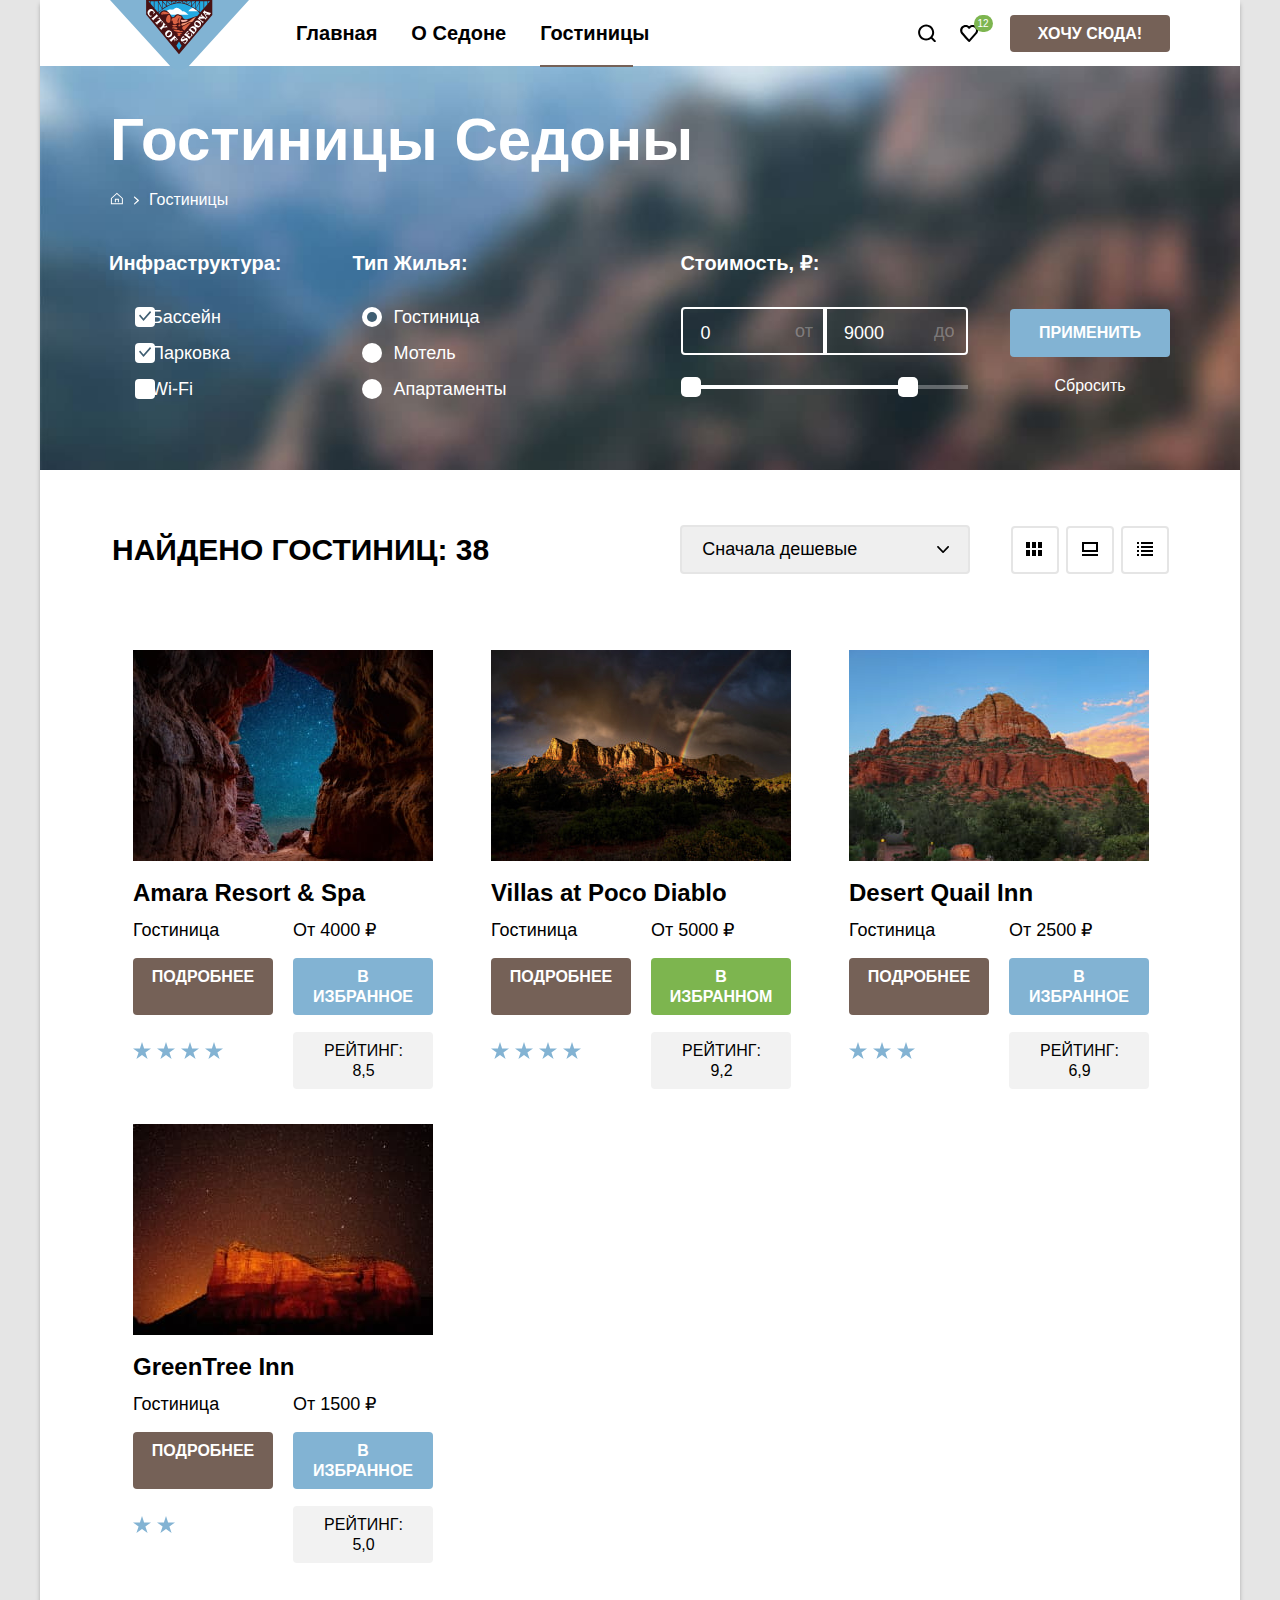
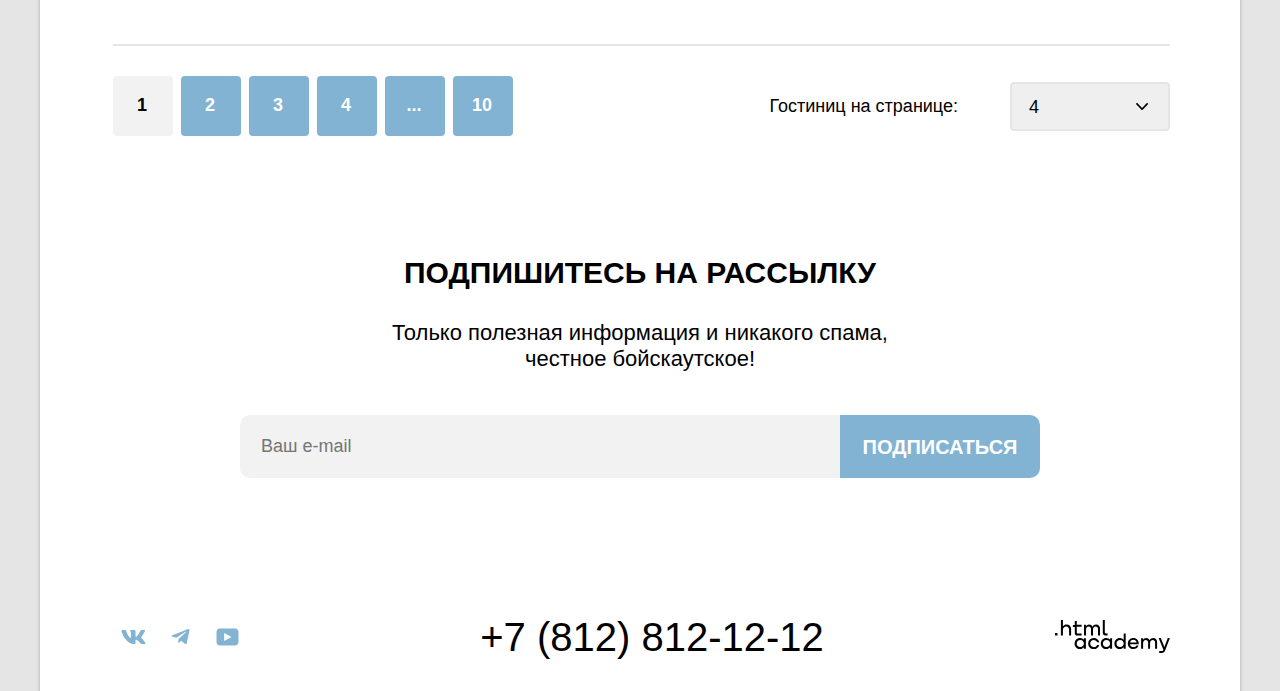
==== commit f4b83ae8: "исправляет ошибки валидации" ====
--- a/catalog.html
+++ b/catalog.html
@@ -199,16 +199,16 @@
             <a class="button button-basic" href="#">Подробнее</a>
             <button class="button button-favourite">В избранное</button>
             <ul class="hotel-rating">
-              <li class="hotel-rating-star"><img class="stars-rating" src="images/star.svg"
-                  alt="Звезда рейтинга отеля." />
-              </li>
-              <li class="hotel-rating-star"><img class="stars-rating" src="images/star.svg"
-                  alt="Звезда рейтинга отеля." />
-              </li>
-              <li class="hotel-rating-star"><img class="stars-rating" src="images/star.svg"
-                  alt="Звезда рейтинга отеля." />
-              </li>
-              <li class="hotel-rating-star"><img class="stars-rating" src="images/star.svg"
+              <li class="hotel-rating-star"><img class="stars-rating" src="images/star.svg" width="18" height="17"
+                  alt="Звезда рейтинга отеля." />
+              </li>
+              <li class="hotel-rating-star"><img class="stars-rating" src="images/star.svg" width="18" height="17"
+                  alt="Звезда рейтинга отеля." />
+              </li>
+              <li class="hotel-rating-star"><img class="stars-rating" src="images/star.svg" width="18" height="17"
+                  alt="Звезда рейтинга отеля." />
+              </li>
+              <li class="hotel-rating-star"><img class="stars-rating" src="images/star.svg" width="18" height="17"
                   alt="Звезда рейтинга отеля." />
               </li>
             </ul>
@@ -226,16 +226,16 @@
             <a class="button button-basic" href="#">Подробнее</a>
             <button class="button button-favourite button-favourite-chosen">В избранном</button>
             <ul class="hotel-rating">
-              <li class="hotel-rating-star"><img class="stars-rating" src="images/star.svg"
-                  alt="Звезда рейтинга отеля." />
-              </li>
-              <li class="hotel-rating-star"><img class="stars-rating" src="images/star.svg"
-                  alt="Звезда рейтинга отеля." />
-              </li>
-              <li class="hotel-rating-star"><img class="stars-rating" src="images/star.svg"
-                  alt="Звезда рейтинга отеля." />
-              </li>
-              <li class="hotel-rating-star"><img class="stars-rating" src="images/star.svg"
+              <li class="hotel-rating-star"><img class="stars-rating" src="images/star.svg" width="18" height="17"
+                  alt="Звезда рейтинга отеля." />
+              </li>
+              <li class="hotel-rating-star"><img class="stars-rating" src="images/star.svg" width="18" height="17"
+                  alt="Звезда рейтинга отеля." />
+              </li>
+              <li class="hotel-rating-star"><img class="stars-rating" src="images/star.svg" width="18" height="17"
+                  alt="Звезда рейтинга отеля." />
+              </li>
+              <li class="hotel-rating-star"><img class="stars-rating" src="images/star.svg" width="18" height="17"
                   alt="Звезда рейтинга отеля." />
               </li>
             </ul>
@@ -253,13 +253,13 @@
             <a class="button button-basic" href="#">Подробнее</a>
             <button class="button button-favourite">В избранное</button>
             <ul class="hotel-rating">
-              <li class="hotel-rating-star"><img class="stars-rating" src="images/star.svg"
-                  alt="Звезда рейтинга отеля." />
-              </li>
-              <li class="hotel-rating-star"><img class="stars-rating" src="images/star.svg"
-                  alt="Звезда рейтинга отеля." />
-              </li>
-              <li class="hotel-rating-star"><img class="stars-rating" src="images/star.svg"
+              <li class="hotel-rating-star"><img class="stars-rating" src="images/star.svg" width="18" height="17"
+                  alt="Звезда рейтинга отеля." />
+              </li>
+              <li class="hotel-rating-star"><img class="stars-rating" src="images/star.svg" width="18" height="17"
+                  alt="Звезда рейтинга отеля." />
+              </li>
+              <li class="hotel-rating-star"><img class="stars-rating" src="images/star.svg" width="18" height="17"
                   alt="Звезда рейтинга отеля." />
               </li>
             </ul>
@@ -276,10 +276,10 @@
             <a class="button button-basic" href="#">Подробнее</a>
             <button class="button button-favourite">В избранное</button>
             <ul class="hotel-rating">
-              <li class="hotel-rating-star"><img class="stars-rating" src="images/star.svg"
-                  alt="Звезда рейтинга отеля." />
-              </li>
-              <li class="hotel-rating-star"><img class="stars-rating" src="images/star.svg"
+              <li class="hotel-rating-star"><img class="stars-rating" src="images/star.svg" width="18" height="17"
+                  alt="Звезда рейтинга отеля." />
+              </li>
+              <li class="hotel-rating-star"><img class="stars-rating" src="images/star.svg" width="18" height="17"
                   alt="Звезда рейтинга отеля." />
               </li>
             </ul>
--- a/styles/styles.css
+++ b/styles/styles.css
@@ -17,8 +17,13 @@
 }
 body  {
   margin: 0;
-  display: flex;
-  flex-direction: column;
+  display: -webkit-box;
+  display: -ms-flexbox;
+  display: flex;
+  -webkit-box-orient: vertical;
+  -webkit-box-direction: normal;
+      -ms-flex-direction: column;
+          flex-direction: column;
   min-height: 100%;
   font-family: "PT Sans", sans-serif;
   font-size: 18px;
@@ -29,16 +34,26 @@
 .main-index {
   margin: 0;
   padding: 0;
-  flex-grow: 1;
+  -webkit-box-flex: 1;
+      -ms-flex-positive: 1;
+          flex-grow: 1;
 }
 .page-container {
   margin: 0 auto;
   width: 1200px;
   background-color: #ffffff;
-  display: flex;
-  flex-direction: column;
-  flex-grow: 1;
-  box-shadow: 0 4px 4px rgb(0 0 0 / 25%);
+  display: -webkit-box;
+  display: -ms-flexbox;
+  display: flex;
+  -webkit-box-orient: vertical;
+  -webkit-box-direction: normal;
+      -ms-flex-direction: column;
+          flex-direction: column;
+  -webkit-box-flex: 1;
+      -ms-flex-positive: 1;
+          flex-grow: 1;
+  -webkit-box-shadow: 0 4px 4px rgb(0 0 0 / 25%);
+          box-shadow: 0 4px 4px rgb(0 0 0 / 25%);
 }
 .visually-hidden {
   position: absolute;
@@ -55,6 +70,8 @@
   background-color: #ffffff;
 }
 .navigation {
+  display: -webkit-box;
+  display: -ms-flexbox;
   display: flex;
   margin: 0 auto;
   width: 1060px;
@@ -71,8 +88,11 @@
   padding: 0;
 }
 .navigation-list {
-  display: flex;
-  flex-wrap: wrap;
+  display: -webkit-box;
+  display: -ms-flexbox;
+  display: flex;
+  -ms-flex-wrap: wrap;
+      flex-wrap: wrap;
   margin: 0;
   padding: 0;
   width: 390px;
@@ -82,8 +102,11 @@
   list-style-type: none;
 }
 .navigation-user {
-  display: flex;
-  flex-wrap: wrap;
+  display: -webkit-box;
+  display: -ms-flexbox;
+  display: flex;
+  -ms-flex-wrap: wrap;
+      flex-wrap: wrap;
   max-width: 270px;
   margin: 0;
   padding: 0;
@@ -91,9 +114,15 @@
   list-style-type: none;
 }
 .navigation-user-item {
-  display: flex;
-  align-items: center;
-  justify-content: center;
+  display: -webkit-box;
+  display: -ms-flexbox;
+  display: flex;
+  -webkit-box-align: center;
+      -ms-flex-align: center;
+          align-items: center;
+  -webkit-box-pack: center;
+      -ms-flex-pack: center;
+          justify-content: center;
   min-width: 42px;
 }
 .navigation-user-link {
@@ -207,7 +236,8 @@
   text-decoration: none;
   text-align: center;
   display: block;
-  box-sizing: border-box;
+  -webkit-box-sizing: border-box;
+          box-sizing: border-box;
 }
 .button-favourite {
   background-color: #82b3d3;
@@ -307,9 +337,14 @@
   padding: 0;
 }
 .advantages-list {
-  display: flex;
-  justify-content: space-between;
-  flex-wrap: wrap;
+  display: -webkit-box;
+  display: -ms-flexbox;
+  display: flex;
+  -webkit-box-pack: justify;
+      -ms-flex-pack: justify;
+          justify-content: space-between;
+  -ms-flex-wrap: wrap;
+      flex-wrap: wrap;
   text-align: center;
   list-style-type: none;
   margin: 0;
@@ -321,7 +356,8 @@
 }
 .advantages-item-text {
   width: 400px;
-  box-sizing: border-box;
+  -webkit-box-sizing: border-box;
+          box-sizing: border-box;
   padding: 91px 85px;
 }
 .advantages-number {
@@ -393,12 +429,16 @@
   text-transform: uppercase;
 }
 .advantages-item-photo-sedona {
+  display: -webkit-box;
+  display: -ms-flexbox;
   display: flex;
   width: 100%;
   color: #ffffff;
   background-color: #82B3D3;
 }
 .advantages-item-photo-canyon {
+  display: -webkit-box;
+  display: -ms-flexbox;
   display: flex;
   width: 100%;
   color: #ffffff;
@@ -465,9 +505,15 @@
   background-color: #ffffff;
 }
 .page-footer-container {
-  display: flex;
-  justify-content: space-between;
-  align-items: center;
+  display: -webkit-box;
+  display: -ms-flexbox;
+  display: flex;
+  -webkit-box-pack: justify;
+      -ms-flex-pack: justify;
+          justify-content: space-between;
+  -webkit-box-align: center;
+      -ms-flex-align: center;
+          align-items: center;
   margin: 0 auto;
   width: 1060px;
   padding: 40px 0 30px;
@@ -475,6 +521,8 @@
 .footer-social {
   width: 142;
   margin-right: 41px;
+  display: -webkit-box;
+  display: -ms-flexbox;
   display: flex;
 }
 .footer-social-list {
@@ -482,8 +530,14 @@
   padding: 0;
   list-style-type: none;
   color: #000000;
-  display: flex;
-  flex-wrap: wrap;
+  display: -webkit-box;
+  display: -ms-flexbox;
+  display: flex;
+  -ms-flex-wrap: wrap;
+      flex-wrap: wrap;
+  -webkit-box-flex: 1;
+      -ms-flex-positive: 1;
+          flex-grow: 1;
 }
 .footer-social-item {
   position: relative;
@@ -533,9 +587,11 @@
 .field {
   padding: 21px;
   border: 0;
-  flex-grow: 1;
+  -webkit-box-flex: 1;
+      -ms-flex-positive: 1;
+          flex-grow: 1;
   background-color: #ffffff;
-  font-family: 'PT Sans';
+  font-family: 'PT Sans', sans-serif;
   font-size: 18px;
   line-height: 21px;
   border-radius: 10px 0 0 10px;
@@ -584,6 +640,8 @@
   margin-bottom: 44px;
 }
 .newsletter-form {
+  display: -webkit-box;
+  display: -ms-flexbox;
   display: flex;
   padding: 0;
   margin: 0;
@@ -654,6 +712,8 @@
 }
 .breadcrumbs {
   list-style-type: none;
+  display: -webkit-box;
+  display: -ms-flexbox;
   display: flex;
   margin: 0;
   padding: 0;
@@ -677,8 +737,12 @@
   opacity: 0.3;
 }
 .catalog-filter {
-  display: flex;
-  justify-content: space-between;
+  display: -webkit-box;
+  display: -ms-flexbox;
+  display: flex;
+  -webkit-box-pack: justify;
+      -ms-flex-pack: justify;
+          justify-content: space-between;
 }
 .catalog-filter-group, .hotel-price-range {
   border: 0;
@@ -699,6 +763,8 @@
   right: 14px;
 }
 .hotel-price-range {
+  display: -webkit-box;
+  display: -ms-flexbox;
   display: flex;
   margin: 0;
   padding: 0;
@@ -714,19 +780,23 @@
   font-size: 18px;
   line-height: 21px;
   font-family: inherit;
-  box-sizing: border-box;
+  -webkit-box-sizing: border-box;
+          box-sizing: border-box;
 }
 .hotel-price:hover {
   border-color: rgb(255,255,255, 0.6);
 }
 .hotel-price:focus {
   border: 3px solid #68a2ca;
-  box-shadow: 0 0 0 3px #68a2ca;
+  -webkit-box-shadow: 0 0 0 3px #68a2ca;
+          box-shadow: 0 0 0 3px #68a2ca;
 }
 .hotel-price:active {
   background-color: #756257;
 }
 .hotel-price-input {
+  display: -webkit-box;
+  display: -ms-flexbox;
   display: flex;
   margin: 0;
   padding: 0;
@@ -734,12 +804,18 @@
   max-width: 287px;
 }
 .hotel-price-container {
-  display: flex;
-  flex-direction: column;
+  display: -webkit-box;
+  display: -ms-flexbox;
+  display: flex;
+  -webkit-box-orient: vertical;
+  -webkit-box-direction: normal;
+      -ms-flex-direction: column;
+          flex-direction: column;
 }
 .hotel-price::-webkit-outer-spin-button,
 .hotel-price::-webkit-inner-spin-button {
-  appearance: none;
+  -webkit-appearance: none;
+          appearance: none;
   margin: 0;
 }
 .hotel-min-price {
@@ -775,7 +851,8 @@
 }
 .range-toggle:active {
   border: 3px solid #83b3d3;
-  box-shadow: 0px 4px 10px rgba(0, 0, 0, 0.25);
+  -webkit-box-shadow: 0px 4px 10px rgba(0, 0, 0, 0.25);
+          box-shadow: 0px 4px 10px rgba(0, 0, 0, 0.25);
   border-radius: 5px;
 }
 .toggle-min {
@@ -786,7 +863,7 @@
   right: -10px;
 }
 .catalog-filter-title {
-  margin-bottom: 30px;
+  margin-bottom: 31px;
   margin-left: -3px;
   font-size: 20px;
   line-height: 26px;
@@ -816,7 +893,8 @@
 }
 .control-mark {
   position: absolute;
-  box-sizing: border-box;
+  -webkit-box-sizing: border-box;
+          box-sizing: border-box;
   right: 128px;
   width: 20px;
   height: 20px;
@@ -825,7 +903,8 @@
 }
 .control-mark-radio {
   position: absolute;
-  box-sizing: border-box;
+  -webkit-box-sizing: border-box;
+          box-sizing: border-box;
   right: 124px;
   width: 20px;
   height: 20px;
@@ -851,13 +930,14 @@
 }
 .control-input[type="radio"]:focus + .control-mark-radio {
   background-color: #ffffff;
-  box-shadow: 0px 0px 0px 3px #83b3d3;
+  -webkit-box-shadow: 0px 0px 0px 3px #83b3d3;
+          box-shadow: 0px 0px 0px 3px #83b3d3;
   outline: 0;
 }
 .control-radio {
   position: relative;
   display: block;
-  padding-left: 39px;
+  padding-left: 40px;
 }
 .control-radio:hover {
   color: #ffffff;
@@ -890,9 +970,16 @@
   margin-right: 191px;
 }
 .catalog-buttons {
-  display: flex;
-  flex-direction: column;
-  align-items: center;
+  display: -webkit-box;
+  display: -ms-flexbox;
+  display: flex;
+  -webkit-box-orient: vertical;
+  -webkit-box-direction: normal;
+      -ms-flex-direction: column;
+          flex-direction: column;
+  -webkit-box-align: center;
+      -ms-flex-align: center;
+          align-items: center;
   margin: 0;
   margin-left: auto;
   margin-top: auto;
@@ -939,14 +1026,17 @@
   line-height: 21px;
   border: 2px solid #e5e5e5;
   border-radius: 4px;
-  appearance: none;
+  -webkit-appearance: none;
+     -moz-appearance: none;
+          appearance: none;
   background-image: url("../images/icons/arrown-down.svg");
   background-repeat: no-repeat;
   background-position: right 19px center;
 }
 .select-control::-webkit-outer-spin-button,
 .select-control::-webkit-inner-spin-button {
-  appearance: none;
+  -webkit-appearance: none;
+          appearance: none;
   margin: 0;
 }
 .select-control:hover,
@@ -973,7 +1063,9 @@
   border: 2px solid #e5e5e5;
   border-radius: 4px;
   margin-left: 52px;
-  appearance: none;
+  -webkit-appearance: none;
+     -moz-appearance: none;
+          appearance: none;
   background-image: url("../images/icons/arrown-down.svg");
   background-repeat: no-repeat;
   background-position: right 20px center;
@@ -990,22 +1082,29 @@
   outline: none;
 }
 .catalog-control {
+  display: -ms-grid;
   display: grid;
+  -ms-grid-columns: 48px 7px 48px 7px 48px;
   grid-template-columns: 48px 48px 48px;
-  align-items: flex-start;
+  -webkit-box-align: start;
+      -ms-flex-align: start;
+          align-items: flex-start;
   grid-gap: 7px;
   margin-left: auto;
 }
 
 .button-control {
   position: relative;
-  box-sizing: border-box;
+  -webkit-box-sizing: border-box;
+          box-sizing: border-box;
   margin: 0;
   min-height: 48px;
   padding: 15px 14px;
   border: 2px solid #e5e5e5;
   border-radius: 4px;
-  justify-content: center;
+  -webkit-box-pack: center;
+      -ms-flex-pack: center;
+          justify-content: center;
 }
 .button-control-all::before {
   content: "";
@@ -1048,7 +1147,9 @@
   margin: 0;
   border: 2px solid #e5e5e5;
   border-radius: 4px;
-  justify-content: center;
+  -webkit-box-pack: center;
+      -ms-flex-pack: center;
+          justify-content: center;
 }
 .button-control:hover,
 .button-control:active {
@@ -1085,6 +1186,8 @@
   padding: 10px 6px 10px 0;
 }
 .hotel-card-title-link {
+  -ms-grid-column: 1;
+  -ms-grid-column-span: 2;
   grid-column: 1 /3;
   text-decoration: none;
   color: inherit;
@@ -1094,20 +1197,27 @@
   color: #000000;
 }
 .hotel-rating {
+  display: -webkit-box;
+  display: -ms-flexbox;
   display: flex;
   margin: 0;
   padding: 0;
   list-style-type: none;
 }
 .hotel-card-list {
-  display: flex;
-  flex-wrap: wrap;
+  display: -webkit-box;
+  display: -ms-flexbox;
+  display: flex;
+  -ms-flex-wrap: wrap;
+      flex-wrap: wrap;
   list-style-type: none;
   margin: 0;
   padding: 0 71px 66px 73px;
 }
 .hotel-card{
+  display: -ms-grid;
   display: grid;
+  -ms-grid-columns: 140px 20px 140px;
   grid-template-columns: 140px 140px;
   grid-gap: 13px 20px;
   padding: 20px;
@@ -1123,6 +1233,8 @@
   padding-bottom: 4px;
 }
 .hotel-card-link {
+  -ms-grid-column: 1;
+  -ms-grid-column-span: 2;
   grid-column: 1 / 3;
 }
 .hotel-card-photo {
@@ -1130,12 +1242,19 @@
   max-height: 100%;
 }
 .search-results-container {
-  display: flex;
-  flex-direction: row;
+  display: -webkit-box;
+  display: -ms-flexbox;
+  display: flex;
+  -webkit-box-orient: horizontal;
+  -webkit-box-direction: normal;
+      -ms-flex-direction: row;
+          flex-direction: row;
   padding: 55px 71px 0 72px;
   margin: 0;
   margin-bottom: 56px;
-  align-items: center;
+  -webkit-box-align: center;
+      -ms-flex-align: center;
+          align-items: center;
 }
 .found-hotels {
   margin: 0;
@@ -1148,25 +1267,36 @@
   padding: 0;
 }
 .pagination {
-  display: flex;
-  align-items: center;
+  display: -webkit-box;
+  display: -ms-flexbox;
+  display: flex;
+  -webkit-box-align: center;
+      -ms-flex-align: center;
+          align-items: center;
   margin: 0 70px 0 73px;
   padding: 30px 0 25px 0;
   border-top: 2px solid #e6e6e6;
 }
 .pagination-list {
+  display: -webkit-box;
+  display: -ms-flexbox;
   display: flex;
   list-style-type: none;
   margin: 0;
   padding: 0;
 }
 .pagination-link {
-  display: flex;
-  justify-content: center;
+  display: -webkit-box;
+  display: -ms-flexbox;
+  display: flex;
+  -webkit-box-pack: center;
+      -ms-flex-pack: center;
+          justify-content: center;
   width: 60px;
   min-height: 60px;
   padding: 11px 25px 13px 23px;
-  box-sizing: border-box;
+  -webkit-box-sizing: border-box;
+          box-sizing: border-box;
   line-height: 36px;
   font-weight: bold;
   margin-right: 8px;
@@ -1189,13 +1319,15 @@
   margin-left: auto;
 }
 .modal-window-main {
-  /* display: none; */
+  display: none;
 }
 .modal-container {
   z-index: 1000;
   position: fixed;
   top: 0;
   left: 0;
+  display: -webkit-box;
+  display: -ms-flexbox;
   display: flex;
   width: 100%;
   height: 100%;
@@ -1209,7 +1341,8 @@
 }
 .modal-hotel-search {
   max-width: 715px;
-  box-shadow: 0 25px 50px rgba(0, 0, 0, 0.15);
+  -webkit-box-shadow: 0 25px 50px rgba(0, 0, 0, 0.15);
+          box-shadow: 0 25px 50px rgba(0, 0, 0, 0.15);
   border-radius: 30px;
 }
 .modal-close-button {
@@ -1222,7 +1355,8 @@
   background-color: #f2f2f2;
   border: none;
   border-radius: 50%;
-  box-sizing: border-box;
+  -webkit-box-sizing: border-box;
+          box-sizing: border-box;
   background-image: url("../images/modal/cross.svg");
   background-repeat: no-repeat;
   background-position: center;
@@ -1235,9 +1369,6 @@
   background-color: #e6e6e6;
   border: 3px solid #83b3d3;
   outline: 0;
-}
-.modal-close-button:active {
-
 }
 .modal-title {
   font-size: 30px;
@@ -1267,13 +1398,15 @@
 .modal-date-field {
   width: 420px;
   height: 50px;
-  box-sizing: border-box;
+  -webkit-box-sizing: border-box;
+          box-sizing: border-box;
   padding: 0 19px;
+  padding-bottom: 3px;
   margin: 0;
   margin-left: auto;
   background-image: url("../images/modal/calendar.svg");
   background-repeat: no-repeat;
-  background-position: right 17px center;
+  background-position: right 19px center;
 }
 .field-adults {
   margin-right: 56px;
@@ -1286,21 +1419,26 @@
   text-align: center;
 }
 .modal-date-field:hover {
-  background: #e6e6e6;
+  background-color: #e6e6e6;
 }
 .modal-date-field:focus {
   background: #e6e6e6;
   border: 3px solid #83b3d3;
   outline: 0;
 }
+.modal-date-field:active {
+  background: #e6e6e6;
+  border: 3px solid #000000;
+  outline: 0;
+}
 .modal-warning {
-  margin: 9px 0 11px 155px;
+  margin: 9px 0 12px 155px;
   font-size: 16px;
   line-height: 21px;
   color: #ff5757;
 }
 .modal-warning-positive {
-  margin: 9px 0 11px 155px;
+  margin: 7px 0 12px 155px;
   font-size: 16px;
   line-height: 21px;
 }
@@ -1310,7 +1448,7 @@
   color: #ffffff;
   width: 575px;
   min-height: 60px;
-  margin: 0;
+  margin: 0 auto;
   display: block;
   border-radius: 10px;
   font-size: 20px;
@@ -1331,17 +1469,31 @@
   border: none;
 }
 .field-group {
-  display: flex;
-  align-items: center;
-  justify-content: space-between;
+  display: -webkit-box;
+  display: -ms-flexbox;
+  display: flex;
+  -webkit-box-align: center;
+      -ms-flex-align: center;
+          align-items: center;
+  -webkit-box-pack: justify;
+      -ms-flex-pack: justify;
+          justify-content: space-between;
   margin: 0;
   padding: 0;
 }
 .modal-travellers {
-  display: flex;
-  align-items: center;
-  justify-content: space-between;
-  flex-grow: 1;
+  display: -webkit-box;
+  display: -ms-flexbox;
+  display: flex;
+  -webkit-box-align: center;
+      -ms-flex-align: center;
+          align-items: center;
+  -webkit-box-pack: justify;
+      -ms-flex-pack: justify;
+          justify-content: space-between;
+  -webkit-box-flex: 1;
+      -ms-flex-positive: 1;
+          flex-grow: 1;
   margin: 0;
   margin-bottom: 40px;
 }
@@ -1354,6 +1506,12 @@
   margin-left: 2px;
   width: 16px;
   height: 16px;
+  left: 465px;
+  bottom: 192px;
+}
+.children {
+  position: relative;
+  padding-right: 50px;
 }
 .tooltip-toggle {
   width: 25px;
@@ -1368,11 +1526,13 @@
 }
 .tooltip-toggle:hover {
   background-color: #68a2ca;
+  outline: none;
 }
 .tooltip-text {
   position: absolute;
   background: #333333;
-  box-shadow: 0px 15px 30px rgba(0, 0, 0, 0.3);
+  -webkit-box-shadow: 0px 15px 30px rgba(0, 0, 0, 0.3);
+          box-shadow: 0px 15px 30px rgba(0, 0, 0, 0.3);
   border-radius: 10px;
   padding: 15px 18px 18px 22px;
   display: block;
@@ -1382,9 +1542,25 @@
   width: 256px;
   color: #ffffff;
   left: 50%;
-  transform: translateX(-50%);
+  -webkit-transform: translateX(-50%);
+      -ms-transform: translateX(-50%);
+          transform: translateX(-50%);
   z-index: 1;
   display: none;
+  margin-top: 15px;
+}
+.tooltip-text::before {
+  content: '';
+  position: absolute;
+  left: 465px;
+  bottom: 190px;
+  display: block;
+  left: 135px;
+  top: -30px;
+  width: 0;
+  height: 0;
+  border: 20px solid transparent;
+  border-bottom: 15px solid #333333;
 }
 .tooltip-toggle:hover + .tooltip-text,
 .tooltip-toggle:focus + .tooltip-text {
@@ -1399,24 +1575,63 @@
   background-color: #f2f2f2;
 }
 .button-plus {
-  background-image: url("../images/modal/plus.svg");
-  background-repeat: no-repeat;
-  background-position: center;
   border-radius: 0 4px 4px 0;
-  padding: 23px 25px 24px;
-  opacity:  0.9;
+  padding: 7px 10px 9px;
 }
 .button-minus {
-  background-image: url("../images/modal/minus.svg");
-  background-repeat: no-repeat;
-  background-position: center;
   border-radius: 4px 0 0 4px;
-  padding: 23px 25px 24px;
+  padding: 12px 9px 15px 8px;
+}
+.minus-icon,
+.plus-icon {
+  fill: rgba(0, 0, 0, 0.3);
+  display: block;
+  padding: 10px;
+}
+.minus-icon:hover,
+.plus-icon:hover {
+  fill: #000000;
+}
+.button-minus:focus {
+  fill: #000000;
+  border: 3px solid #83b3d3;
+  outline: none;
+  padding: 9px 6px 12px 5px;
+}
+.plus-icon:focus {
+  fill: #000000;
+  border: 3px solid #83b3d3;
+  outline: none;
+  padding: 4px 7px 6px;
+}
+.minus-icon:active,
+.plus-icon:active {
+  fill: rgba(0, 0, 0, 0.2);
+  outline: none;
 }
 .modal-field-container {
-  display: flex;
-  flex-grow: 1;
+  display: -webkit-box;
+  display: -ms-flexbox;
+  display: flex;
+  -webkit-box-flex: 1;
+      -ms-flex-positive: 1;
+          flex-grow: 1;
   width: 133px;
   height: 50px;
   padding: 0;
 }
+
+    display: -ms-grid;
+
+    display: grid;
+    -webkit-transition: all .5s;
+    -o-transition: all .5s;
+    transition: all .5s;
+    -webkit-user-select: none;
+       -moz-user-select: none;
+        -ms-user-select: none;
+            user-select: none;
+    background: -webkit-gradient(linear, left top, left bottom, from(white), to(black));
+    background: -o-linear-gradient(top, white, black);
+    background: linear-gradient(to bottom, white, black);
+}
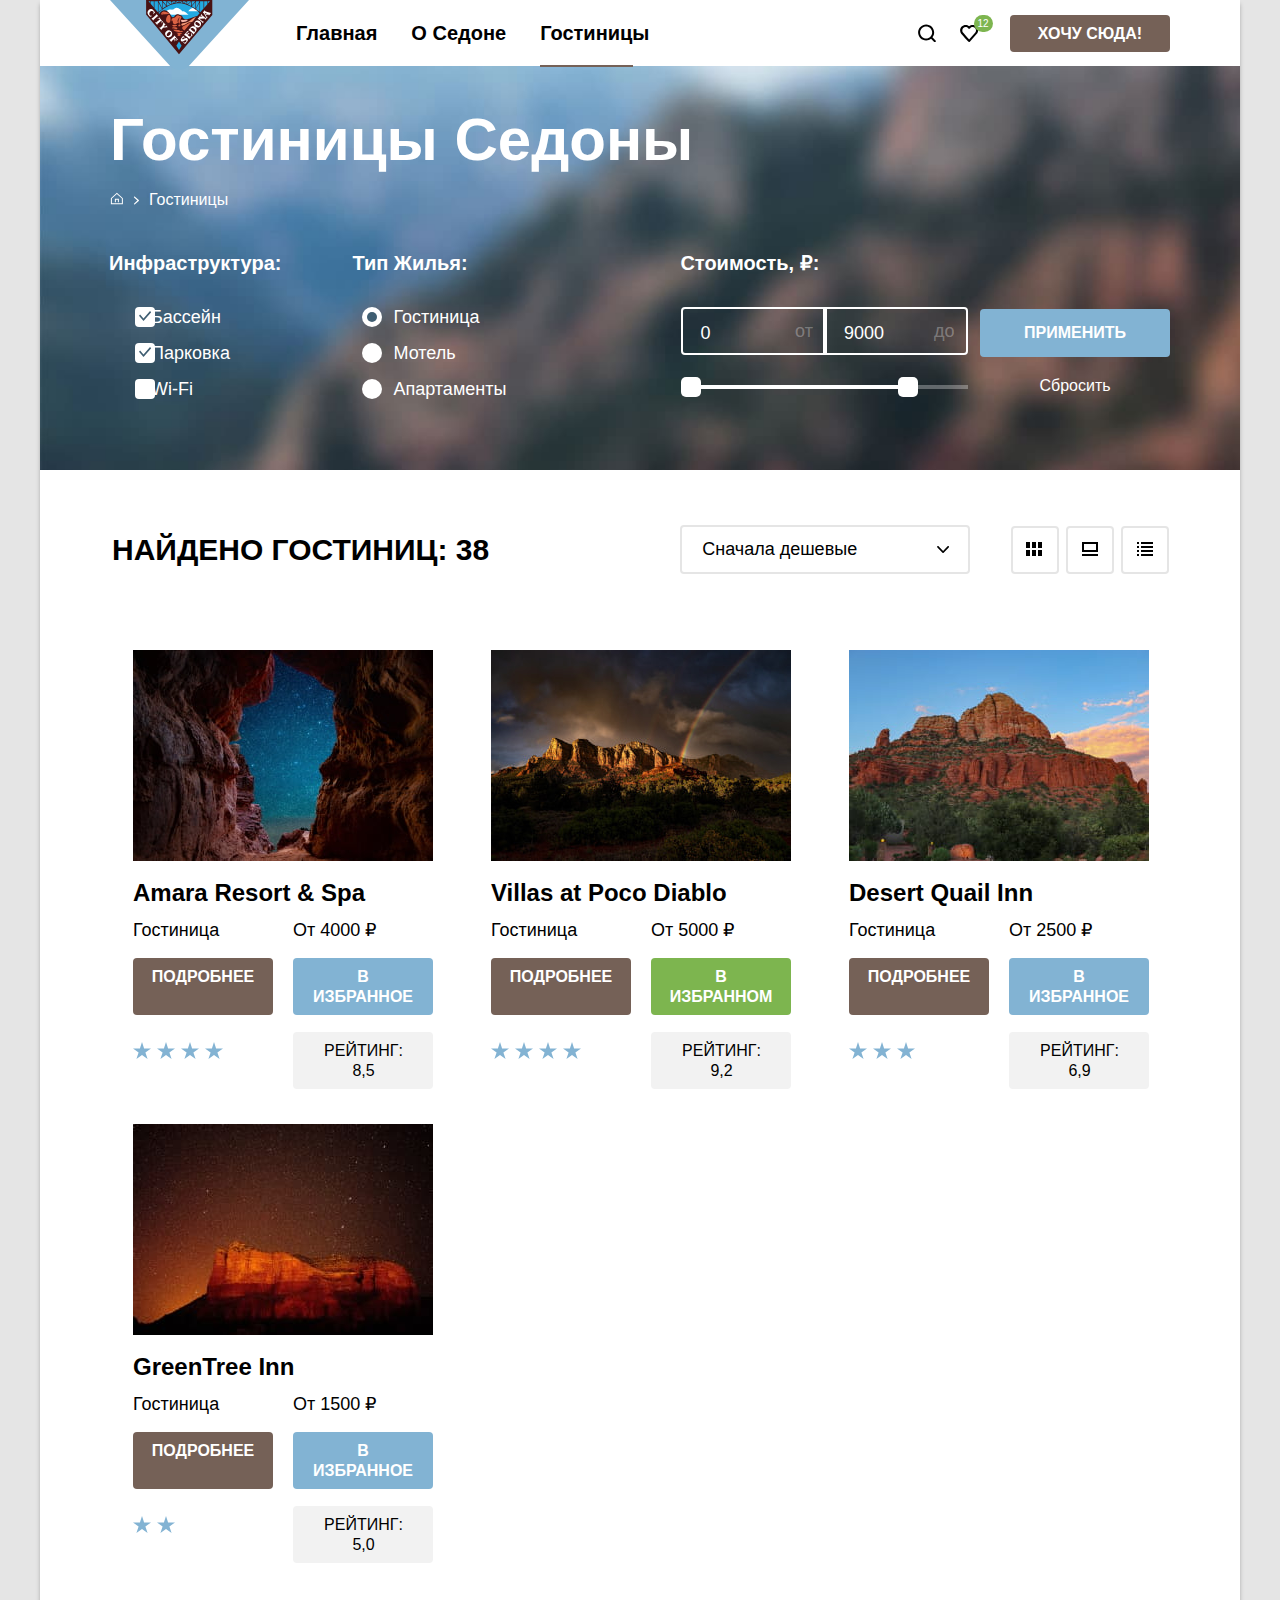
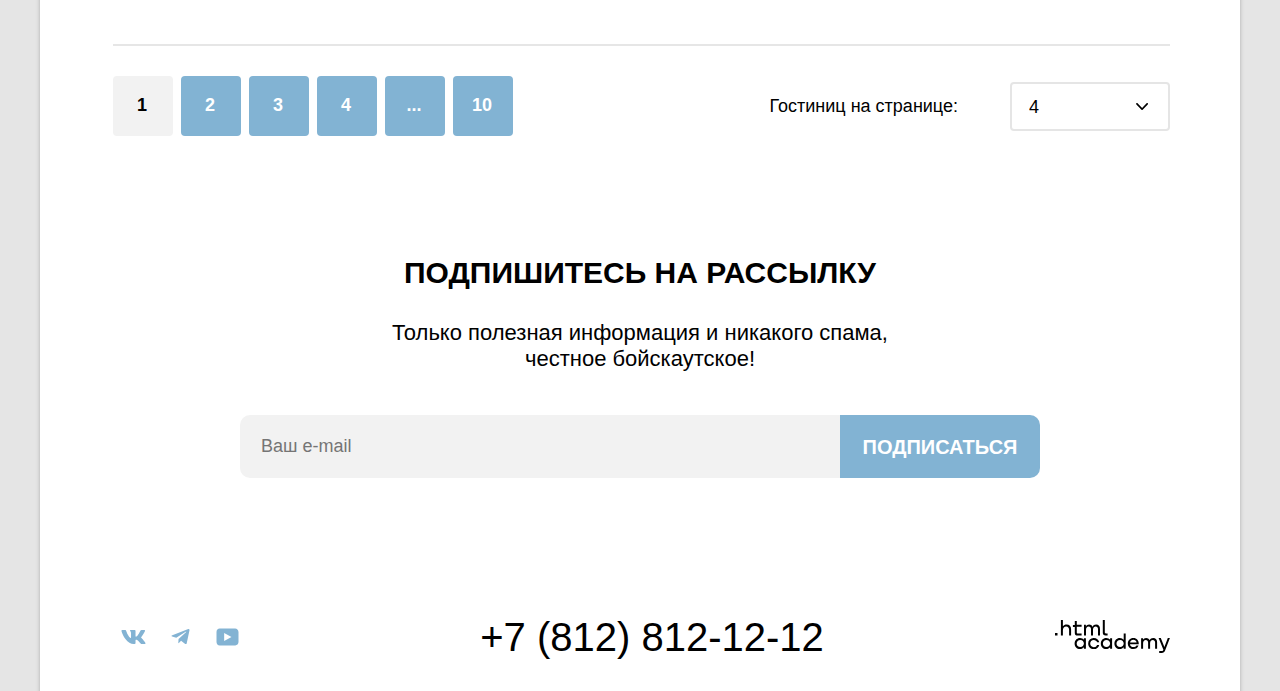
==== commit eecefb79: "добавляет финальные правки" ====
--- a/catalog.html
+++ b/catalog.html
@@ -5,7 +5,7 @@
   <meta charset="UTF-8" />
   <link rel="stylesheet" href="styles/styles.css">
   <title>HTML Academy: Седона</title>
-  <link rel="icon" href="../1719055-sedona-34/favicon.ico">
+  <link rel="icon" href="favicon.ico">
 </head>
 
 <body>
@@ -91,19 +91,22 @@
                 <li class="catalog-filter-item">
                   <label class="control">
                     <input class="control-input visually-hidden" type="checkbox" name="swimming-pool" checked />
-                    <span class="control-mark"></span><span class="control-label">Бассейн</span>
+                    <span class="control-mark"></span>
+                    <span class="control-label">Бассейн</span>
                   </label>
                 </li>
                 <li class="catalog-filter-item">
                   <label class="control">
                     <input class="control-input visually-hidden" type="checkbox" name="parking-lot" checked />
-                    <span class="control-mark"></span><span class="control-label">Парковка</span>
+                    <span class="control-mark"></span>
+                    <span class="control-label">Парковка</span>
                   </label>
                 </li>
                 <li class="catalog-filter-item">
                   <label class="control">
                     <input class="control-input visually-hidden" type="checkbox" name="wifi" />
-                    <span class="control-mark"></span><span class="control-label">Wi-Fi</span>
+                    <span class="control-mark"></span>
+                    <span class="control-label">Wi-Fi</span>
                   </label>
                 </li>
               </ul>
@@ -114,19 +117,22 @@
                 <li class="catalog-filter-item">
                   <label class="control-radio">
                     <input class="control-input visually-hidden" type="radio" name="house-type" value="hotel" checked />
-                    <span class="control-mark-radio"></span><span class="control-radio-label">Гостиница</span>
+                    <span class="control-mark-radio"></span>
+                    <span class="control-radio-label">Гостиница</span>
                   </label>
                 </li>
                 <li class="catalog-filter-item">
                   <label class="control-radio">
                     <input class="control-input visually-hidden" type="radio" value="motel" name="house-type" />
-                    <span class="control-mark-radio"></span><span class="control-radio-label">Мотель</span>
+                    <span class="control-mark-radio"></span>
+                    <span class="control-radio-label">Мотель</span>
                   </label>
                 </li>
                 <li class="catalog-filter-item">
                   <label class="control-radio">
                     <input class="control-input visually-hidden" type="radio" value="apartments" name="house-type" />
-                    <span class="control-mark-radio"></span><span class="control-radio-label">Апартаменты</span>
+                    <span class="control-mark-radio"></span>
+                    <span class="control-radio-label">Апартаменты</span>
                   </label>
                 </li>
               </ul>
@@ -159,7 +165,7 @@
               </div>
             </fieldset>
             <div class="catalog-buttons">
-              <button class="button button-submit" type="submit">Применить</button>
+              <a class="button button-submit" href="#">Применить</a>
               <button class="button button-reset" type="button">Сбросить</button>
             </div>
           </form>
@@ -197,7 +203,7 @@
             <p class="hotel-card-type">Гостиница</p>
             <p class="hotel-card-price">От 4000 ₽</p>
             <a class="button button-basic" href="#">Подробнее</a>
-            <button class="button button-favourite">В избранное</button>
+            <button class="button button-favourite" type="submit">В избранное</button>
             <ul class="hotel-rating">
               <li class="hotel-rating-star"><img class="stars-rating" src="images/star.svg" width="18" height="17"
                   alt="Звезда рейтинга отеля." />
@@ -217,14 +223,15 @@
           <li class="hotel-card">
             <a class="hotel-card-link" href="#">
               <img class="hotel-card-photo" src="images/hotel-2.jpeg" width="300" height="211"
-                alt="Villas at Poco Diablo." /></a>
+                alt="Villas at Poco Diablo." />
+            </a>
             <a class="hotel-card-title-link" href="#">
               <h3 class="hotel-card-name">Villas at Poco Diablo</h3>
             </a>
             <p class="hotel-card-type">Гостиница</p>
             <p class="hotel-card-price">От 5000 ₽</p>
             <a class="button button-basic" href="#">Подробнее</a>
-            <button class="button button-favourite button-favourite-chosen">В избранном</button>
+            <button class="button button-favourite button-favourite-chosen" type="submit">В избранном</button>
             <ul class="hotel-rating">
               <li class="hotel-rating-star"><img class="stars-rating" src="images/star.svg" width="18" height="17"
                   alt="Звезда рейтинга отеля." />
@@ -244,14 +251,15 @@
           <li class="hotel-card">
             <a class="hotel-card-link" href="#">
               <img class="hotel-card-photo" src="images/hotel-3.jpeg" width="300" height="211"
-                alt="Desert Quail Inn." /></a>
+                alt="Desert Quail Inn." />
+            </a>
             <a class="hotel-card-title-link" href="#">
               <h3 class="hotel-card-name">Desert Quail Inn</h3>
             </a>
             <p class="hotel-card-type">Гостиница</p>
             <p class="hotel-card-price">От 2500 ₽</p>
             <a class="button button-basic" href="#">Подробнее</a>
-            <button class="button button-favourite">В избранное</button>
+            <button class="button button-favourite" type="submit">В избранное</button>
             <ul class="hotel-rating">
               <li class="hotel-rating-star"><img class="stars-rating" src="images/star.svg" width="18" height="17"
                   alt="Звезда рейтинга отеля." />
@@ -267,14 +275,15 @@
           </li>
           <li class="hotel-card">
             <a class="hotel-card-link" href="#">
-              <img class="hotel-card-photo" src="images/hotel-4.jpeg" width="300" height="211" alt="GreenTree." /></a>
+              <img class="hotel-card-photo" src="images/hotel-4.jpeg" width="300" height="211" alt="GreenTree." />
+            </a>
             <a class="hotel-card-title-link" href="#">
               <h3 class="hotel-card-name">GreenTree Inn</h3>
             </a>
             <p class="hotel-card-type">Гостиница</p>
             <p class="hotel-card-price">От 1500 ₽</p>
             <a class="button button-basic" href="#">Подробнее</a>
-            <button class="button button-favourite">В избранное</button>
+            <button class="button button-favourite" type="submit">В избранное</button>
             <ul class="hotel-rating">
               <li class="hotel-rating-star"><img class="stars-rating" src="images/star.svg" width="18" height="17"
                   alt="Звезда рейтинга отеля." />
@@ -319,14 +328,15 @@
     <footer class="page-footer">
       <section class="newsletter-index-catalog">
         <h2 class="page-footer-title-catalog">Подпишитесь на рассылку</h2>
-        <p class="page-footer-text-catalog">Только полезная информация и никакого спама, <br> честное бойскаутское!
-        </p>
-        <form class="newsletter-form" action="#" method="post">
-          <label class="visually-hidden" for="newsletter-email">Email</label>
-          <input class="field field-catalog" type="email" placeholder="Ваш e-mail" name="newsletter-email"
-            id="newsletter-email" required />
-          <button class="button newsletter-button" type="submit">Подписаться</button>
-        </form>
+        <p class="page-footer-text-catalog">Только полезная информация и никакого спама, <br> честное бойскаутское!</p>
+        <div class="newsletter-container">
+          <form class="newsletter-form" action="https://echo.htmlacademy.ru/" method="post">
+            <label class="visually-hidden" for="newsletter-email">Email</label>
+            <input class="field field-catalog" type="email" placeholder="Ваш e-mail" name="newsletter-email"
+              id="newsletter-email" required />
+            <button class="button newsletter-button" type="submit">Подписаться</button>
+          </form>
+        </div>
       </section>
       <div class="page-footer-container">
         <section class="footer-social">
--- a/styles/styles.css
+++ b/styles/styles.css
@@ -283,7 +283,7 @@
   background-image: url("../images/background-images/index-background.jpeg");
   background-repeat: no-repeat;
   background-size: 100% auto;
-  background-color: #82b3d3;
+  background-color: #68a2ca;
 }
 .main-logo {
   display: block;
@@ -528,6 +528,7 @@
 .footer-social-list {
   margin: 0;
   padding: 0;
+  max-width: 142px;
   list-style-type: none;
   color: #000000;
   display: -webkit-box;
@@ -818,6 +819,10 @@
           appearance: none;
   margin: 0;
 }
+.hotel-price {
+    -moz-appearance:textfield;
+}
+
 .hotel-min-price {
   border-radius: 4px 0 0 4px;
 }
@@ -919,8 +924,7 @@
 }
 .control-input[type="checkbox"]:focus + .control-mark {
   background-color: rgba(255, 255, 255, 0.6);
-  border: 3px solid #83b3d3;
-  outline: 0;
+  outline: 3px solid #83b3d3;
 }
 .control-input[type="checkbox"]:checked + .control-mark::after {
   position: absolute;
@@ -1024,6 +1028,7 @@
   font-size: 18px;
   font-family: inherit;
   line-height: 21px;
+  background-color: #ffffff;
   border: 2px solid #e5e5e5;
   border-radius: 4px;
   -webkit-appearance: none;
@@ -1039,6 +1044,10 @@
           appearance: none;
   margin: 0;
 }
+.select-control {
+  -moz-appearance: none;
+}
+
 .select-control:hover,
 .select-control:focus {
   border-color: #68a2ca;
@@ -1060,6 +1069,7 @@
   font-size: 18px;
   font-family: inherit;
   line-height: 21px;
+  background-color: #ffffff;
   border: 2px solid #e5e5e5;
   border-radius: 4px;
   margin-left: 52px;
@@ -1592,7 +1602,7 @@
 .plus-icon:hover {
   fill: #000000;
 }
-.button-minus:focus {
+.minus-icon:focus {
   fill: #000000;
   border: 3px solid #83b3d3;
   outline: none;
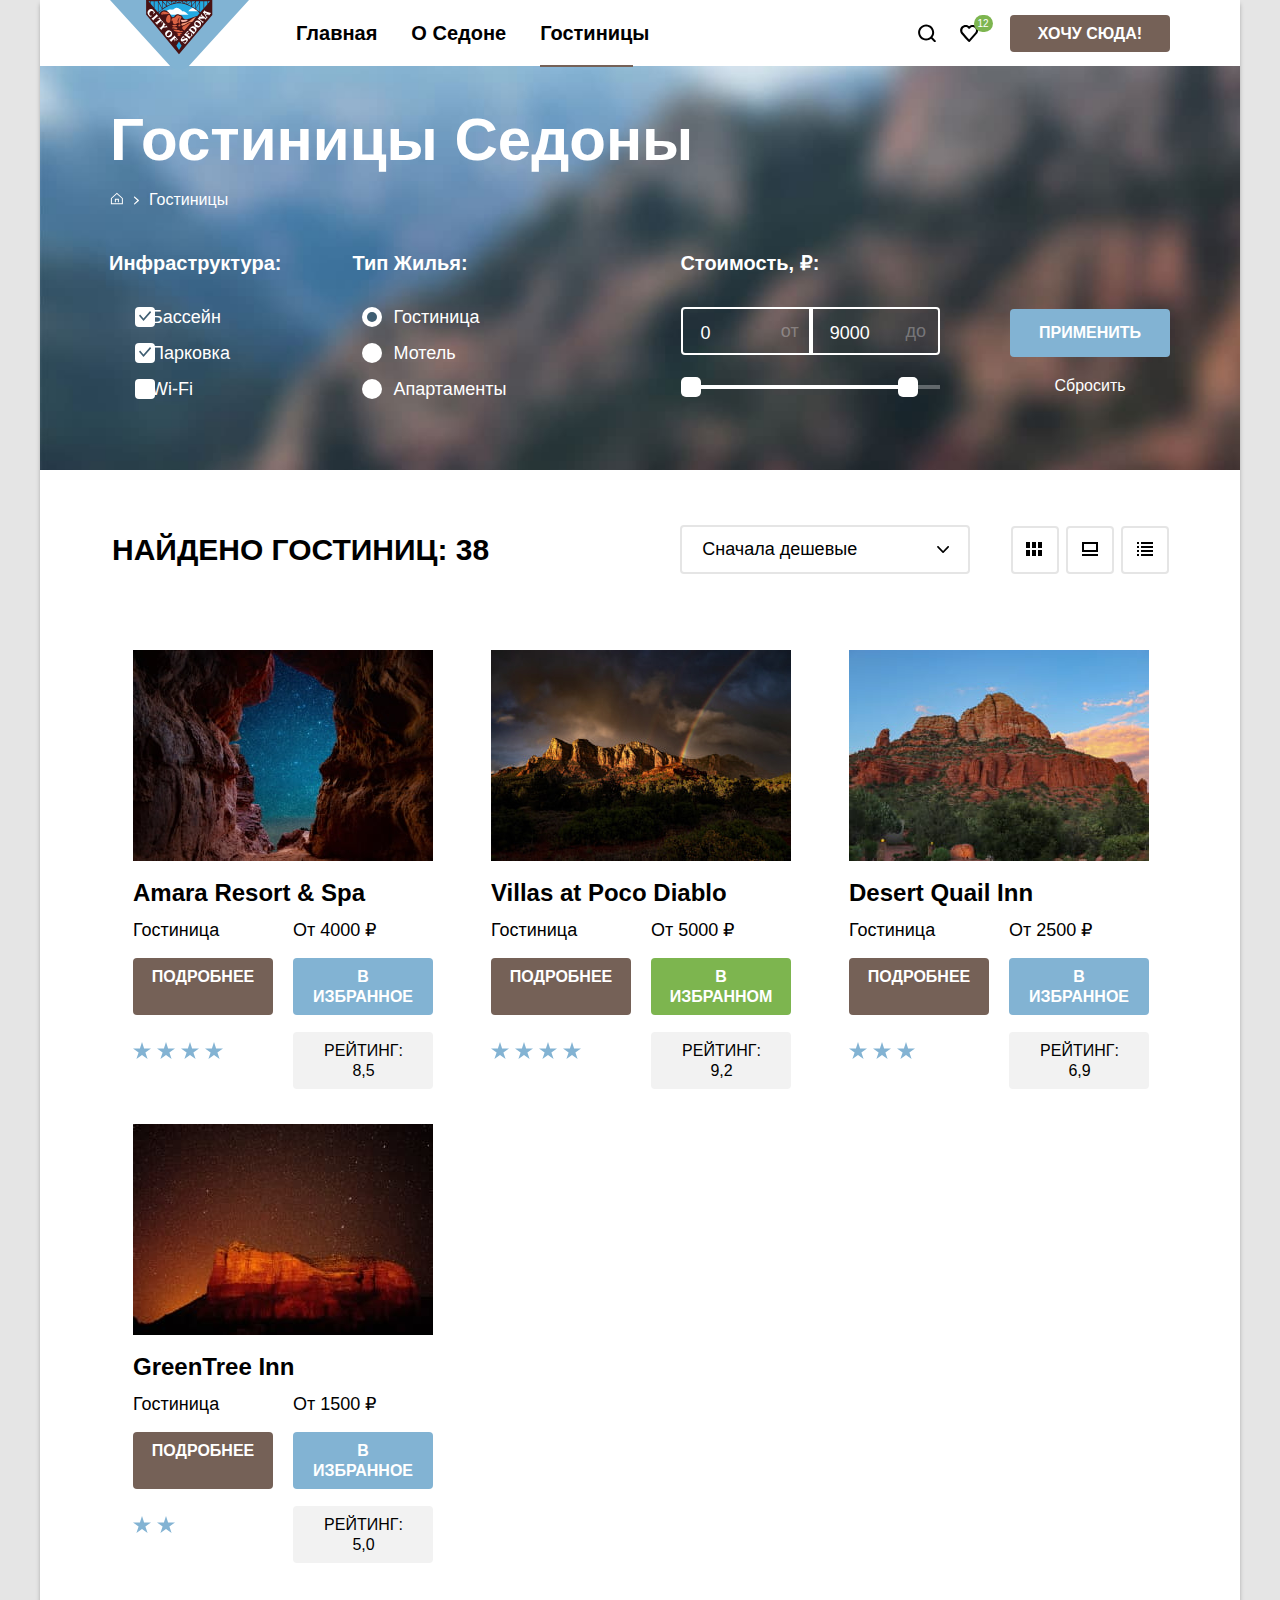
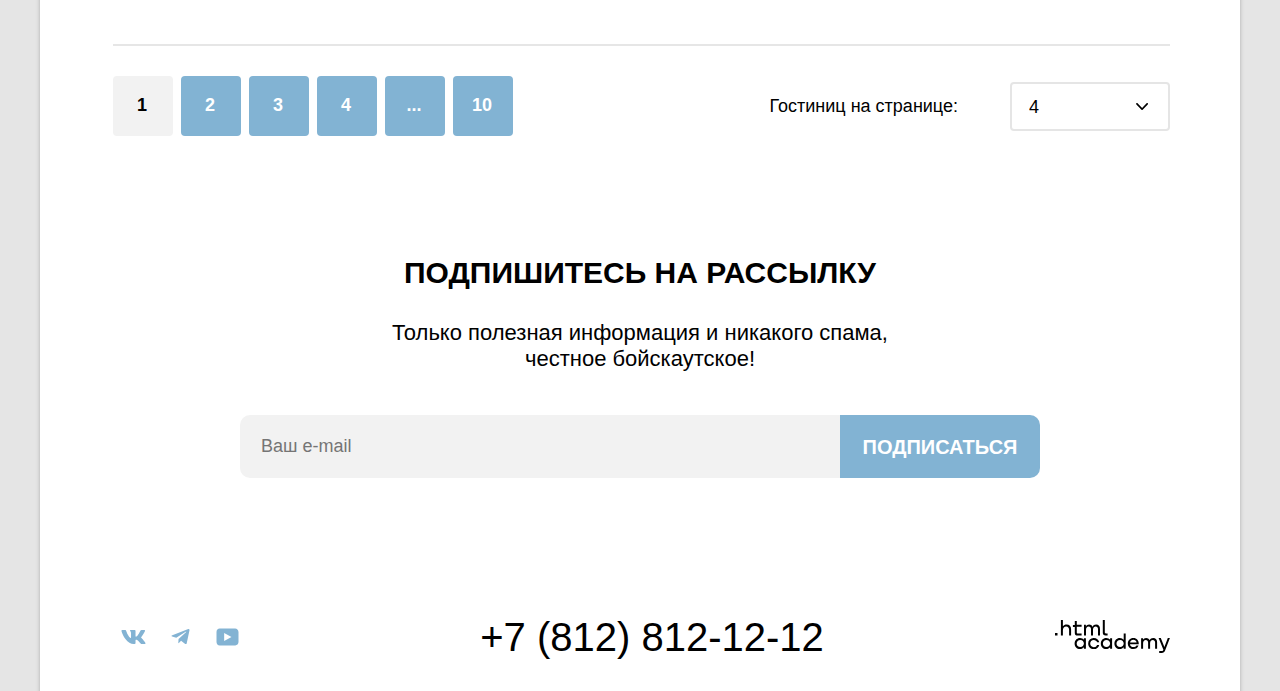
==== commit ae97111e: "исправляет ошибки после первой проверки" ====
--- a/catalog.html
+++ b/catalog.html
@@ -78,7 +78,7 @@
               </svg>
             </li>
             <li class="breadcrums-item">
-              <a class="breadcrumbs-link">Гостиницы</a>
+              <a class="breadcrumbs-link" href="catalog.html">Гостиницы</a>
             </li>
           </ul>
         </div>
--- a/styles/styles.css
+++ b/styles/styles.css
@@ -491,6 +491,9 @@
   margin: 0;
   margin-bottom: 56px;
 }
+.search-text {
+  margin-right: 15px;
+}
 .button-hotel-search {
   display: block;
   margin: 0 9px;
@@ -725,6 +728,8 @@
 .breadcrumbs-item, .breadcrumbs-link {
   margin: 0;
   margin-right: 10px;
+  text-decoration: none;
+  color: inherit;
 }
 .breadcrumbs-item:last-child {
   margin-left: 0;
@@ -926,6 +931,10 @@
   background-color: rgba(255, 255, 255, 0.6);
   outline: 3px solid #83b3d3;
 }
+.control-input[type="checkbox"]:focus {
+  background-color: rgba(255, 255, 255, 0.6);
+  outline: 3px solid #83b3d3;
+}
 .control-input[type="checkbox"]:checked + .control-mark::after {
   position: absolute;
   top: -2px;
@@ -985,7 +994,9 @@
       -ms-flex-align: center;
           align-items: center;
   margin: 0;
-  margin-left: auto;
+  flex-grow: 1;
+  flex-wrap: wrap;
+  margin-left: 70px;
   margin-top: auto;
   padding: 0;
 }
@@ -996,6 +1007,7 @@
   width: 160px;
   margin: 0;
   margin-bottom: 15px;
+  box-sizing: border-box;
 }
 .button-reset {
   font-size: 16px;
